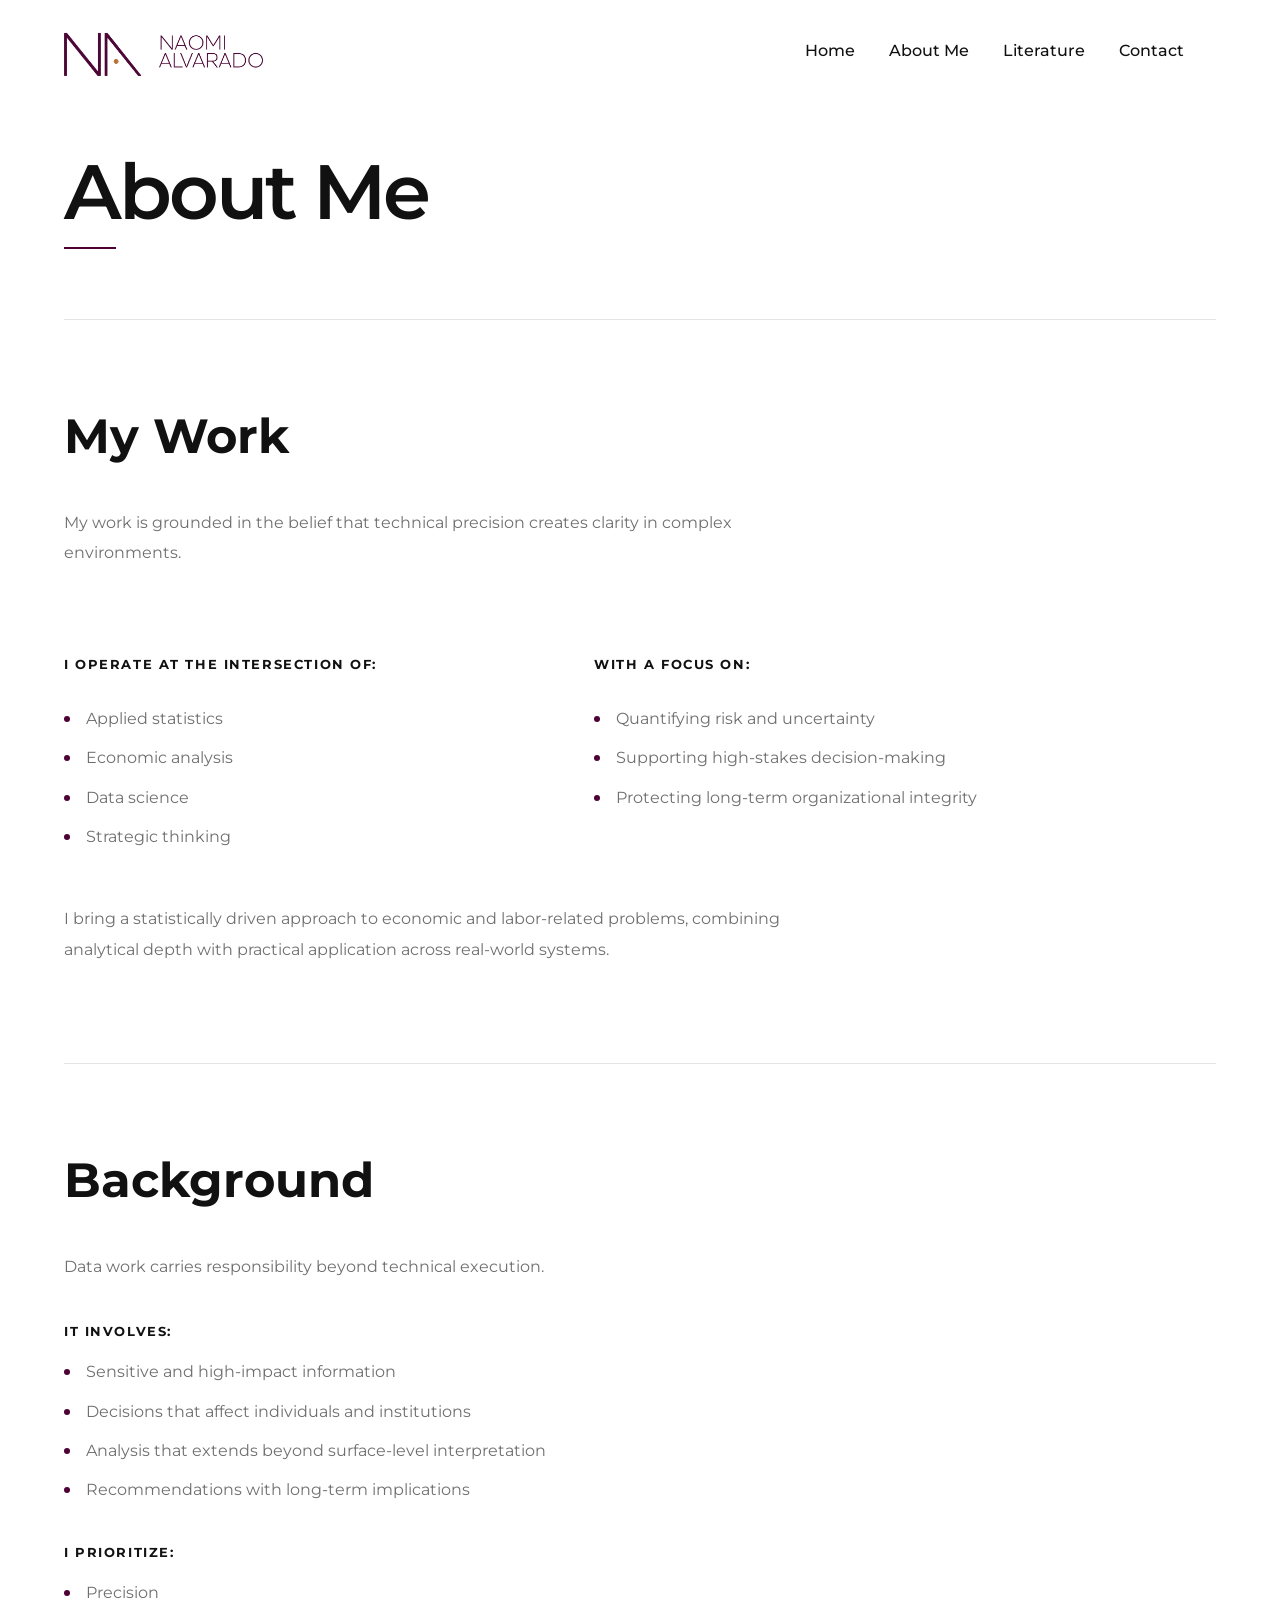
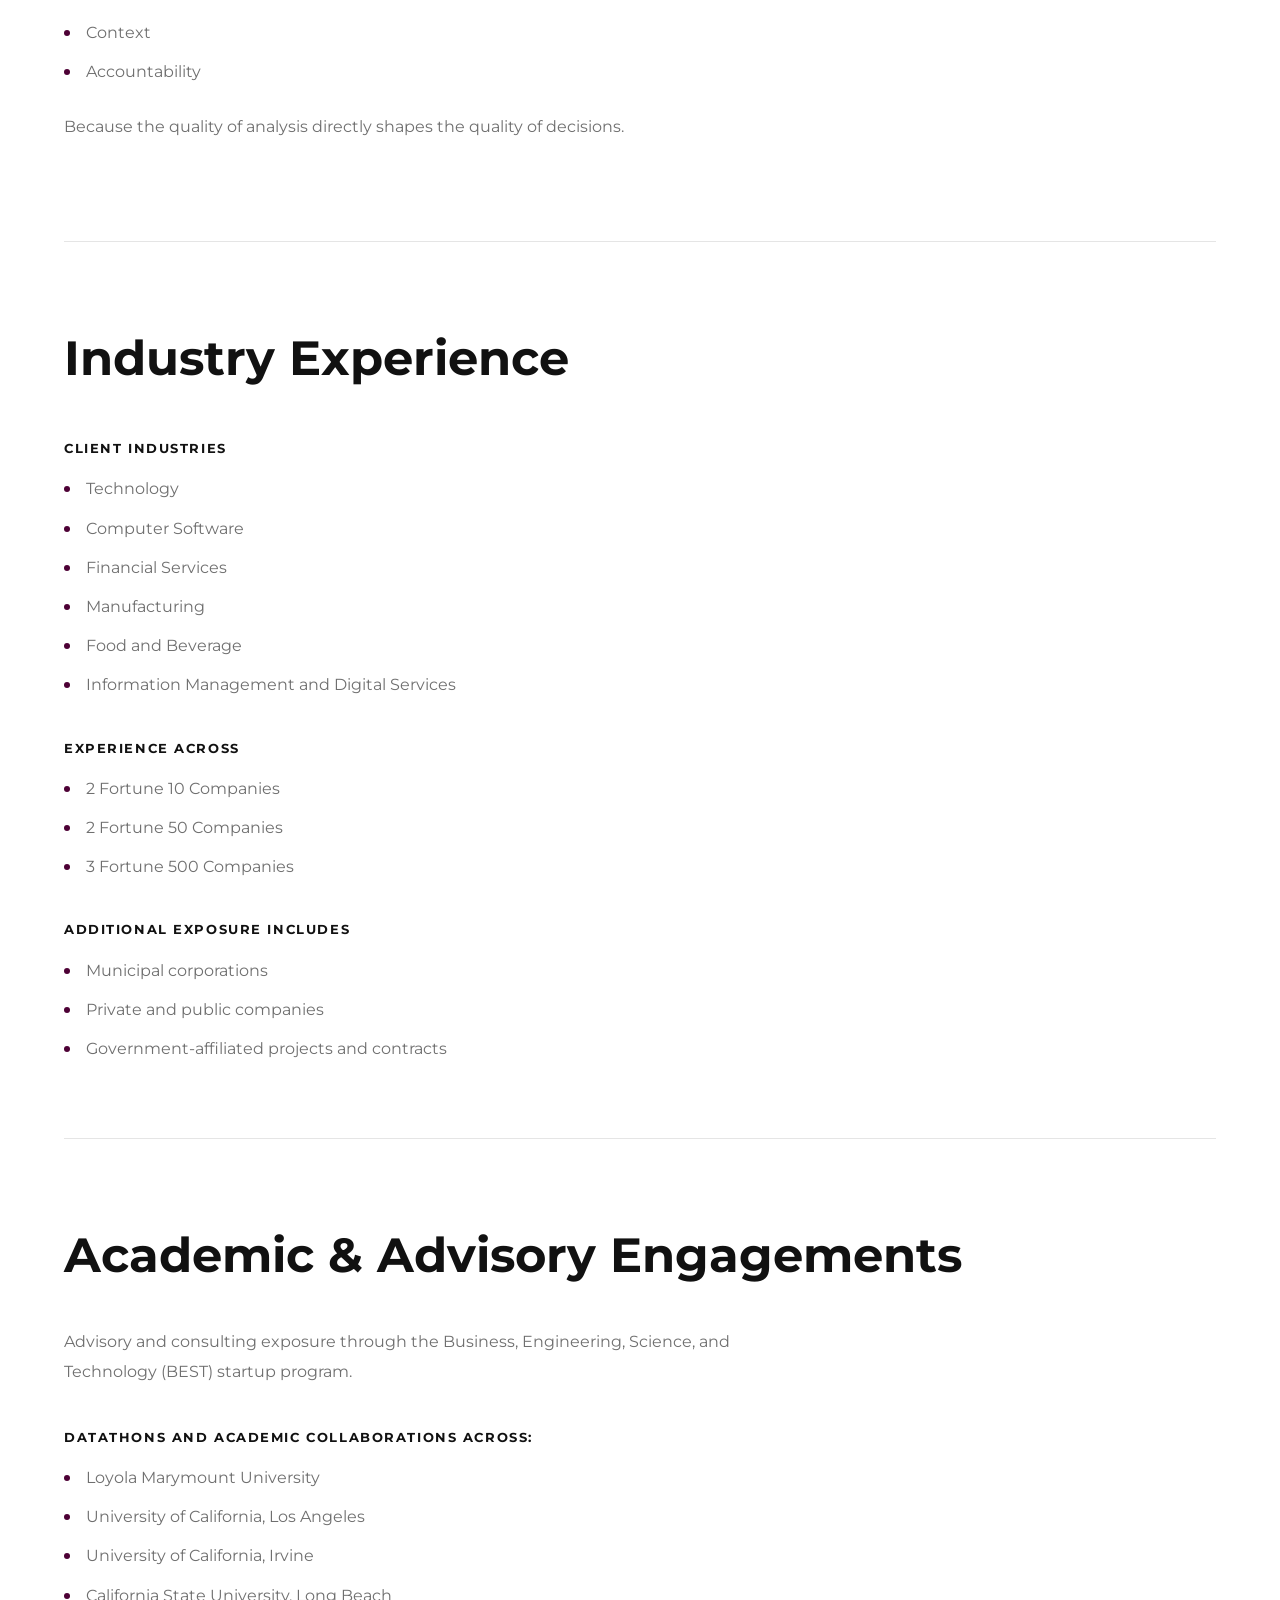
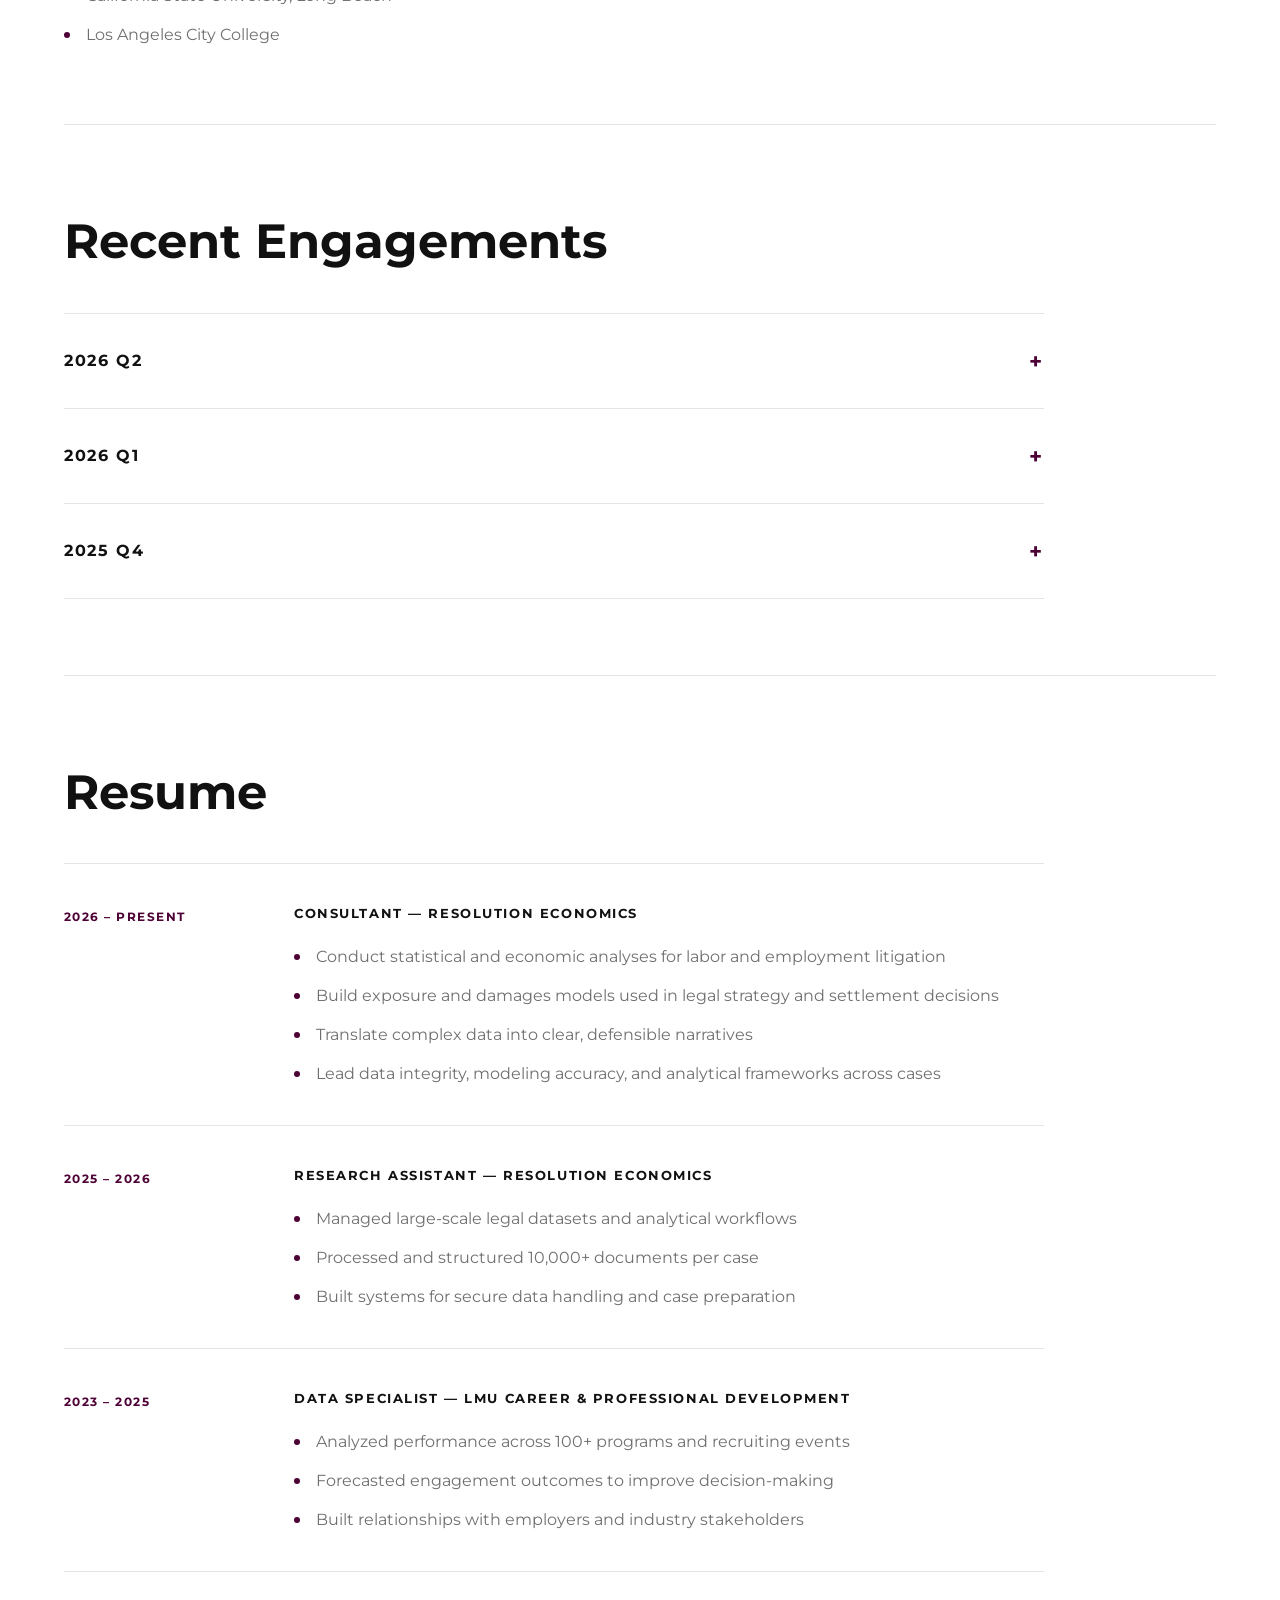
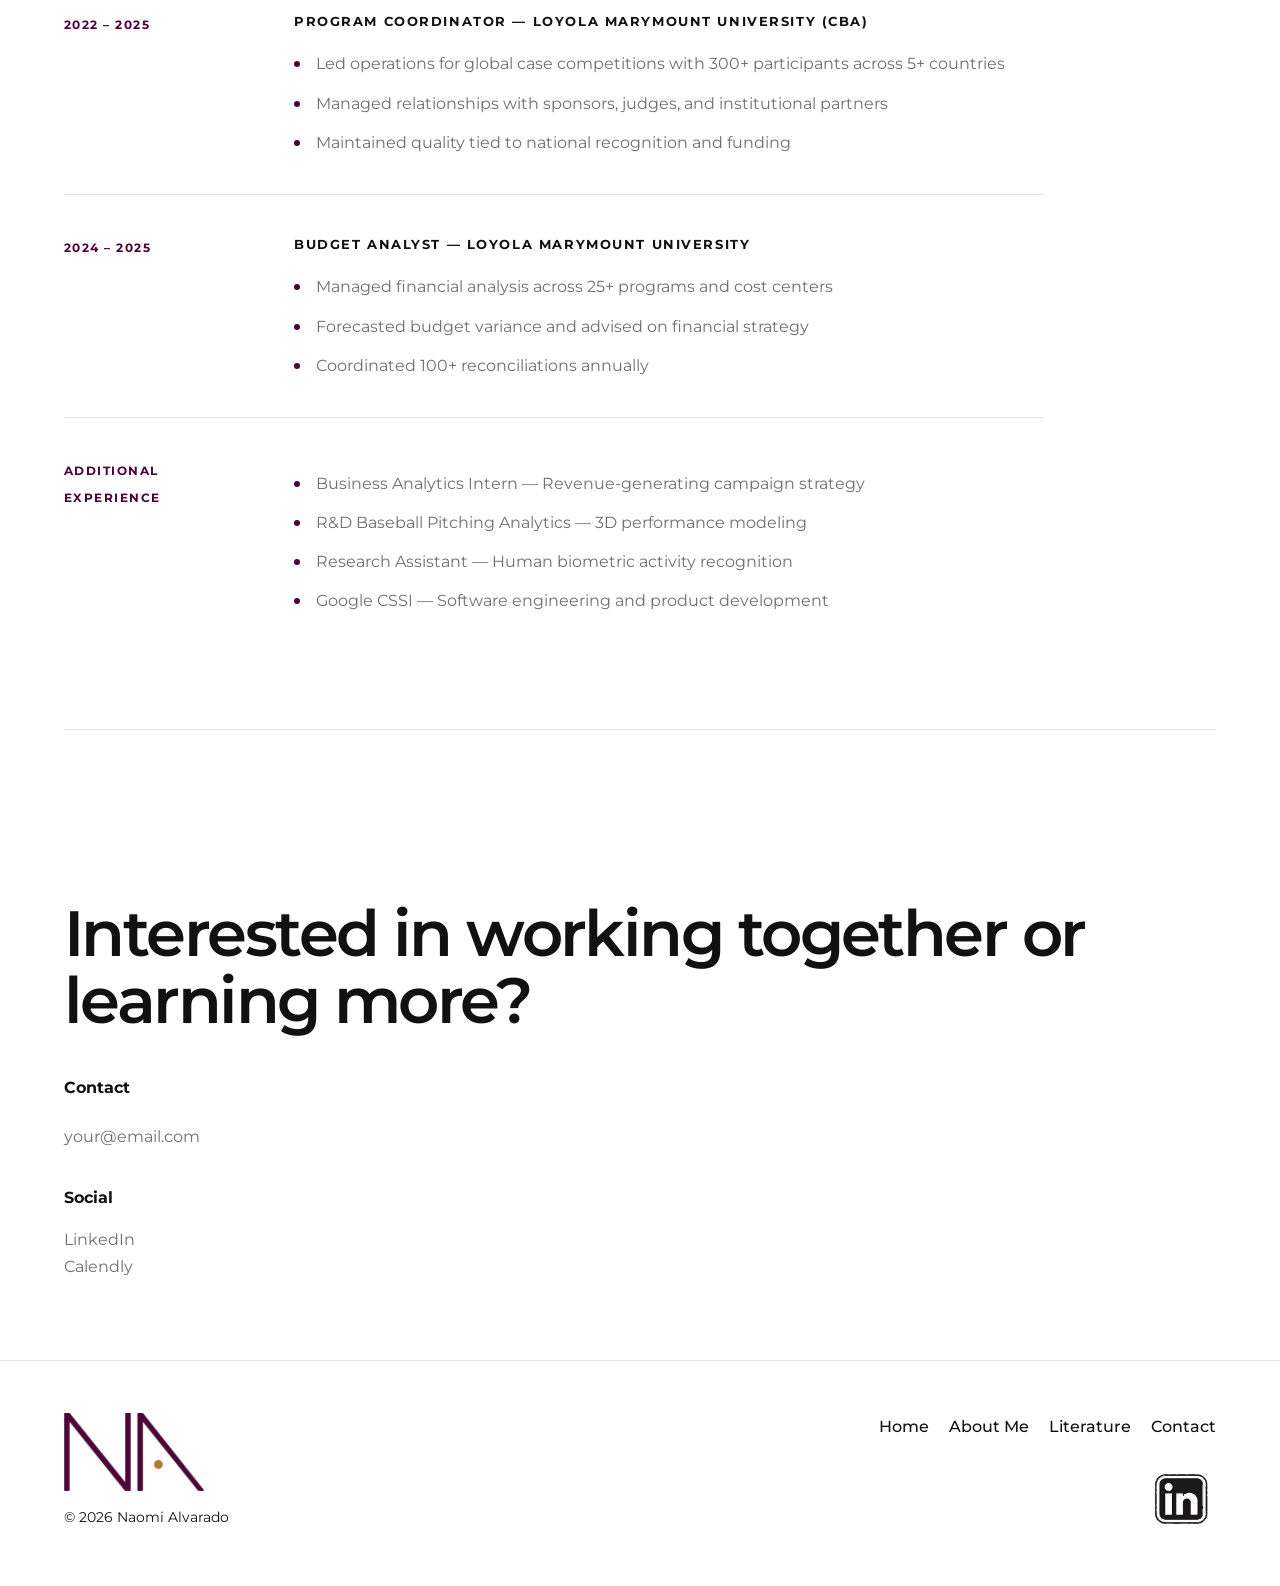
==== about.html @ 0d6a7ede "minor updates" ====
<!DOCTYPE html>
<html lang="en">
<head>
  <!-- ================================
       BASIC PAGE SETUP
  ================================= -->
  <meta charset="UTF-8" />
  <meta name="viewport" content="width=device-width, initial-scale=1.0" />

  <title>Naomi Alvarado | About Me</title>

  <!-- Fonts -->
  <link rel="preconnect" href="https://fonts.googleapis.com">
  <link rel="preconnect" href="https://fonts.gstatic.com" crossorigin>
  <link
    href="https://fonts.googleapis.com/css2?family=Montserrat:wght@300;400;500;600;700;800&display=swap"
    rel="stylesheet"
  >

  <!-- CSS -->
  <link rel="stylesheet" href="style.css" />
</head>

<body>

<!-- ================================
      NAVIGATION
  ================================ -->
  <header class="site-header">
    <nav class="nav">
      <!-- LOGO -->
      <a href="index.html" class="logo"><img src="images/Naomi-logo-horizontal.png" alt="logo" width="200"></a>

      <!-- NAV LINKS -->
      <div class="nav-links">

        <a href="index.html">Home</a>

        <!-- ABOUT DROPDOWN -->
        <div class="nav-dropdown">
          <a href="about.html">About Me</a>

          <!-- DROPDOWN MENU -->
          <div class="dropdown-menu">
            <a href="about.html#about">About</a>
            <a href="about.html#background">Background</a>
            <a href="about.html#industry-experience">Industry Experience</a>
            <a href="about.html#recent-engagements">Recent Engagements</a>
            <a href="about.html#resume">Resume</a>
          </div>
        </div>

        <!-- LITERATURE -->
        <a href="literature.html">Literature</a>

        <!-- CONTACT -->
        <a href="contact.html">Contact</a>
      </div>
    </nav>
  </header>

<!-- ================================
     MAIN
================================ -->
<main class="inner-page page-shell">

    <!-- ================================
         PAGE TITLE
    ================================= -->
    <section class="page-title reveal">
      <h1>About Me</h1>
    </section>
  
    <!-- ================================
         ABOUT
    ================================= -->
    <section id="about" class="about-panel reveal">
  
      <div class="about-panel-inner">
  
        <h2>My Work</h2>
  
        <p>
          My work is grounded in the belief that technical precision creates
          clarity in complex environments.
        </p>
        
        <div class="about-columns">
          <div class="about-column">
          <h3>I operate at the intersection of:</h3>
          <ul class="about-list">
            <li>Applied statistics</li>
            <li>Economic analysis</li>
            <li>Data science</li>
            <li>Strategic thinking</li>
          </ul>
        </div>
        
          <div class="about-column">
            <h3>With a focus on:</h3>
            <ul class="about-list">
              <li>Quantifying risk and uncertainty</li>
              <li>Supporting high-stakes decision-making</li>
              <li>Protecting long-term organizational integrity</li>
            </ul>
          </div>
        </div>
        
        <br><br>
        <p>
          I bring a statistically driven approach to economic and labor-related
          problems, combining analytical depth with practical application across
          real-world systems.
        </p>
  
      </div>
  
    </section>
  
    <!-- ================================
         BACKGROUND
    ================================= -->
    <section id="background" class="about-panel reveal">
  
      <div class="about-panel-inner">
  
        <h2>Background</h2>
  
        <p>
          Data work carries responsibility beyond technical execution.
        </p>
  
        <h3>It involves:</h3>
  
        <ul class="about-list">
          <li>Sensitive and high-impact information</li>
          <li>Decisions that affect individuals and institutions</li>
          <li>Analysis that extends beyond surface-level interpretation</li>
          <li>Recommendations with long-term implications</li>
        </ul>
  
        <h3>I prioritize:</h3>
  
        <ul class="about-list">
          <li>Precision</li>
          <li>Context</li>
          <li>Accountability</li>
        </ul>
        <br>
        <p>
          Because the quality of analysis directly shapes the quality of
          decisions.
        </p>
  
      </div>
  
    </section>
  
    <!-- ================================
         INDUSTRY EXPERIENCE
    ================================= -->
    <section id="industry-experience" class="about-panel reveal">
  
      <div class="about-panel-inner">
  
        <h2>Industry Experience</h2>
  
        <h3>Client Industries</h3>
  
        <ul class="about-list">
          <li>Technology</li>
          <li>Computer Software</li>
          <li>Financial Services</li>
          <li>Manufacturing</li>
          <li>Food and Beverage</li>
          <li>Information Management and Digital Services</li>
        </ul>
  
        <h3>Experience Across</h3>
  
        <ul class="about-list">
          <li>2 Fortune 10 Companies</li>
          <li>2 Fortune 50 Companies</li>
          <li>3 Fortune 500 Companies</li>
        </ul>
  
        <h3>Additional Exposure Includes</h3>
  
        <ul class="about-list">
          <li>Municipal corporations</li>
          <li>Private and public companies</li>
          <li>Government-affiliated projects and contracts</li>
        </ul>
  
      </div>
  
    </section>
  
    <!-- ================================
         ACADEMIC & ADVISORY
    ================================= -->
    <section id="academic-advisory" class="about-panel reveal">
  
      <div class="about-panel-inner">
  
        <h2>Academic & Advisory Engagements</h2>
  
        <p>
          Advisory and consulting exposure through the Business, Engineering,
          Science, and Technology (BEST) startup program.
        </p>
  
        <h3>Datathons and academic collaborations across:</h3>
  
        <ul class="about-list">
          <li>Loyola Marymount University</li>
          <li>University of California, Los Angeles</li>
          <li>University of California, Irvine</li>
          <li>California State University, Long Beach</li>
          <li>Los Angeles City College</li>
        </ul>
  
      </div>
  
    </section>
  
    <!-- ================================
         RECENT ENGAGEMENTS
    ================================= -->
    <section id="recent-engagements" class="about-panel reveal">

        <div class="about-panel-inner">
      
          <h2>Recent Engagements</h2>
      
          <section id="engagements-list" class="engagements-list reveal">
            <!-- CMS engagements load here -->
          </section>
      
        </div>
      
      </section>
  
    <!-- ================================
         RESUME
    ================================= -->
    <section id="resume" class="about-panel reveal">
  
      <div class="about-panel-inner">
  
        <h2>Resume</h2>
  
        <!-- ROLE -->
        <div class="resume-role">
  
          <div class="resume-meta">
            <span>2026 – Present</span>
          </div>
  
          <div class="resume-content">
            <h3>Consultant — Resolution Economics</h3>
  
            <ul class="about-list">
              <li>Conduct statistical and economic analyses for labor and employment litigation</li>
              <li>Build exposure and damages models used in legal strategy and settlement decisions</li>
              <li>Translate complex data into clear, defensible narratives</li>
              <li>Lead data integrity, modeling accuracy, and analytical frameworks across cases</li>
            </ul>
          </div>
  
        </div>
  
        <!-- ROLE -->
        <div class="resume-role">
  
          <div class="resume-meta">
            <span>2025 – 2026</span>
          </div>
  
          <div class="resume-content">
            <h3>Research Assistant — Resolution Economics</h3>
  
            <ul class="about-list">
              <li>Managed large-scale legal datasets and analytical workflows</li>
              <li>Processed and structured 10,000+ documents per case</li>
              <li>Built systems for secure data handling and case preparation</li>
            </ul>
          </div>
  
        </div>
  
        <!-- ROLE -->
        <div class="resume-role">
  
          <div class="resume-meta">
            <span>2023 – 2025</span>
          </div>
  
          <div class="resume-content">
            <h3>Data Specialist — LMU Career & Professional Development</h3>
  
            <ul class="about-list">
              <li>Analyzed performance across 100+ programs and recruiting events</li>
              <li>Forecasted engagement outcomes to improve decision-making</li>
              <li>Built relationships with employers and industry stakeholders</li>
            </ul>
          </div>
  
        </div>
  
        <!-- ROLE -->
        <div class="resume-role">
  
          <div class="resume-meta">
            <span>2022 – 2025</span>
          </div>
  
          <div class="resume-content">
            <h3>Program Coordinator — Loyola Marymount University (CBA)</h3>
  
            <ul class="about-list">
              <li>Led operations for global case competitions with 300+ participants across 5+ countries</li>
              <li>Managed relationships with sponsors, judges, and institutional partners</li>
              <li>Maintained quality tied to national recognition and funding</li>
            </ul>
          </div>
  
        </div>
  
        <!-- ROLE -->
        <div class="resume-role">
  
          <div class="resume-meta">
            <span>2024 – 2025</span>
          </div>
  
          <div class="resume-content">
            <h3>Budget Analyst — Loyola Marymount University</h3>
  
            <ul class="about-list">
              <li>Managed financial analysis across 25+ programs and cost centers</li>
              <li>Forecasted budget variance and advised on financial strategy</li>
              <li>Coordinated 100+ reconciliations annually</li>
            </ul>
          </div>
  
        </div>
  
        <!-- ADDITIONAL -->
        <div class="resume-role">
  
          <div class="resume-meta">
            <span>Additional Experience</span>
          </div>
  
          <div class="resume-content">
  
            <ul class="about-list">
              <li>Business Analytics Intern — Revenue-generating campaign strategy</li>
              <li>R&D Baseball Pitching Analytics — 3D performance modeling</li>
              <li>Research Assistant — Human biometric activity recognition</li>
              <li>Google CSSI — Software engineering and product development</li>
            </ul>
  
          </div>
  
        </div>
  
      </div>
  
    </section>
  
  </main>

<!-- ================================
        CONTACT STRIP
    ================================= -->
    <section class="contact-strip page-shell">
        <h2>Interested in working together or learning more?</h2>
      
        <div class="contact-info">
          <div>
            <p class="label">Contact</p>
            <p>your@email.com</p>
          </div>
      
          <div>
            <p class="label">Social</p>
            <a href="https://www.linkedin.com/in/alvaradonaomij">LinkedIn</a><br>
            <a href="contact.html">Calendly</a>
          </div>
        </div>
      </section>
    </main>

    <!-- FOOTER -->
    <footer class="footer">
      <div class="footer-brand">
        <a href="index.html"><img src="images/Naomi-NA.png" alt="Naomi Alvarado Logo" width="140"></a>
        <p>© 2026 Naomi Alvarado</p>
      </div>
    
      <div class="footer-spacer"></div>
    
      <div class="footer-right">
        <div class="footer-nav">
          <a href="index.html">Home</a>
          <a href="about.html">About Me</a>
          <a href="literature.html">Literature</a>
          <a href="contact.html">Contact</a>
        </div>
    
        <a href="#" target="_blank" class="footer-social">
          <img src="images/linkedinlogo.png" alt="LinkedIn" width="70">
        </a>
      </div>
    </footer>

<script src="script.js"></script>
<script src="engagements/engagements.js"></script>
</body>
</html>
---- style.css ----
/* ================================
   BLACK / WHITE CONSULTANT STYLE
   Accent: Purple
   Font: Montserrat
================================ */

:root {
  --black: #111111;
  --white: #ffffff;
  --off-white: #fafafa;
  --gray: #6f6f6f;
  --light-gray: #f4f4f4;
  --border: #e5e5e5;

  /* Accent */
  --accent: #4D0135;

  /* Fonts */
  --heading-font: "Montserrat", sans-serif;
  --body-font: "Montserrat", sans-serif;

  --page-margin: clamp(24px, 5vw, 72px);
  --max-width: 1180px;
}

/* ================================
   RESET
================================ */

* {
  box-sizing: border-box;
  margin: 0;
  padding: 0;
}

html {
  scroll-behavior: smooth;
}

body {
  background: var(--white);
  color: var(--black);
  font-family: var(--body-font);
  line-height: 1.7;
}

a {
  color: inherit;
  text-decoration: none;
}

img {
  display: block;
  max-width: 100%;
}

.page-shell {
  width: min(var(--max-width), calc(100% - (var(--page-margin) * 2)));
  margin: 0 auto;
}

/* ================================
   NAVIGATION
================================ */

.site-header {
  padding: 32px var(--page-margin) 0;
  background: var(--white);
}

.nav {
  width: min(var(--max-width), 100%);
  margin: 0 auto;
  display: grid;
  grid-template-columns: auto 1fr auto;
  align-items: center;
  gap: 32px;
}

.logo {
  font-family: var(--heading-font);
  font-size: 2.4rem;
  color: var(--black);
  font-weight: 700;
  letter-spacing: -0.05em;
}

.nav-links {
  display: flex;
  justify-content: right;
  gap: 34px;
  font-size: 0.78rem;
  font-weight: 500;
}

.nav-links a {
  font-size: 1rem;
  position: relative;
  padding-bottom: 6px;
  border-bottom: 1px solid transparent;
  transition: 0.28s ease;
}

.nav-links a::after {
  content: "";
  position: absolute;
  left: 0;
  bottom: -2px;
  width: 0;
  height: 1px;
  background: var(--accent);
  transition: width 0.28s ease;
}

.nav-links a:hover,
.nav-links a.active {
  color: var(--accent);
}

.nav-links a:hover::after,
.nav-links a.active::after {
  width: 100%;
}

.meeting-link {
  color: var(--accent);
  font-size: 0.95rem;
  font-weight: 600;
  transition: 0.28s ease;
}

.meeting-link:hover {
  color: var(--black);
  letter-spacing: 0.04em;
}

/*------------*/
.nav-dropdown {
  position: relative;
}

.dropdown-menu {
  position: absolute;
  top: 100%;
  left: 0;
  min-width: 220px;
  background: var(--white);
  border: 1px solid var(--border);
  padding: 14px 0;
  opacity: 0;
  visibility: hidden;
  transform: translateY(10px);
  transition: 0.25s ease;
  z-index: 999;
}

.nav-dropdown:hover .dropdown-menu {
  opacity: 1;
  visibility: visible;
  transform: translateY(0);
}

.dropdown-menu a {
  display: block;
  padding: 10px 18px;
  font-size: 0.78rem;
  color: var(--black);
  white-space: nowrap;
}

.dropdown-menu a:hover {
  color: var(--accent);
  background: var(--off-white);
}

/* ================================
   BUTTONS / DETAILS
================================ */

.btn {
  display: inline-flex;
  background: var(--accent);
  color: var(--white);
  padding: 14px 28px;
  font-size: 0.76rem;
  font-weight: 700;
  letter-spacing: 0.08em;
  text-transform: uppercase;
  transition: 0.28s ease;
  border: 1px solid var(--accent);
  cursor: pointer;
}

.btn:hover {
  background: var(--black);
  border-color: var(--black);
  transform: translateY(-2px);
  box-shadow: 0 10px 28px rgba(17, 17, 17, 0.12);
}

.small-rule,
.title-line,
.page-title::after {
  content: "";
  display: block;
  width: 52px;
  height: 2px;
  background: var(--accent);
  margin-top: 18px;
}

.large-rule {
  width: 100%;
  height: 1px;
  background: var(--border);
  margin-bottom: 56px;
}

/* Hiding decorative ornament from older design direction */
.ornament {
  display: none;
}

/* ================================
   HOME PAGE
================================ */

.home-title {
  padding: 86px 0 18px;
}

.home-title h1 {
  font-family: var(--heading-font);
  font-size: clamp(3rem, 6vw, 5rem);
  line-height: 0.96;
  color: var(--black);
  font-weight: 600;
  letter-spacing: -0.04em;
}

.home-intro {
  padding: 18px 0 80px;
  display: grid;
  grid-template-columns: 0.8fr 1fr;
  align-items: center;
  gap: 90px;
}

.value-statement p {
  max-width: 410px;
  font-family: var(--body-font);
  font-size: clamp(1.2rem, 2.3vw, 1.85rem);
  font-weight: 400;
  line-height: 1.28;
  margin-bottom: 36px;
  color: var(--gray);
}

/* ================================
   HERO IMAGE
================================ */

.hero-image-frame {
  border: 1px solid var(--border);
  padding: 16px;
  background: var(--white);
  transition: transform 0.45s ease, box-shadow 0.45s ease;

  /* important */
  width: 100%;
  overflow: hidden;
}

.hero-image-frame:hover {
  transform: translateY(-6px);
  box-shadow: 0 24px 70px rgba(17, 17, 17, 0.1);
}

.hero-image-frame img {
  width: 100%;
  aspect-ratio: 4 / 5;
  object-fit: cover;

  /* adjust focal point */
  object-position: center 15%;

  display: block;
}

/* ================================
   CENTERED EDITORIAL SECTIONS
================================ */

.center-section {
  padding: 42px 0 86px;
  text-align: center;
}

.center-section h2,
.editorial-section h2 {
  font-family: var(--heading-font);
  font-size: clamp(2rem, 3.5vw, 3rem);
  color: var(--black);
  font-weight: 600;
  margin-bottom: 20px;
  letter-spacing: -0.03em;
}

.center-section p,
.editorial-section p {
  max-width: 720px;
  margin: 0 auto;
  font-size: 1rem;
  color: var(--gray);
}

.editorial-section {
  padding: 34px 0 84px;
  text-align: center;
}

.editorial-section p + p {
  margin-top: 22px;
}

/* ================================
   CORE WORK SECTION
================================ */

.core-work-section {
  padding: 90px 0 0;
}

.core-work-header {
  max-width: 760px;
  margin-bottom: 70px;
}

.core-work-header h2 {
  font-family: var(--heading-font);
  font-size: clamp(2rem, 3.5vw, 3rem);
  color: var(--black);
  font-weight: 600;
  letter-spacing: -0.03em;
  margin-bottom: 18px;
}

.core-work-header p {
  color: var(--gray);
  font-size: 1.05rem;
  line-height: 1.8;
}

.core-work-cta {
  margin-top: 60px;
}

.bottom-rule {
  margin-top: 80px;
  margin-bottom: 0;
}

/* ================================
   EXPERTISE GRID
================================ */

.expertise-grid {
  display: grid;
  grid-template-columns: repeat(3, 1fr);
  gap: 60px;
  padding: 0;
  border: none;
}

.expertise-column {
  display: flex;
  flex-direction: column;
}

.expertise-label {
  color: var(--accent);
  font-size: 0.72rem;
  font-weight: 700;
  letter-spacing: 0.14em;
  text-transform: uppercase;
  margin-bottom: 24px;
}

.expertise-column ul {
  display: flex;
  flex-direction: column;
  gap: 18px;
}

.expertise-column li {
  color: var(--black);
  font-size: 1rem;
  line-height: 1.7;
  padding-left: 18px;
  position: relative;
  list-style: none;
}

.expertise-column li::before {
  content: "";
  position: absolute;
  left: 0;
  top: 11px;
  width: 6px;
  height: 6px;
  background: var(--accent);
  border-radius: 50%;
}

/* ================================
   METRICS BAR
================================ */

.metrics {
  margin-bottom: 90px;
  padding: 42px 38px;
  background: var(--off-white);
  border: 1px solid var(--border);
  display: grid;
  grid-template-columns: repeat(4, 1fr);
}

.metric {
  text-align: center;
  padding: 0 24px;
  border-right: 1px solid var(--border);
  transition: 0.28s ease;
}

.metric:last-child {
  border-right: none;
}

.metric:hover {
  background: var(--white);
}

.metric strong {
  display: block;
  font-family: var(--heading-font);
  color: var(--black);
  font-size: 2.8rem;
  font-weight: 600;
  line-height: 1;
  margin-bottom: 12px;
  transition: 0.28s ease;
}

.metric:hover strong {
  color: var(--accent);
}

.metric span {
  display: block;
  font-size: 0.72rem;
  letter-spacing: 0.1em;
  text-transform: uppercase;
  color: var(--gray);
}

/* ================================
   LINKEDIN SECTION
================================ */

.linkedin-section {
  padding: 80px 0;
  border-top: 1px solid var(--border);
  overflow: hidden;
}

.linkedin-header {
  max-width: 620px;
  margin-bottom: 50px;
}

.linkedin-header h2 {
  margin-bottom: 16px;
}

.linkedin-header p {
  color: var(--gray);
}

.linkedin-grid {
  width: 100%;
  max-width: 100%;
  display: grid;
  grid-template-columns: repeat(3, minmax(0, 1fr));
  gap: 28px;
  margin-top: 50px;
}

/* each embed must stay inside its column */
.linkedin-embed-wrap {
  width: 100%;
  max-width: 100%;
  min-width: 0;
  overflow: hidden;
  border: 1px solid var(--border);
  background: var(--white);
}

/* force LinkedIn embeds to respect the container */
.linkedin-embed-wrap iframe {
  width: 100% !important;
  max-width: 100% !important;
  height: 520px !important;
  border: none !important;
}
/* ================================
   INNER PAGE BASE
================================ */

.inner-page {
  padding: 78px 0 90px;
}

.page-title {
  max-width: 600px;
  margin-bottom: 70px;
}

.page-title h1 {
  font-family: var(--heading-font);
  font-size: clamp(3rem, 6vw, 5rem);
  color: var(--black);
  font-weight: 600;
  line-height: 0.98;
  letter-spacing: -0.04em;
}

.page-title p {
  margin-top: 22px;
  color: var(--gray);
  max-width: 540px;
}

/* ================================
   ABOUT PAGE CLEAN STRUCTURE
================================ */

/* ================================
   ABOUT DOUBLE COLUMNS
================================ */

.about-columns {
  display: grid;
  grid-template-columns: repeat(2, minmax(0, 1fr));
  gap: 80px;

  margin-top: 46px;
}

.about-column {
  display: flex;
  flex-direction: column;
}

.about-column h3 {
  margin-bottom: 22px;
}

.about-panel {
  border-top: 1px solid var(--border);
  transition: 0.35s ease;
}

.about-panel:last-child {
  border-bottom: 1px solid var(--border);
}

.about-panel-inner {
  padding: 76px 0;
  max-width: 980px;
  transition: transform 0.35s ease;
}

.about-panel:hover {
  background: var(--off-white);
}

.about-panel:hover .about-panel-inner {
  transform: translateX(12px);
}

.about-panel h2 {
  font-size: clamp(2rem, 4vw, 3rem);
  margin-bottom: 30px;
}

.about-panel h3 {
  color: var(--black);
  font-size: 0.82rem;
  font-weight: 700;
  letter-spacing: 0.12em;
  text-transform: uppercase;
  margin: 38px 0 16px;
}

.about-panel p {
  color: var(--gray);
  line-height: 1.9;
  max-width: 760px;
  margin-bottom: 22px;
}

/* ================================
   ABOUT PAGE BULLETS
================================ */

.about-list {
  display: grid;
  gap: 12px;
  margin-top: 14px;
}

.about-list li {
  list-style: none;
  color: var(--gray);
  line-height: 1.7;
  padding-left: 22px;
  position: relative;
}

.about-list li::before {
  content: "";
  position: absolute;
  left: 0;
  top: 11px;
  width: 6px;
  height: 6px;
  background: var(--accent);
  border-radius: 50%;
}

/* ================================
   DOUBLE COLUMN LISTS
================================ */

.about-list.two-column {
  grid-template-columns: repeat(2, minmax(0, 1fr));
  column-gap: 54px;
  row-gap: 12px;
}

/* ================================
   GROUPED CONTENT
================================ */

.about-group {
  margin-top: 42px;
}

.about-group:first-of-type {
  margin-top: 28px;
}

/* ================================
   RESUME LAYOUT
================================ */

.resume-role {
  display: grid;
  grid-template-columns: 180px 1fr;
  gap: 50px;
  padding: 38px 0;
  border-top: 1px solid var(--border);
}

.resume-meta span {
  color: var(--accent);
  font-size: 0.78rem;
  font-weight: 700;
  letter-spacing: 0.12em;
  text-transform: uppercase;
}

.resume-content h3 {
  margin: 0 0 18px;
}

/* ================================
   RESPONSIVE
================================ */

@media (max-width: 800px) {
  .about-list.two-column,
  .resume-role {
    grid-template-columns: 1fr;
  }

  .about-panel:hover .about-panel-inner {
    transform: none;
  }
}








/* ================================
   BACKGROUND PAGE
================================ */

.background-list {
  border-top: 1px solid var(--border);
}

.background-row {
  display: grid;
  grid-template-columns: 260px 1fr;
  gap: 70px;
  padding: 42px 0;
  border-bottom: 1px solid var(--border);
  transition: 0.28s ease;
}

.background-row:hover {
  background: var(--off-white);
  padding-left: 18px;
}

.background-row h2 {
  color: var(--accent);
  font-size: 0.8rem;
  letter-spacing: 0.14em;
  text-transform: uppercase;
  font-weight: 700;
}

.background-content {
  display: grid;
  gap: 26px;
}

.background-content h3 {
  font-family: var(--heading-font);
  color: var(--black);
  font-size: 1.2rem;
  font-weight: 600;
}

.background-content p {
  color: var(--gray);
  max-width: 680px;
}

/* ================================
   LITERATURE PAGE
   NOTE: Layout preserved, per client request.
================================ */
.literature-intro {
  max-width: 760px;
  margin: -30px 0 70px;
  padding-bottom: 50px;
  border-bottom: 1px solid var(--border);
}

.literature-intro p {
  color: var(--black);
  font-size: 1.15rem;
  line-height: 1.8;
  margin-bottom: 26px;
}

.literature-intro ul {
  display: flex;
  flex-direction: column;
  gap: 16px;
}

.literature-intro li {
  list-style: none;
  position: relative;
  padding-left: 22px;
  color: var(--gray);
  line-height: 1.7;
}

.literature-intro li::before {
  content: "";
  position: absolute;
  left: 0;
  top: 11px;
  width: 7px;
  height: 7px;
  background: var(--accent);
  border-radius: 50%;
}

.literature-list {
  border-top: none;
}

.literature-item {
  display: grid;
  grid-template-columns: 180px 1fr;
  gap: 60px;
  padding: 30px 0;
  border-bottom: 1px solid var(--border);
  transition: 0.28s ease;
}

.literature-item:hover {
  padding-left: 18px;
  background: var(--off-white);
}

.literature-date {
  font-size: 0.76rem;
  letter-spacing: 0.12em;
  text-transform: uppercase;
  color: var(--accent);
  font-weight: 700;
}

.literature-item h2 {
  font-family: var(--heading-font);
  color: var(--black);
  font-size: 1.35rem;
  font-weight: 600;
  margin-bottom: 8px;
  transition: 0.28s ease;
}

.literature-item:hover h2 {
  color: var(--accent);
}

.literature-item p {
  color: var(--gray);
  max-width: 700px;
}

.literature-content {
  display: flex;
  flex-direction: column;
}

.literature-link {
  margin-top: 18px;
  width: fit-content;
  color: var(--accent);
  font-size: 0.82rem;
  font-weight: 700;
  letter-spacing: 0.08em;
  text-transform: uppercase;
  transition: 0.28s ease;
}

.literature-link:hover {
  transform: translateX(4px);
  color: var(--black);
}

/* Future image-card version for Literature posts, if needed later */
.literature-card-grid {
  display: grid;
  grid-template-columns: repeat(3, 1fr);
  gap: 28px;
}

.literature-card {
  border: 1px solid var(--border);
  background: var(--white);
  transition: 0.28s ease;
}

.literature-card:hover {
  transform: translateY(-4px);
  box-shadow: 0 18px 50px rgba(17, 17, 17, 0.08);
}

.literature-card img {
  width: 100%;
  height: 220px;
  object-fit: cover;
}

.literature-card-content {
  padding: 24px;
}

.literature-card-content h2 {
  font-size: 1.2rem;
  margin-bottom: 10px;
}

.literature-card-content p {
  color: var(--gray);
}

/* ================================
   ENGAGEMENTS PAGE
================================ */

.engagements-list {
  border-top: 1px solid var(--border);
}

.engagement-month {
  border-bottom: 1px solid var(--border);
}

.engagement-month summary {
  list-style: none;
  cursor: pointer;
  padding: 28px 0;
  display: flex;
  justify-content: space-between;
  align-items: center;
  color: var(--black);
  font-weight: 700;
  letter-spacing: 0.1em;
  text-transform: uppercase;
  transition: 0.28s ease;
}

.engagement-month summary::-webkit-details-marker {
  display: none;
}

.engagement-month summary:hover {
  color: var(--accent);
  padding-left: 12px;
}

.engagement-month summary span:last-child {
  font-size: 1.4rem;
  color: var(--accent);
  transition: 0.28s ease;
}

.engagement-month[open] summary span:last-child {
  transform: rotate(45deg);
}

.engagement-content {
  padding: 10px 0 42px 80px;
  border-left: 1px solid var(--border);
  margin-left: 20px;
}

.engagement-entry {
  position: relative;
  padding: 0 0 30px 34px;
}

.engagement-entry::before {
  content: "";
  position: absolute;
  left: -5px;
  top: 9px;
  width: 9px;
  height: 9px;
  background: var(--accent);
  border-radius: 50%;
}

.engagement-entry h3 {
  font-family: var(--heading-font);
  color: var(--black);
  font-size: 1.2rem;
  font-weight: 600;
}

.engagement-entry p,
.engagement-entry small {
  color: var(--gray);
}

/* ================================
   CONTACT PAGE / CALENDLY
================================ */

.contact-grid {
  display: grid;
  grid-template-columns: 0.85fr 1.15fr;
  gap: 90px;
  align-items: start;
}

.contact-info p {
  color: var(--gray);
  max-width: 420px;
  margin: 22px 0 34px;
}

.contact-detail {
  margin-bottom: 18px;
}

.contact-detail strong {
  display: block;
  color: var(--accent);
  font-size: 0.76rem;
  letter-spacing: 0.12em;
  text-transform: uppercase;
  margin-bottom: 4px;
}

.calendly-wrap {
  width: 100%;
  background: var(--white);
  border: 1px solid var(--border);
  padding: 16px;
}

.calendly-inline-widget {
  width: 100%;
}

.quote {
  margin-top: 70px;
  padding-top: 46px;
  border-top: 1px solid var(--border);
  text-align: center;
  font-family: var(--heading-font);
  color: var(--black);
  font-size: 1.4rem;
  font-style: normal;
  font-weight: 500;
}

/* ================================
   CONTACT STRIP
   Add this above the footer on every page.
================================ */

.contact-strip {
  padding: 80px 0;
  border-top: none;
}

.contact-strip h2 {
  font-family: var(--heading-font);
  font-size: clamp(2.6rem, 5vw, 4rem);
  font-weight: 600;
  letter-spacing: -0.04em;
  line-height: 1.05;
  color: var(--black);
  margin-bottom: 40px;
}

.contact-strip-grid {
  display: grid;
  grid-template-columns: 1fr 1fr auto;
  gap: 70px;
  align-items: end;
}

.contact-strip .label {
  font-weight: 700;
  color: var(--black);
  margin-bottom: 14px;
}

.contact-strip p,
.contact-strip a {
  color: var(--gray);
}

.contact-strip a:hover {
  color: var(--accent);
}

.contact-strip .contact-link {
  color: var(--accent);
  font-weight: 700;
  white-space: nowrap;
}

/* ================================
   FOOTER
================================ */

.footer {
  background: rgba(255, 255, 255, 0.78);
  padding: 52px var(--page-margin);
  display: grid;
  grid-template-columns: auto 1fr auto;
  align-items: start;
  gap: 32px;
  border-top: 1px solid var(--border);
}

.footer-brand {
  display: flex;
  flex-direction: column;
  align-items: flex-start;
}

.footer-brand img {
  width: 140px;
  height: auto;
  margin-bottom: 14px;
}

.footer-brand p {
  color: var(--black);
  font-size: 0.9rem;
  margin: 0;
}

.footer-right {
  display: flex;
  flex-direction: column;
  align-items: flex-end;
  gap: 24px;
}

.footer-nav {
  display: flex;
  justify-content: flex-end;
  gap: 20px;
  font-size: 0.78rem;
  font-weight: 500;
}

.footer-nav a {
  font-size: 1rem;
  color: var(--black);
  margin: 0;
  transition: 0.28s ease;
}

.footer-nav a:hover {
  color: var(--accent);
}

.footer-social {
  margin: 0;
}

.footer-social img {
  width: 70px;
  height: auto;
  display: block;
}

/* ================================
   PAGE ENTRANCE ANIMATION
================================ */

main {
  animation: fadeUp 0.7s ease both;
}

@keyframes fadeUp {
  from {
    opacity: 0;
    transform: translateY(14px);
  }

  to {
    opacity: 1;
    transform: translateY(0);
  }
}

/* =========================================================
   MICRO-INTERACTIONS
========================================================= */

.home-title h1,
.page-title h1 {
  opacity: 0;
  transform: translateY(20px);
  animation: titleReveal 0.8s ease forwards;
}

@keyframes titleReveal {
  to {
    opacity: 1;
    transform: translateY(0);
  }
}

.title-line,
.page-title::after {
  width: 0;
  animation: lineDraw 0.6s ease forwards;
  animation-delay: 0.3s;
}

@keyframes lineDraw {
  to {
    width: 52px;
  }
}

.reveal {
  opacity: 0;
  transform: translateY(22px);
  transition: opacity 0.7s ease, transform 0.7s ease;
}

.reveal.active {
  opacity: 1;
  transform: translateY(0);
}

/* ================================
   RESPONSIVE
================================ */

@media (max-width: 900px) {
  .nav {
    grid-template-columns: 1fr;
    justify-items: start;
  }

  .nav-links {
    flex-wrap: wrap;
    justify-content: flex-start;
    gap: 18px;
  }

  .home-intro,
  .background-row,
  .literature-item,
  .contact-grid,
  .contact-strip-grid {
    grid-template-columns: 1fr;
    gap: 40px;
  }

  .hero-image-frame img {
    aspect-ratio: 4 / 5;
  }

  .metrics {
    grid-template-columns: repeat(2, 1fr);
    gap: 28px 0;
  }

  .metric:nth-child(2) {
    border-right: none;
  }

  .metric:nth-child(1),
  .metric:nth-child(2) {
    padding-bottom: 28px;
    border-bottom: 1px solid var(--border);
  }

  .metric:nth-child(3),
  .metric:nth-child(4) {
    padding-top: 28px;
  }

  .engagement-content {
    padding-left: 28px;
  }

  .linkedin-grid,
  .literature-card-grid {
    grid-template-columns: 1fr;
  }

  .expertise-grid {
    grid-template-columns: 1fr;
    gap: 40px;
  }
}

@media (max-width: 600px) {
  .home-title {
    padding-top: 58px;
  }

  .home-title h1,
  .page-title h1 {
    font-size: 3rem;
  }

  .metrics,
  .form-row {
    grid-template-columns: 1fr;
  }

  .metric {
    border-right: none;
    border-bottom: 1px solid var(--border);
    padding: 24px 0;
  }

  .metric:last-child {
    border-bottom: none;
  }

  .footer {
    align-items: flex-start;
    flex-direction: column;
  }

  .footer a {
    margin-left: 0;
    margin-right: 18px;
  }
  .linkedin-grid {
    grid-template-columns: 1fr;
  }
}

@media (max-width: 1000px) {
  .linkedin-grid {
    grid-template-columns: repeat(2, minmax(0, 1fr));
  }
}

@media (max-width: 700px) {
  .linkedin-grid {
    grid-template-columns: 1fr;
    justify-content: center;
  }

  .linkedin-embed-wrap {
    width: 100%;
    max-width: 420px;
    margin: 0 auto;
  }

  .linkedin-embed-wrap iframe {
    width: 100% !important;
    height: auto !important;
    min-height: 520px;
  }
}

@media (max-width: 1100px) {
  .linkedin-grid {
    grid-template-columns: repeat(2, minmax(0, 1fr));
  }
  .linkedin-grid > :last-child:nth-child(odd) {
    grid-column: 1 / -1;
    justify-self: center;
    width: min(100%, 420px);
  }
}

@media (max-width: 800px) {
  .linkedin-grid {
    grid-template-columns: 1fr;
  }

  .linkedin-grid > :last-child:nth-child(odd) {
    grid-column: auto;
    width: 100%;
  }

  .linkedin-embed-wrap {
    width: 100%;
    max-width: 520px;
    margin: 0 auto;
  }

  .linkedin-embed-wrap iframe {
    width: 100% !important;
    max-width: 100% !important;
    height: 620px !important;
  }
  .footer {
    grid-template-columns: 1fr;
    gap: 36px;
    text-align: left;
  }

  .footer-brand {
    align-items: left;
  }

  .footer-right {
    align-items: left;
    gap: 26px;
  }

  .footer-nav {
    justify-content: left;
    flex-wrap: wrap;
    gap: 24px;
  }

  .footer-social {
    display: flex;
    justify-content: left;
  }

  .about-columns {
    grid-template-columns: 1fr;
    gap: 50px;
  }
}
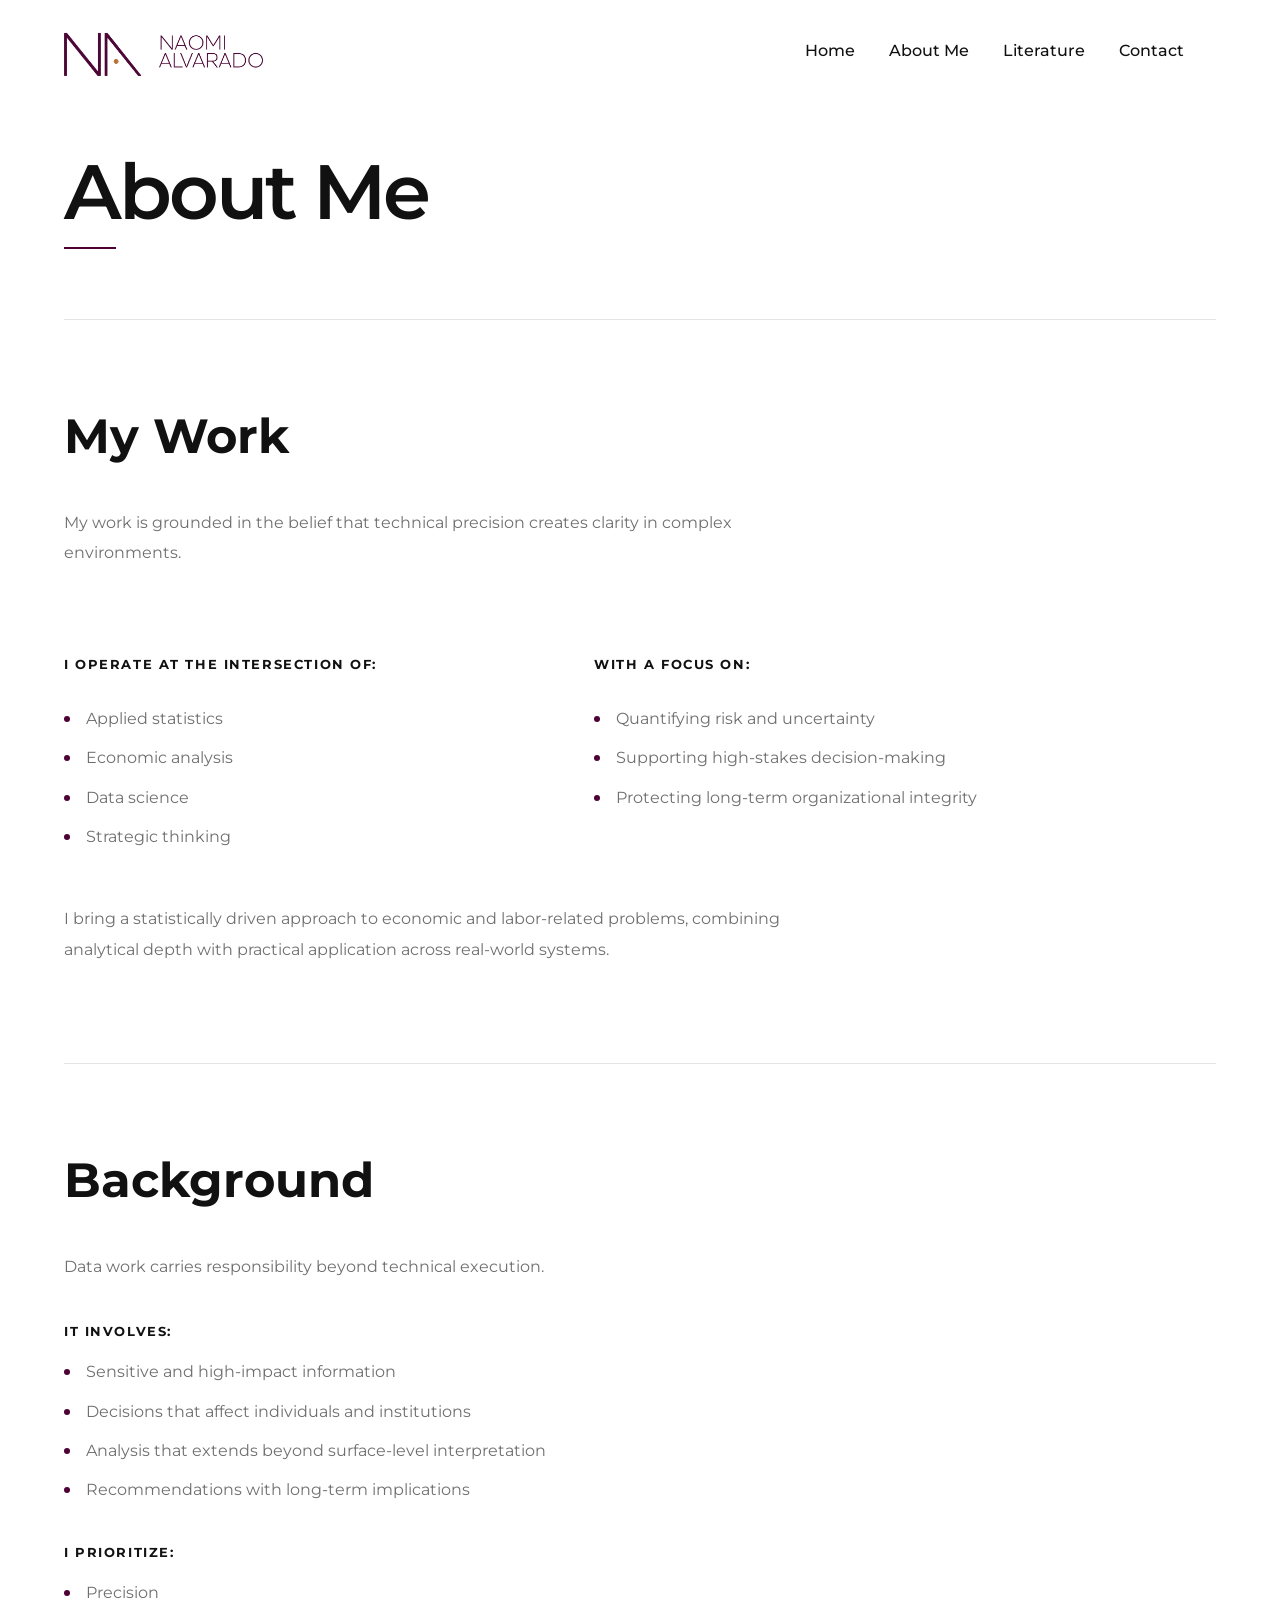
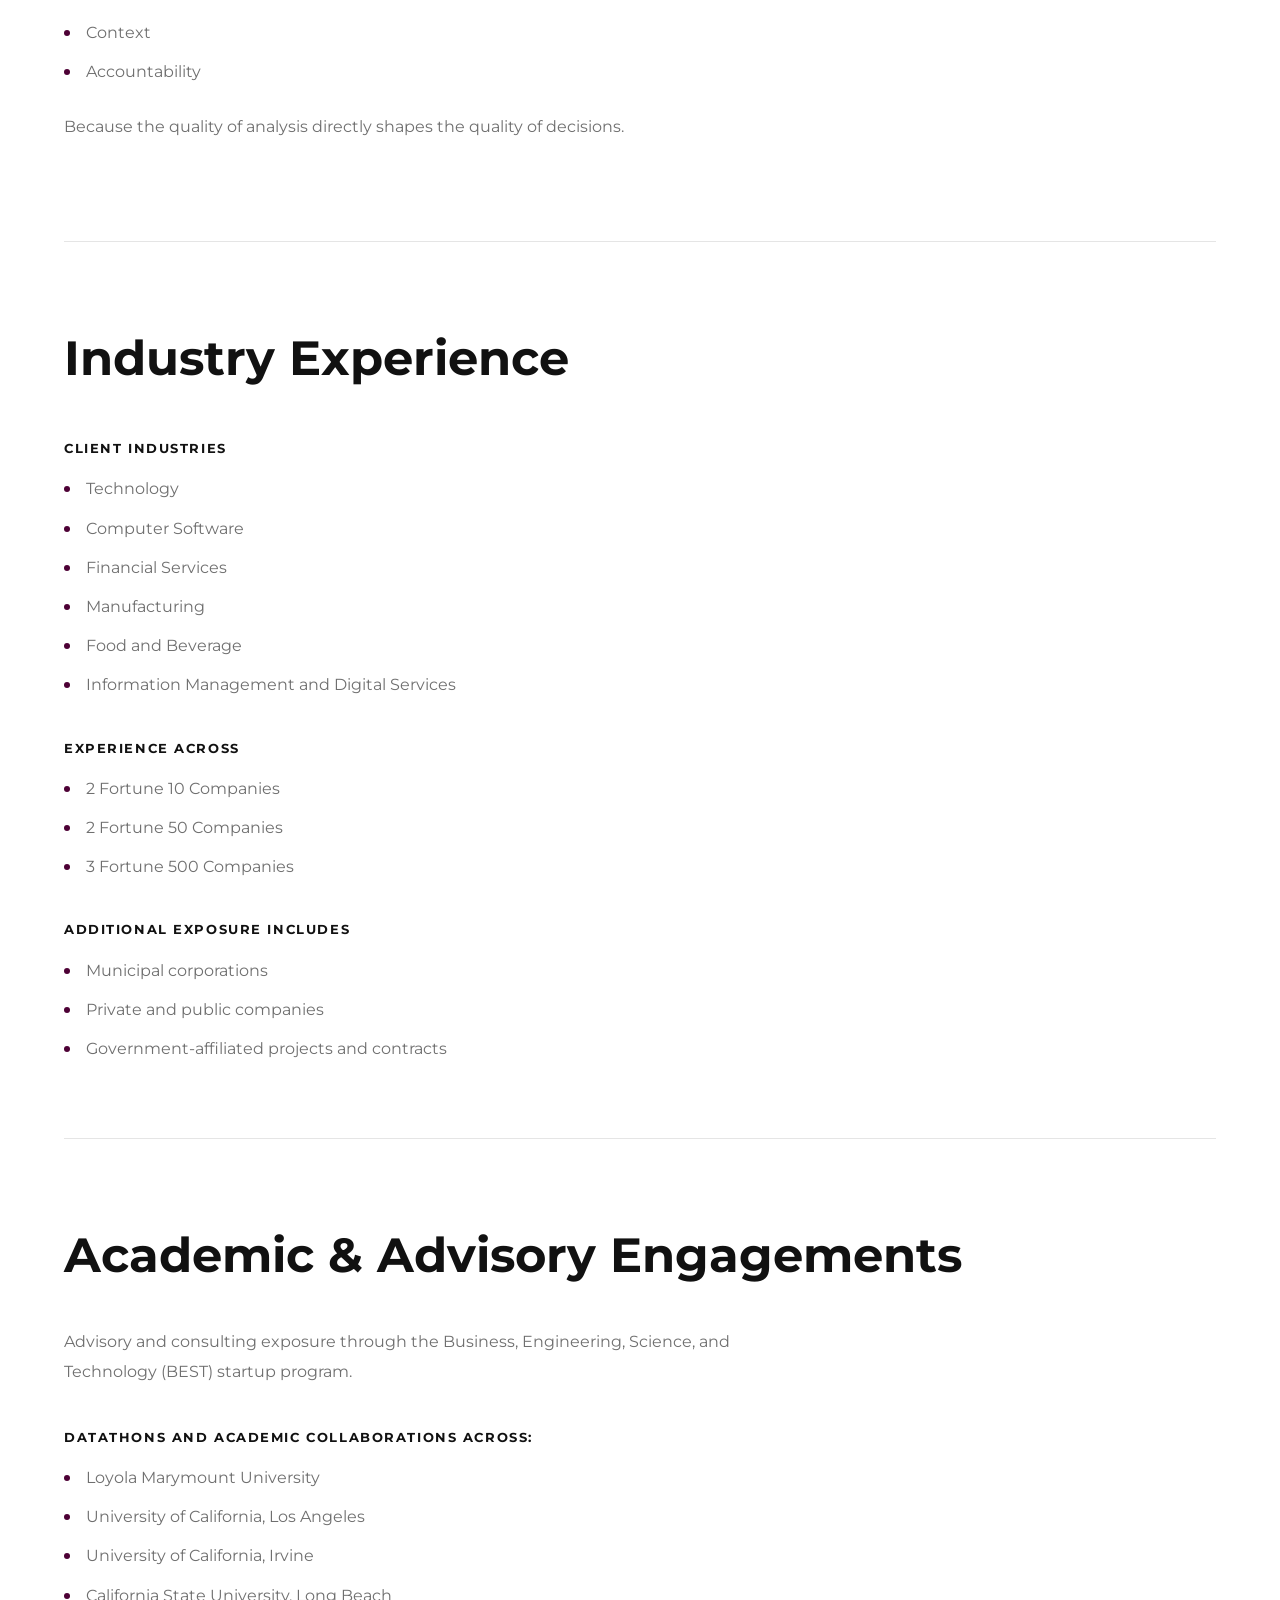
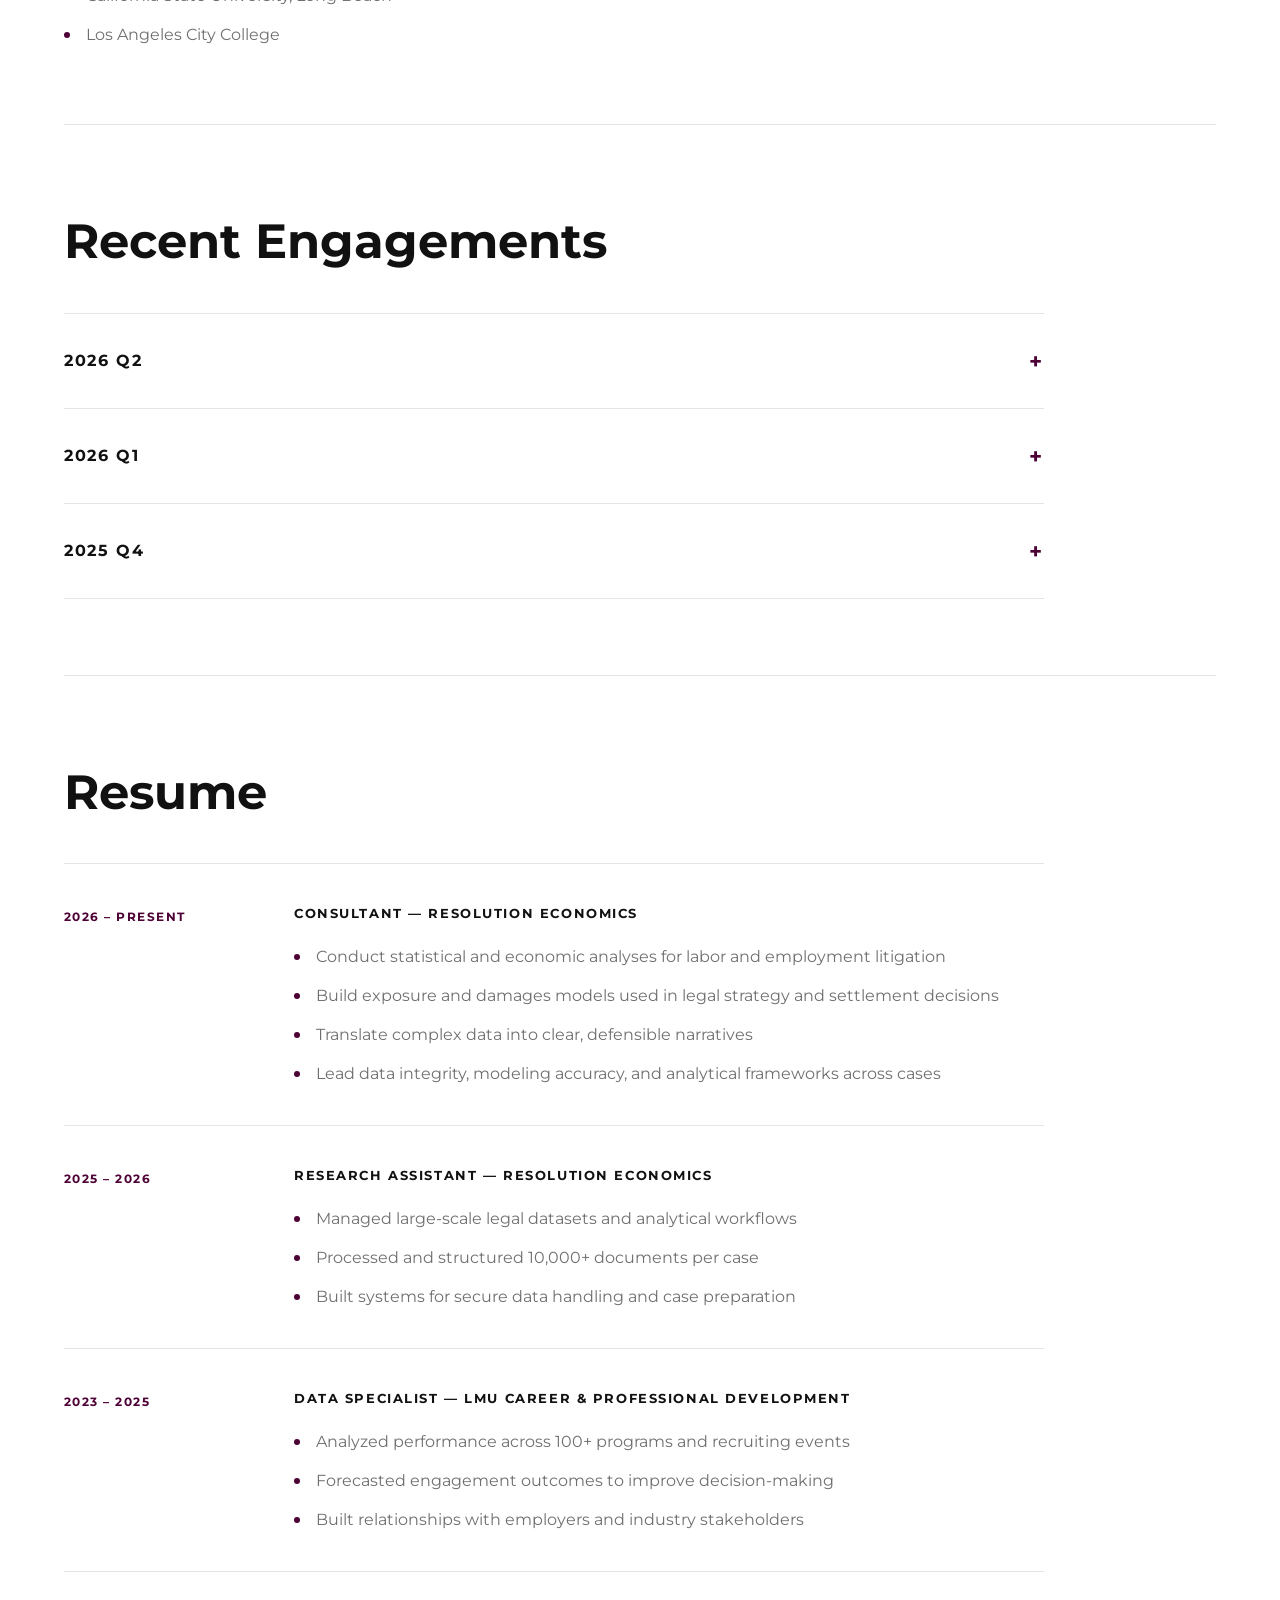
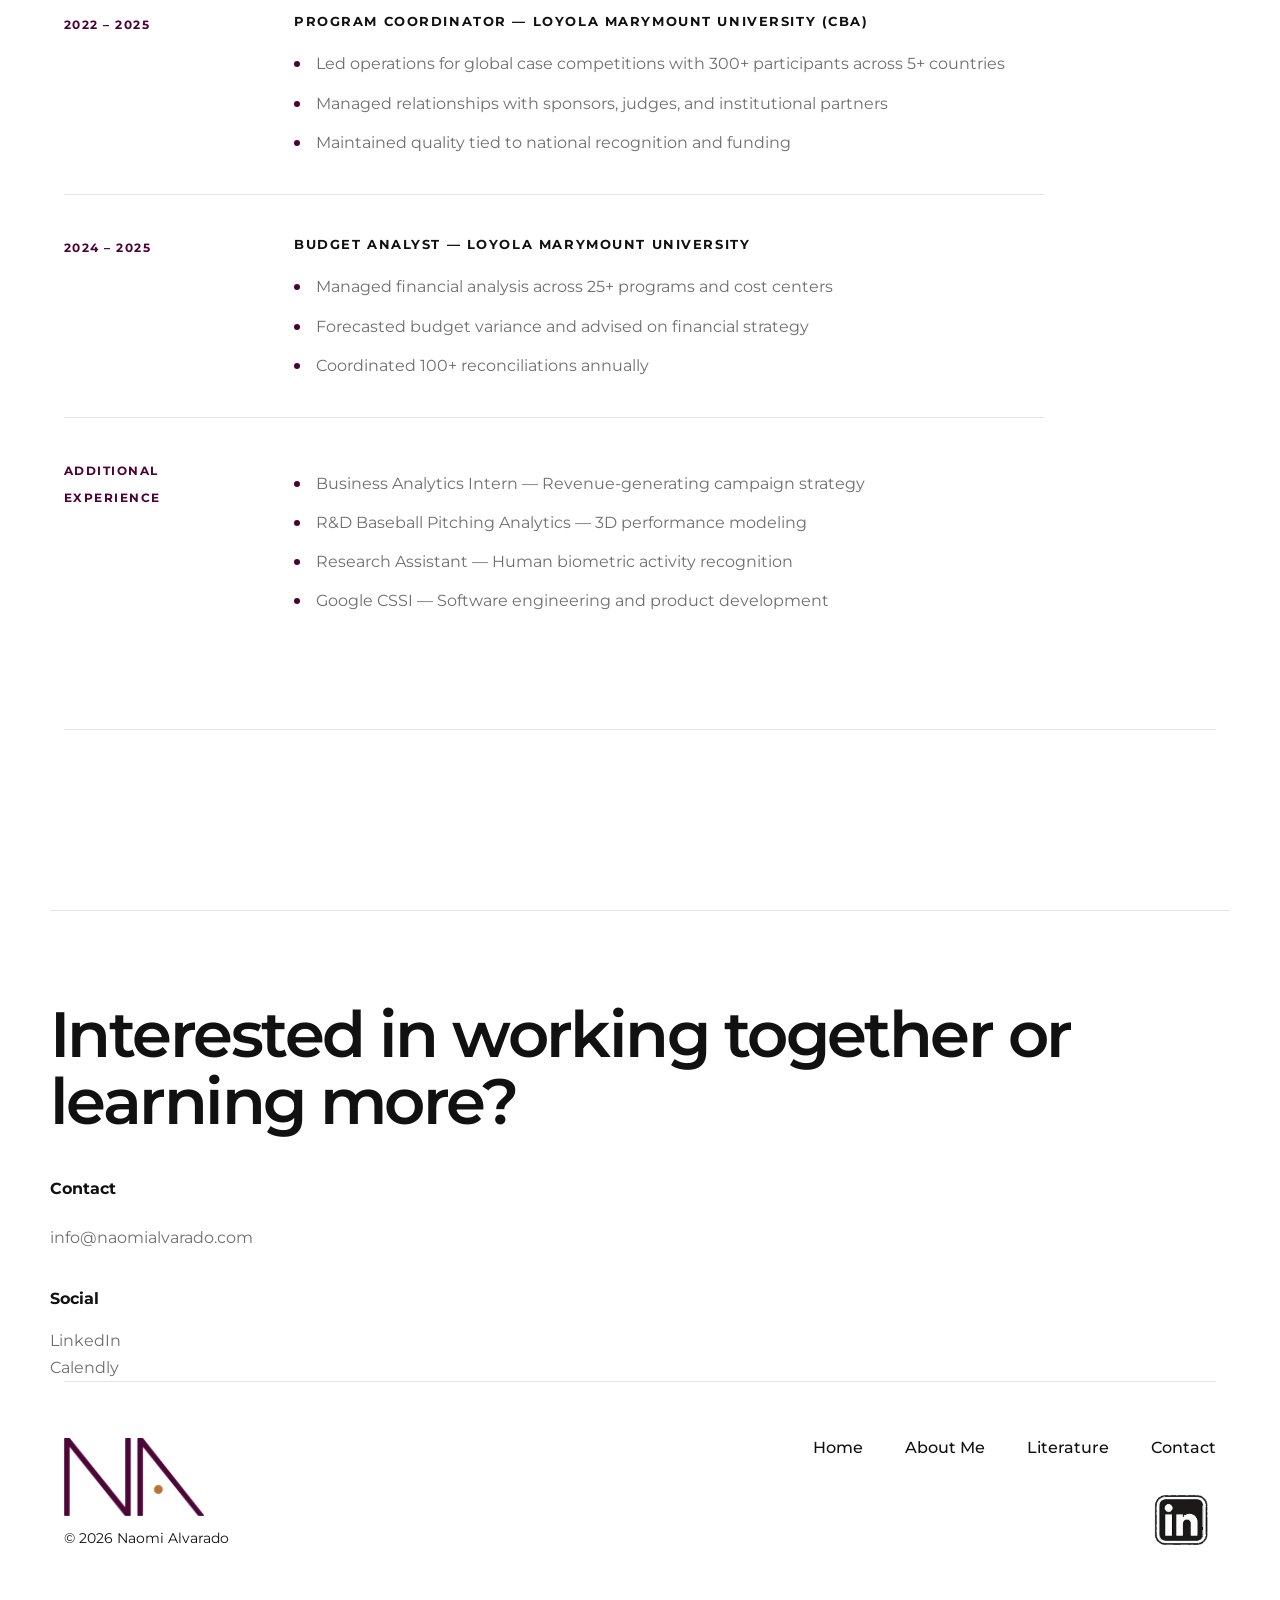
==== commit 8dcb2fdd: "updated fonts + margins" ====
--- a/about.html
+++ b/about.html
@@ -381,7 +381,7 @@
         <div class="contact-info">
           <div>
             <p class="label">Contact</p>
-            <p>your@email.com</p>
+            <p>info@naomialvarado.com</p>
           </div>
       
           <div>
--- a/style.css
+++ b/style.css
@@ -899,6 +899,33 @@
 }
 
 /* ================================
+   EMPTY STATE
+================================ */
+
+.empty-state {
+  padding: 90px 0;
+}
+
+/* ================================
+   MATCH CONTACT STRIP + EMPTY STATE
+================================ */
+
+.empty-state h2,
+.contact-strip h2 {
+  font-family: var(--heading-font) !important;
+  font-size: clamp(2.6rem, 5vw, 4rem) !important;
+  font-weight: 600 !important;
+  letter-spacing: -0.04em !important;
+  line-height: 1.05 !important;
+  color: var(--black) !important;
+}
+
+.empty-state p {
+  color: var(--gray);
+  max-width: 620px;
+}
+
+/* ================================
    ENGAGEMENTS PAGE
 ================================ */
 
@@ -1031,15 +1058,33 @@
 }
 
 /* ================================
-   CONTACT STRIP
-   Add this above the footer on every page.
-================================ */
-
+   EMPTY STATE + CONTACT ALIGNMENT
+================================ */
+
+.empty-state,
 .contact-strip {
-  padding: 80px 0;
-  border-top: none;
-}
-
+  width: min(var(--max-width), 100%);
+  margin: 0 auto;
+}
+
+/* DIVIDER BETWEEN SECTIONS */
+
+.contact-strip {
+  border-top: 1px solid var(--border);
+  padding-top: 90px;
+  margin-top: 90px;
+}
+
+/* MATCH LEFT ALIGNMENT */
+
+.contact-strip-content {
+  max-width: 1000px;
+  margin: 0;
+}
+
+/* MATCH HEADING SIZE */
+
+.empty-state h2,
 .contact-strip h2 {
   font-family: var(--heading-font);
   font-size: clamp(2.6rem, 5vw, 4rem);
@@ -1047,8 +1092,12 @@
   letter-spacing: -0.04em;
   line-height: 1.05;
   color: var(--black);
-  margin-bottom: 40px;
-}
+}
+
+/* ================================
+   CONTACT STRIP
+   Add this above the footer on every page.
+================================ */
 
 .contact-strip-grid {
   display: grid;
@@ -1079,16 +1128,21 @@
 }
 
 /* ================================
-   FOOTER
+   FINAL FOOTER RESPONSIVE FIX
 ================================ */
 
 .footer {
-  background: rgba(255, 255, 255, 0.78);
-  padding: 52px var(--page-margin);
+  width: min(var(--max-width), calc(100% - (var(--page-margin) * 2)));
+  margin: 0 auto;
+  padding: 52px 0;
+
   display: grid;
   grid-template-columns: auto 1fr auto;
-  align-items: start;
+  align-items: center;
   gap: 32px;
+
+  background: rgba(255, 255, 255, 0.78);
+  color: var(--black);
   border-top: 1px solid var(--border);
 }
 
@@ -1101,16 +1155,17 @@
 .footer-brand img {
   width: 140px;
   height: auto;
-  margin-bottom: 14px;
+  margin-bottom: 10px;
 }
 
 .footer-brand p {
-  color: var(--black);
+  margin: 0;
   font-size: 0.9rem;
-  margin: 0;
+  color: var(--black);
 }
 
 .footer-right {
+  grid-column: 3;
   display: flex;
   flex-direction: column;
   align-items: flex-end;
@@ -1120,16 +1175,16 @@
 .footer-nav {
   display: flex;
   justify-content: flex-end;
-  gap: 20px;
-  font-size: 0.78rem;
+  align-items: center;
+  gap: 42px;
+  margin: 0;
+}
+
+.footer-nav a {
+  margin: 0;
+  color: var(--black);
+  font-size: 1rem;
   font-weight: 500;
-}
-
-.footer-nav a {
-  font-size: 1rem;
-  color: var(--black);
-  margin: 0;
-  transition: 0.28s ease;
 }
 
 .footer-nav a:hover {
@@ -1137,6 +1192,11 @@
 }
 
 .footer-social {
+  display: flex;
+  justify-content: flex-end;
+}
+
+.footer-social a {
   margin: 0;
 }
 
@@ -1146,6 +1206,48 @@
   display: block;
 }
 
+/* ================================
+   CONTACT STRIP H2 MATCH
+================================ */
+
+.contact-strip h2 {
+  font-family: var(--heading-font);
+  font-size: clamp(2.6rem, 5vw, 4rem);
+  font-weight: 600;
+  letter-spacing: -0.04em;
+  line-height: 1.05;
+  color: var(--black);
+  margin-bottom: 40px;
+}
+
+/* ================================
+   FOOTER MOBILE
+================================ */
+
+@media (max-width: 800px) {
+  .footer {
+    grid-template-columns: 1fr;
+    text-align: left;
+    gap: 34px;
+    padding: 44px 0;
+  }
+
+  .footer-brand,
+  .footer-right {
+    grid-column: auto;
+    align-items: flex-start;
+  }
+
+  .footer-nav {
+    justify-content: flex-start;
+    flex-wrap: wrap;
+    gap: 24px;
+  }
+
+  .footer-social {
+    justify-content: center;
+  }
+}
 /* ================================
    PAGE ENTRANCE ANIMATION
 ================================ */
@@ -1375,23 +1477,23 @@
   }
 
   .footer-brand {
-    align-items: left;
+    align-items: flex-start;
   }
 
   .footer-right {
-    align-items: left;
+    align-items: flex-start;
     gap: 26px;
   }
 
   .footer-nav {
-    justify-content: left;
+    justify-content: flex-start;
     flex-wrap: wrap;
     gap: 24px;
   }
 
   .footer-social {
     display: flex;
-    justify-content: left;
+    justify-content: flex-start;
   }
 
   .about-columns {
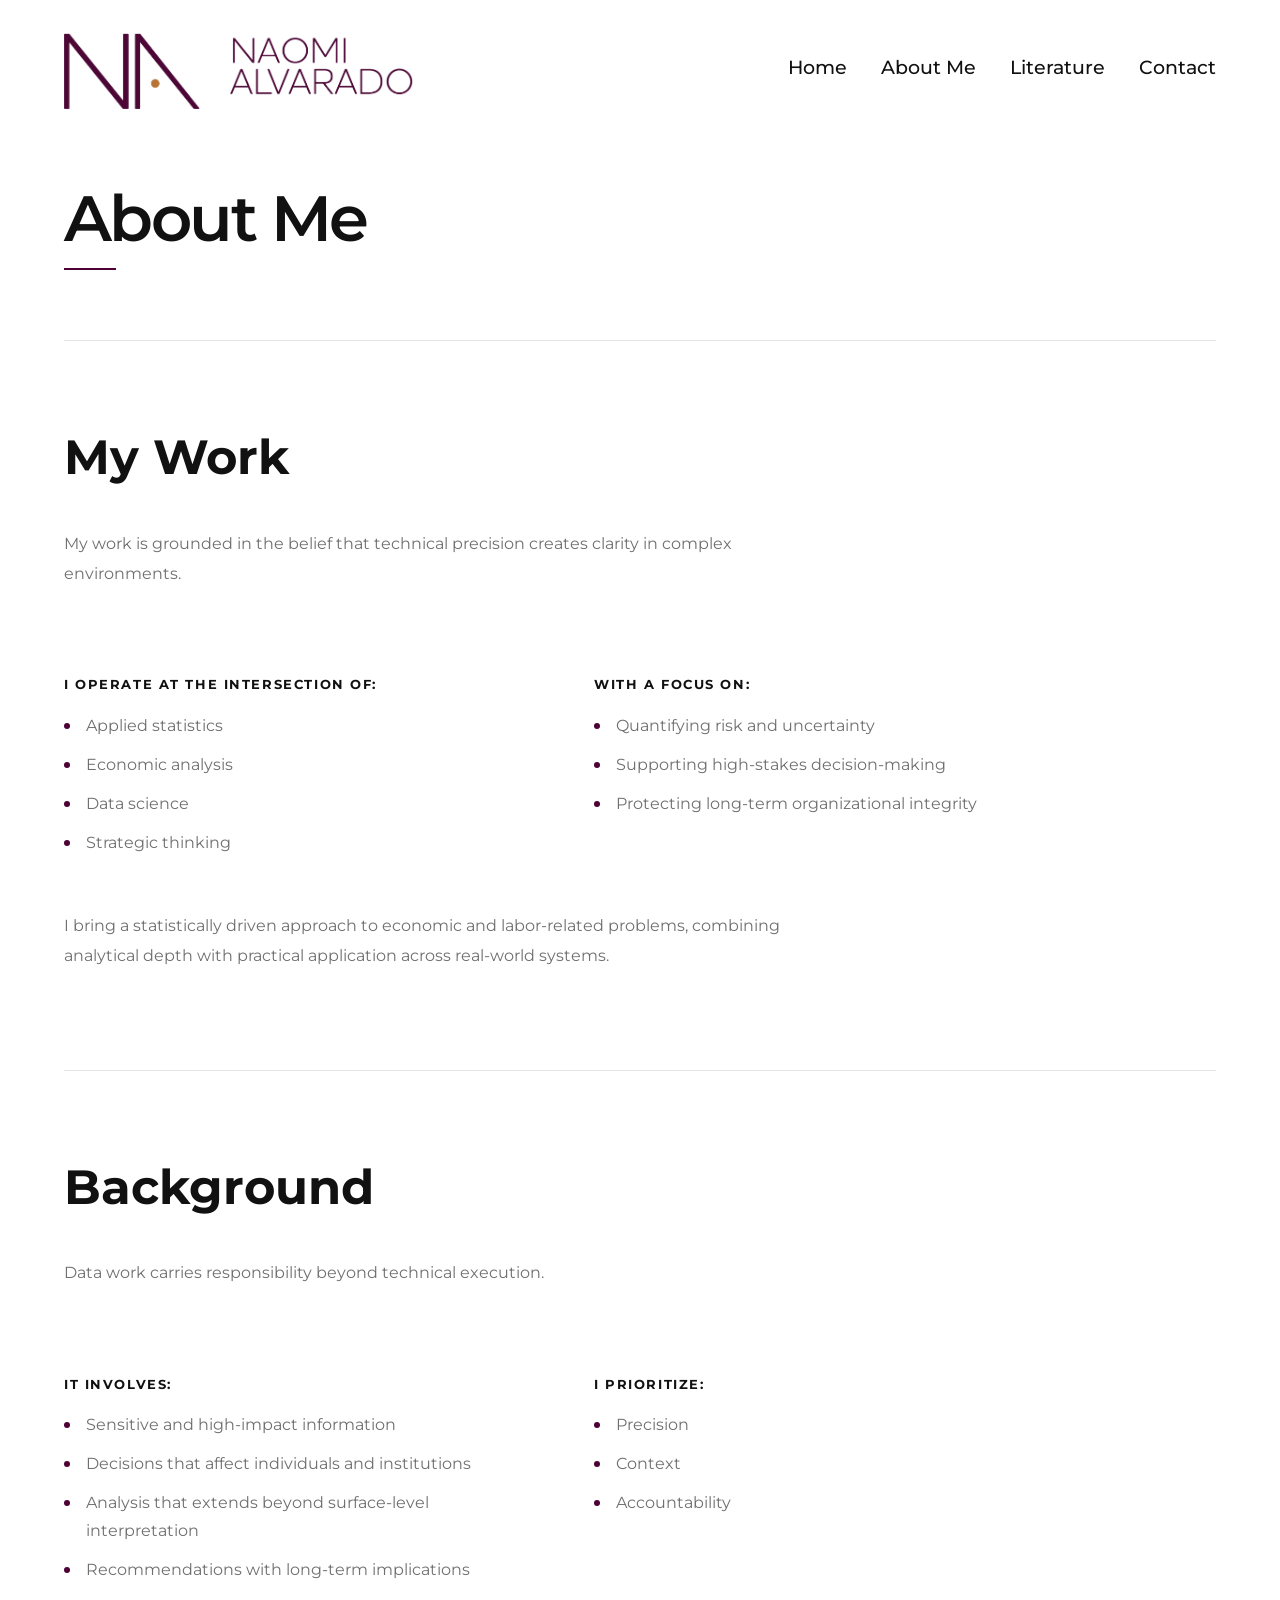
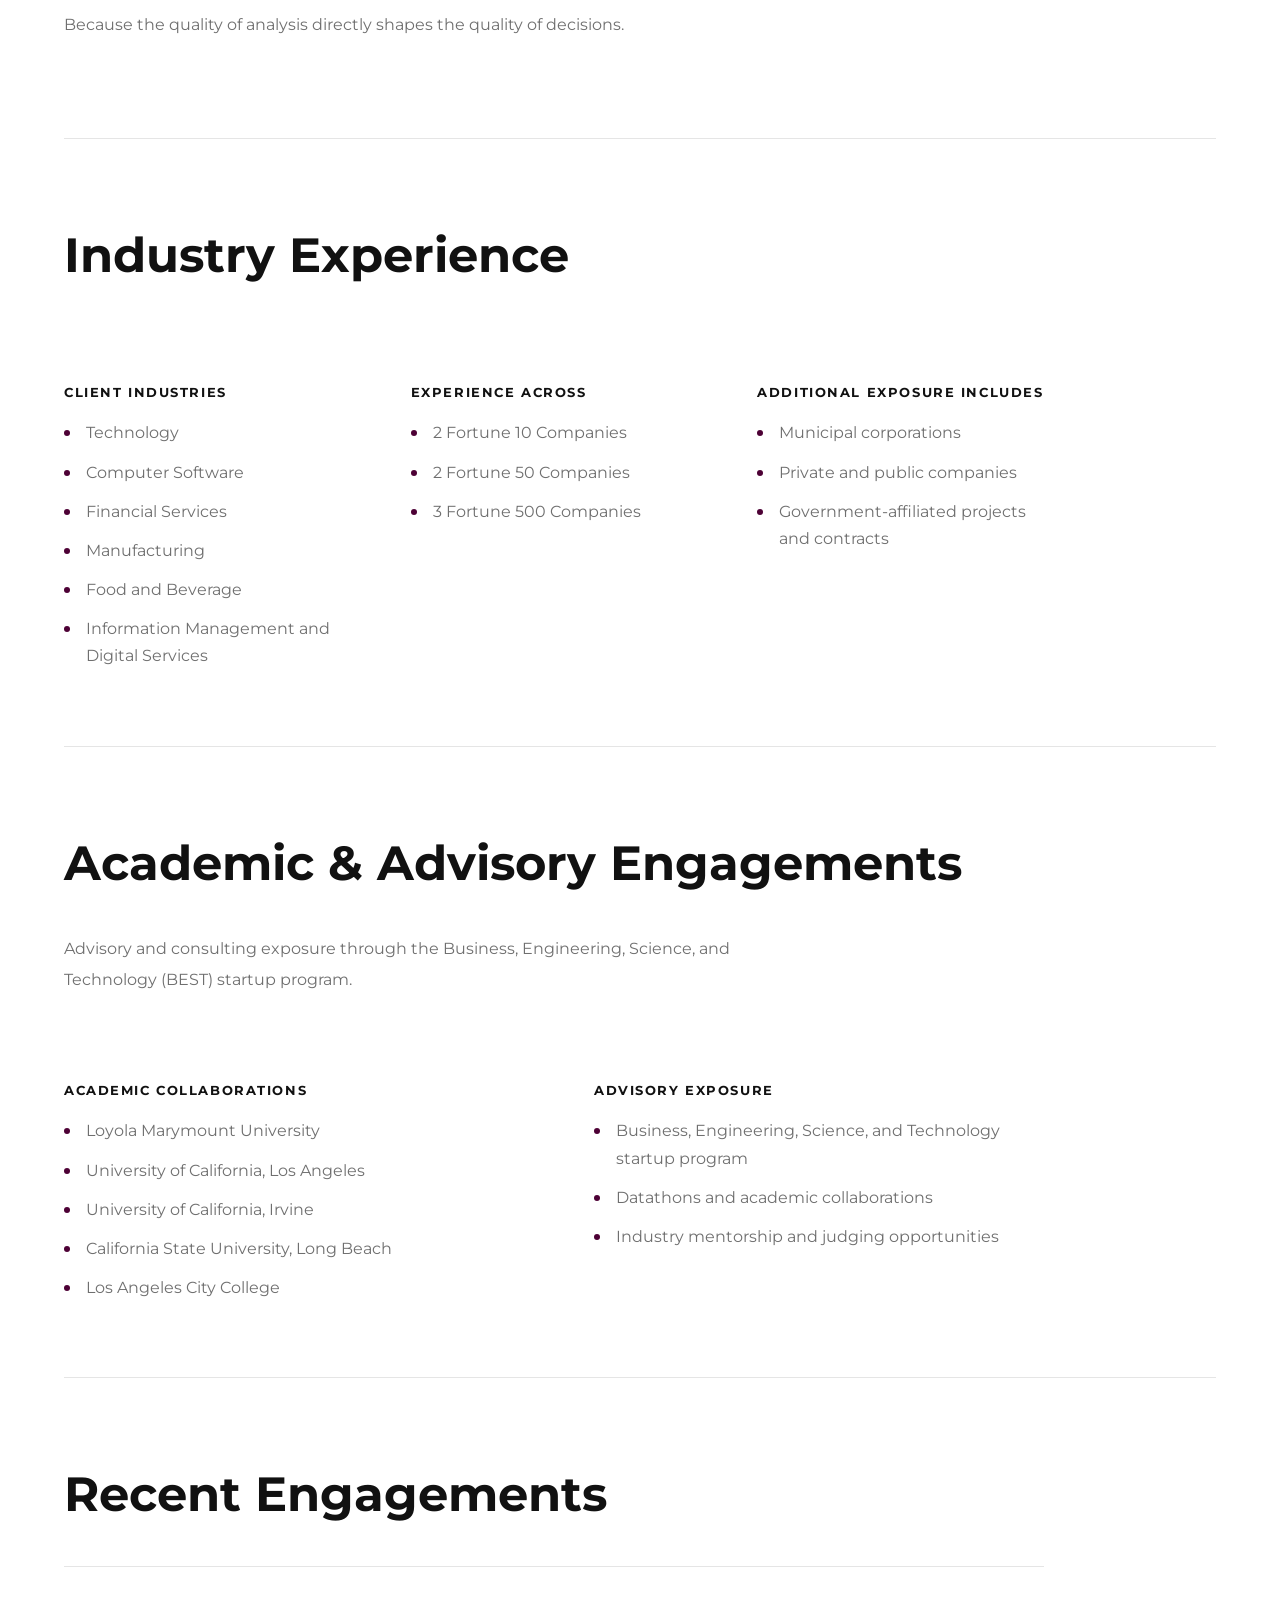
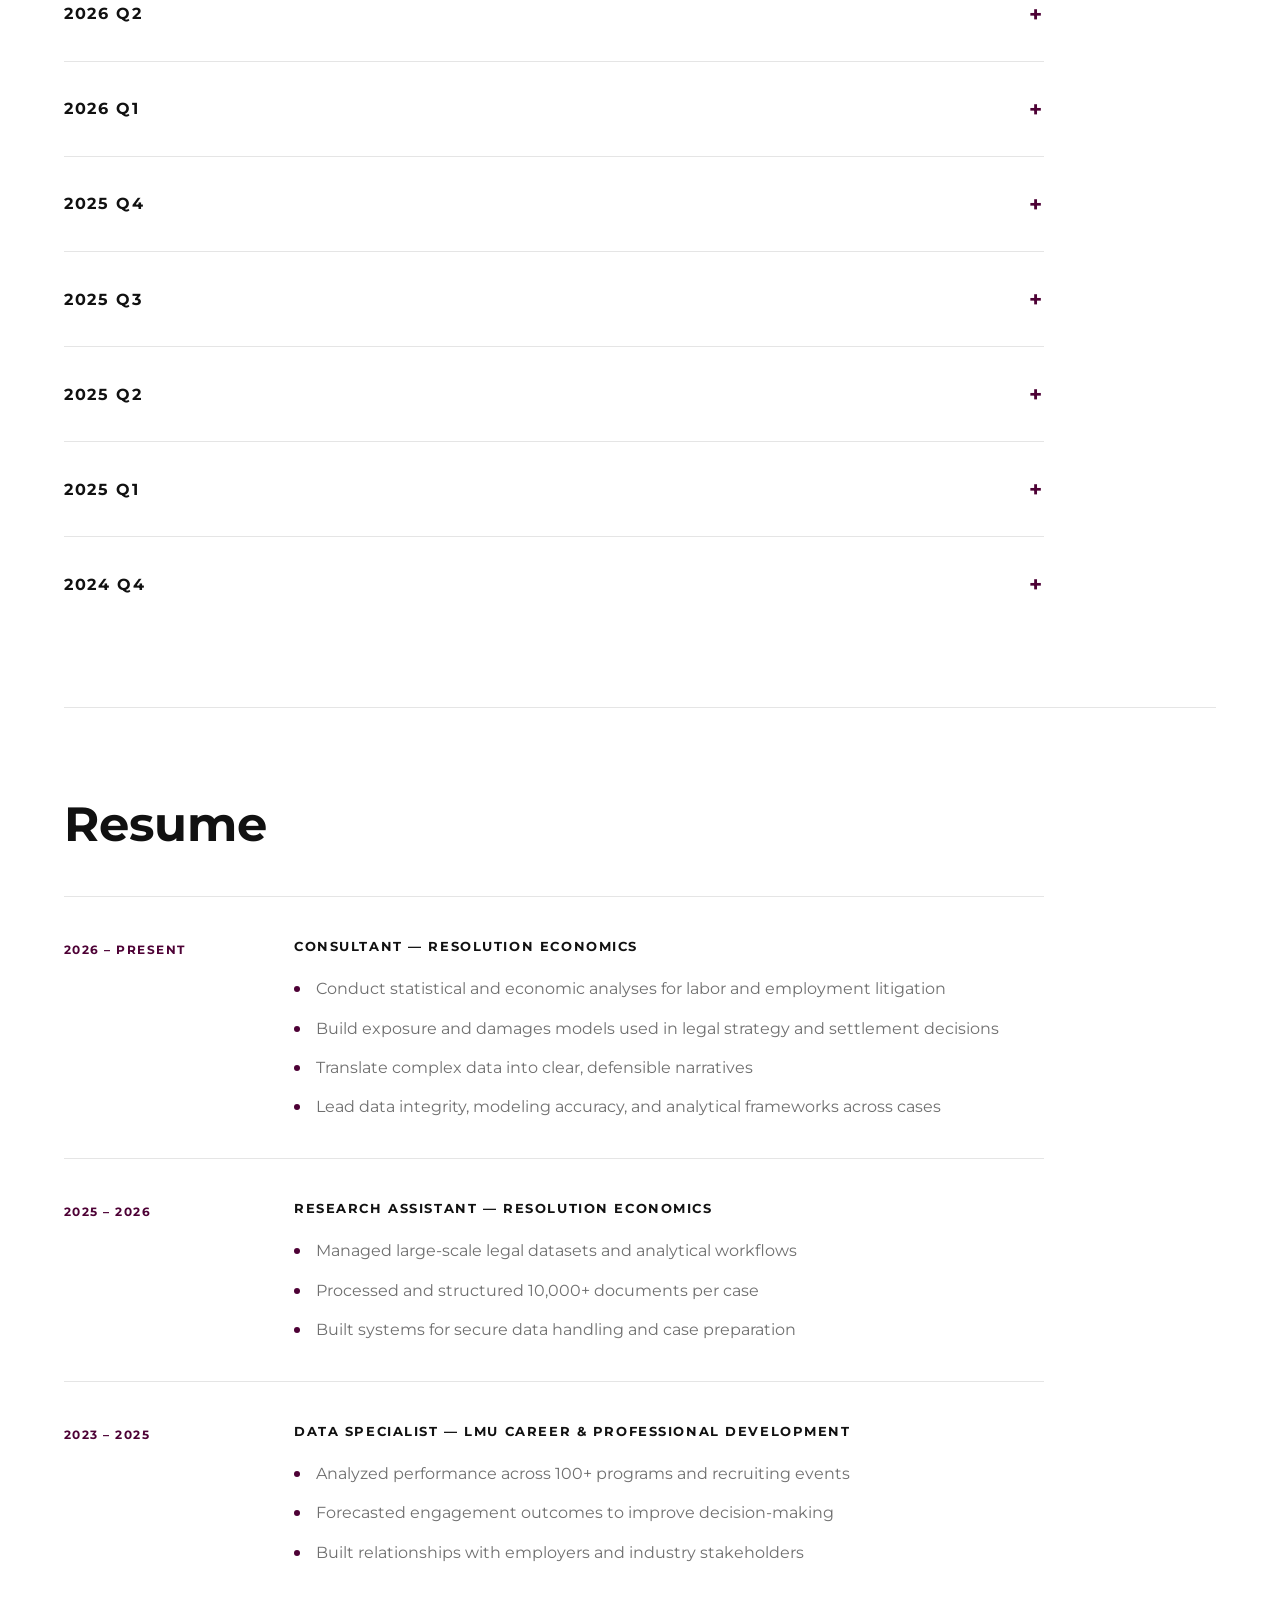
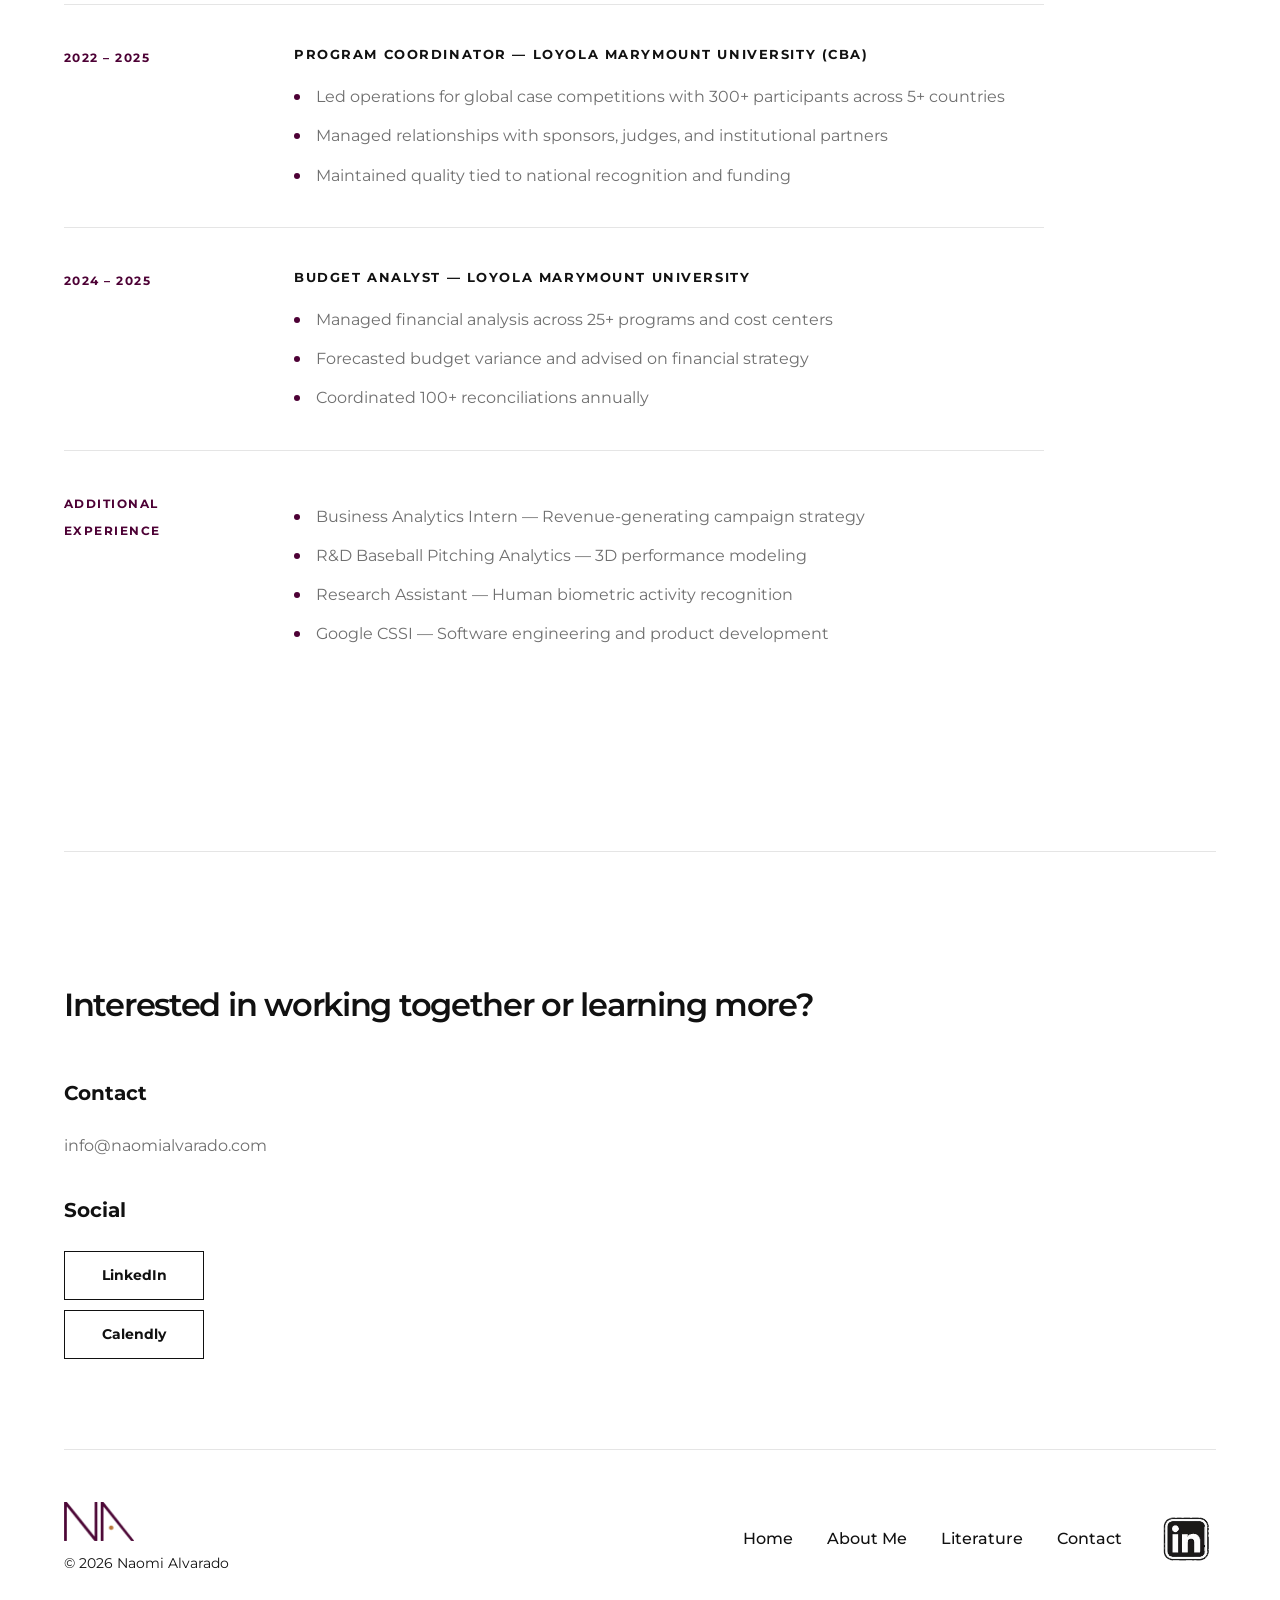
==== commit df55e3ea: "pdf note updates" ====
--- a/about.html
+++ b/about.html
@@ -125,31 +125,36 @@
       <div class="about-panel-inner">
   
         <h2>Background</h2>
-  
+
         <p>
           Data work carries responsibility beyond technical execution.
         </p>
-  
-        <h3>It involves:</h3>
-  
-        <ul class="about-list">
-          <li>Sensitive and high-impact information</li>
-          <li>Decisions that affect individuals and institutions</li>
-          <li>Analysis that extends beyond surface-level interpretation</li>
-          <li>Recommendations with long-term implications</li>
-        </ul>
-  
-        <h3>I prioritize:</h3>
-  
-        <ul class="about-list">
-          <li>Precision</li>
-          <li>Context</li>
-          <li>Accountability</li>
-        </ul>
-        <br>
-        <p>
-          Because the quality of analysis directly shapes the quality of
-          decisions.
+
+        <div class="about-columns">
+          <div class="about-column">
+            <h3>It involves:</h3>
+
+            <ul class="about-list">
+              <li>Sensitive and high-impact information</li>
+              <li>Decisions that affect individuals and institutions</li>
+              <li>Analysis that extends beyond surface-level interpretation</li>
+              <li>Recommendations with long-term implications</li>
+            </ul>
+          </div>
+
+          <div class="about-column">
+            <h3>I prioritize:</h3>
+
+            <ul class="about-list">
+              <li>Precision</li>
+              <li>Context</li>
+              <li>Accountability</li>
+            </ul>
+          </div>
+        </div>
+
+        <br><p>
+          Because the quality of analysis directly shapes the quality of decisions.
         </p>
   
       </div>
@@ -164,33 +169,41 @@
       <div class="about-panel-inner">
   
         <h2>Industry Experience</h2>
-  
-        <h3>Client Industries</h3>
-  
-        <ul class="about-list">
-          <li>Technology</li>
-          <li>Computer Software</li>
-          <li>Financial Services</li>
-          <li>Manufacturing</li>
-          <li>Food and Beverage</li>
-          <li>Information Management and Digital Services</li>
-        </ul>
-  
-        <h3>Experience Across</h3>
-  
-        <ul class="about-list">
-          <li>2 Fortune 10 Companies</li>
-          <li>2 Fortune 50 Companies</li>
-          <li>3 Fortune 500 Companies</li>
-        </ul>
-  
-        <h3>Additional Exposure Includes</h3>
-  
-        <ul class="about-list">
-          <li>Municipal corporations</li>
-          <li>Private and public companies</li>
-          <li>Government-affiliated projects and contracts</li>
-        </ul>
+
+<div class="about-columns three-column">
+  <div class="about-column">
+    <h3>Client Industries</h3>
+
+    <ul class="about-list">
+      <li>Technology</li>
+      <li>Computer Software</li>
+      <li>Financial Services</li>
+      <li>Manufacturing</li>
+      <li>Food and Beverage</li>
+      <li>Information Management and Digital Services</li>
+    </ul>
+  </div>
+
+  <div class="about-column">
+    <h3>Experience Across</h3>
+
+    <ul class="about-list">
+      <li>2 Fortune 10 Companies</li>
+      <li>2 Fortune 50 Companies</li>
+      <li>3 Fortune 500 Companies</li>
+    </ul>
+  </div>
+
+  <div class="about-column">
+    <h3>Additional Exposure Includes</h3>
+
+    <ul class="about-list">
+      <li>Municipal corporations</li>
+      <li>Private and public companies</li>
+      <li>Government-affiliated projects and contracts</li>
+    </ul>
+  </div>
+</div>
   
       </div>
   
@@ -204,21 +217,35 @@
       <div class="about-panel-inner">
   
         <h2>Academic & Advisory Engagements</h2>
-  
-        <p>
-          Advisory and consulting exposure through the Business, Engineering,
-          Science, and Technology (BEST) startup program.
-        </p>
-  
-        <h3>Datathons and academic collaborations across:</h3>
-  
-        <ul class="about-list">
-          <li>Loyola Marymount University</li>
-          <li>University of California, Los Angeles</li>
-          <li>University of California, Irvine</li>
-          <li>California State University, Long Beach</li>
-          <li>Los Angeles City College</li>
-        </ul>
+
+<p>
+  Advisory and consulting exposure through the Business, Engineering,
+  Science, and Technology (BEST) startup program.
+</p>
+
+<div class="about-columns">
+  <div class="about-column">
+    <h3>Academic Collaborations</h3>
+
+    <ul class="about-list">
+      <li>Loyola Marymount University</li>
+      <li>University of California, Los Angeles</li>
+      <li>University of California, Irvine</li>
+      <li>California State University, Long Beach</li>
+      <li>Los Angeles City College</li>
+    </ul>
+  </div>
+
+  <div class="about-column">
+    <h3>Advisory Exposure</h3>
+
+    <ul class="about-list">
+      <li>Business, Engineering, Science, and Technology startup program</li>
+      <li>Datathons and academic collaborations</li>
+      <li>Industry mentorship and judging opportunities</li>
+    </ul>
+  </div>
+</div>
   
       </div>
   
@@ -408,11 +435,9 @@
           <a href="about.html">About Me</a>
           <a href="literature.html">Literature</a>
           <a href="contact.html">Contact</a>
-        </div>
-    
-        <a href="#" target="_blank" class="footer-social">
-          <img src="images/linkedinlogo.png" alt="LinkedIn" width="70">
-        </a>
+  
+          <a href="https://www.linkedin.com/in/alvaradonaomij" target="_blank" class="footer-social"><img src="images/linkedinlogo.png" alt="LinkedIn" width="70"></a>
+        </div>
       </div>
     </footer>
 
--- a/style.css
+++ b/style.css
@@ -1,7 +1,12 @@
 /* ================================
-   BLACK / WHITE CONSULTANT STYLE
+   NAOMI ALVARADO PERSONAL BRAND SITE
+   Black / White Consultant Style
    Accent: Purple
    Font: Montserrat
+================================ */
+
+/* ================================
+   ROOT VARIABLES
 ================================ */
 
 :root {
@@ -11,11 +16,8 @@
   --gray: #6f6f6f;
   --light-gray: #f4f4f4;
   --border: #e5e5e5;
-
-  /* Accent */
   --accent: #4D0135;
 
-  /* Fonts */
   --heading-font: "Montserrat", sans-serif;
   --body-font: "Montserrat", sans-serif;
 
@@ -24,7 +26,7 @@
 }
 
 /* ================================
-   RESET
+   RESET / GLOBAL
 ================================ */
 
 * {
@@ -72,33 +74,54 @@
   width: min(var(--max-width), 100%);
   margin: 0 auto;
   display: grid;
-  grid-template-columns: auto 1fr auto;
+  grid-template-columns: auto 1fr;
   align-items: center;
   gap: 32px;
 }
 
 .logo {
+  display: inline-flex;
+  align-items: center;
   font-family: var(--heading-font);
+  color: var(--black);
   font-size: 2.4rem;
-  color: var(--black);
   font-weight: 700;
   letter-spacing: -0.05em;
 }
 
+.logo img {
+  width: 350px;
+  max-width: 100%;
+  height: auto;
+}
+
 .nav-links {
   display: flex;
-  justify-content: right;
+  justify-content: flex-end;
+  align-items: center;
   gap: 34px;
   font-size: 0.78rem;
   font-weight: 500;
 }
 
 .nav-links a {
-  font-size: 1rem;
   position: relative;
   padding-bottom: 6px;
   border-bottom: 1px solid transparent;
+  font-size: 1.20rem;
   transition: 0.28s ease;
+  line-height: 1;
+}
+
+.nav-link > a, .nav-dropdown {
+  display: flex;
+  align-items: center;
+}
+
+.nav-dropdown > a {
+  display: flex;
+  align-items: center;
+  line-height: 1;
 }
 
 .nav-links a::after {
@@ -122,19 +145,6 @@
   width: 100%;
 }
 
-.meeting-link {
-  color: var(--accent);
-  font-size: 0.95rem;
-  font-weight: 600;
-  transition: 0.28s ease;
-}
-
-.meeting-link:hover {
-  color: var(--black);
-  letter-spacing: 0.04em;
-}
-
-/*------------*/
 .nav-dropdown {
   position: relative;
 }
@@ -163,8 +173,8 @@
 .dropdown-menu a {
   display: block;
   padding: 10px 18px;
-  font-size: 0.78rem;
-  color: var(--black);
+  color: var(--black);
+  font-size: .78rem;
   white-space: nowrap;
 }
 
@@ -186,9 +196,9 @@
   font-weight: 700;
   letter-spacing: 0.08em;
   text-transform: uppercase;
-  transition: 0.28s ease;
   border: 1px solid var(--accent);
   cursor: pointer;
+  transition: 0.28s ease;
 }
 
 .btn:hover {
@@ -216,7 +226,6 @@
   margin-bottom: 56px;
 }
 
-/* Hiding decorative ornament from older design direction */
 .ornament {
   display: none;
 }
@@ -248,7 +257,6 @@
 
 .value-statement p {
   max-width: 410px;
-  font-family: var(--body-font);
   font-size: clamp(1.2rem, 2.3vw, 1.85rem);
   font-weight: 400;
   line-height: 1.28;
@@ -256,19 +264,13 @@
   color: var(--gray);
 }
 
-/* ================================
-   HERO IMAGE
-================================ */
-
 .hero-image-frame {
+  width: 100%;
+  overflow: hidden;
   border: 1px solid var(--border);
   padding: 16px;
   background: var(--white);
   transition: transform 0.45s ease, box-shadow 0.45s ease;
-
-  /* important */
-  width: 100%;
-  overflow: hidden;
 }
 
 .hero-image-frame:hover {
@@ -280,15 +282,11 @@
   width: 100%;
   aspect-ratio: 4 / 5;
   object-fit: cover;
-
-  /* adjust focal point */
   object-position: center 15%;
-
-  display: block;
-}
-
-/* ================================
-   CENTERED EDITORIAL SECTIONS
+}
+
+/* ================================
+   EDITORIAL SECTIONS
 ================================ */
 
 .center-section {
@@ -324,7 +322,7 @@
 }
 
 /* ================================
-   CORE WORK SECTION
+   CORE WORK / EXPERTISE
 ================================ */
 
 .core-work-section {
@@ -332,7 +330,7 @@
 }
 
 .core-work-header {
-  max-width: 760px;
+  max-width: 900px;
   margin-bottom: 70px;
 }
 
@@ -349,20 +347,20 @@
   color: var(--gray);
   font-size: 1.05rem;
   line-height: 1.8;
+  max-width: 780px;
+  letter-spacing: -0.01em;
 }
 
 .core-work-cta {
   margin-top: 60px;
+  display: flex;
+  justify-content: flex-start;
 }
 
 .bottom-rule {
   margin-top: 80px;
   margin-bottom: 0;
 }
-
-/* ================================
-   EXPERTISE GRID
-================================ */
 
 .expertise-grid {
   display: grid;
@@ -457,10 +455,10 @@
 
 .metric span {
   display: block;
+  color: var(--gray);
   font-size: 0.72rem;
   letter-spacing: 0.1em;
   text-transform: uppercase;
-  color: var(--gray);
 }
 
 /* ================================
@@ -495,7 +493,6 @@
   margin-top: 50px;
 }
 
-/* each embed must stay inside its column */
 .linkedin-embed-wrap {
   width: 100%;
   max-width: 100%;
@@ -505,15 +502,15 @@
   background: var(--white);
 }
 
-/* force LinkedIn embeds to respect the container */
 .linkedin-embed-wrap iframe {
   width: 100% !important;
   max-width: 100% !important;
   height: 520px !important;
   border: none !important;
 }
-/* ================================
-   INNER PAGE BASE
+
+/* ================================
+   INNER PAGES
 ================================ */
 
 .inner-page {
@@ -527,7 +524,7 @@
 
 .page-title h1 {
   font-family: var(--heading-font);
-  font-size: clamp(3rem, 6vw, 5rem);
+  font-size: clamp(2.6rem, 5vw, 4rem);
   color: var(--black);
   font-weight: 600;
   line-height: 0.98;
@@ -541,19 +538,23 @@
 }
 
 /* ================================
-   ABOUT PAGE CLEAN STRUCTURE
-================================ */
-
-/* ================================
-   ABOUT DOUBLE COLUMNS
+   ABOUT PAGE
 ================================ */
 
 .about-columns {
   display: grid;
   grid-template-columns: repeat(2, minmax(0, 1fr));
   gap: 80px;
-
   margin-top: 46px;
+}
+
+.about-columns.three-column {
+  grid-template-columns: repeat(3, minmax(0, 1fr));
+  gap: 60px;
+}
+
+.about-column .about-list {
+  margin-top: 0;
 }
 
 .about-column {
@@ -571,7 +572,7 @@
 }
 
 .about-panel:last-child {
-  border-bottom: 1px solid var(--border);
+  border-bottom: none;
 }
 
 .about-panel-inner {
@@ -609,14 +610,16 @@
   margin-bottom: 22px;
 }
 
-/* ================================
-   ABOUT PAGE BULLETS
-================================ */
-
 .about-list {
   display: grid;
   gap: 12px;
   margin-top: 14px;
+}
+
+.about-list.two-column {
+  grid-template-columns: repeat(2, minmax(0, 1fr));
+  column-gap: 54px;
+  row-gap: 12px;
 }
 
 .about-list li {
@@ -638,32 +641,20 @@
   border-radius: 50%;
 }
 
-/* ================================
-   DOUBLE COLUMN LISTS
-================================ */
-
-.about-list.two-column {
-  grid-template-columns: repeat(2, minmax(0, 1fr));
-  column-gap: 54px;
-  row-gap: 12px;
-}
-
-/* ================================
-   GROUPED CONTENT
-================================ */
-
 .about-group {
   margin-top: 42px;
+  display: grid;
+  grid-template-columns: 220px 1fr;
+  gap: 48px;
+  align-items: start;
+  border-top: 1px solid var(--border);
 }
 
 .about-group:first-of-type {
   margin-top: 28px;
 }
 
-/* ================================
-   RESUME LAYOUT
-================================ */
-
+/* Resume */
 .resume-role {
   display: grid;
   grid-template-columns: 180px 1fr;
@@ -684,30 +675,9 @@
   margin: 0 0 18px;
 }
 
-/* ================================
-   RESPONSIVE
-================================ */
-
-@media (max-width: 800px) {
-  .about-list.two-column,
-  .resume-role {
-    grid-template-columns: 1fr;
-  }
-
-  .about-panel:hover .about-panel-inner {
-    transform: none;
-  }
-}
-
-
-
-
-
-
-
-
-/* ================================
-   BACKGROUND PAGE
+
+/* ================================
+   LEGACY BACKGROUND PAGE
 ================================ */
 
 .background-list {
@@ -755,8 +725,8 @@
 
 /* ================================
    LITERATURE PAGE
-   NOTE: Layout preserved, per client request.
-================================ */
+================================ */
+
 .literature-intro {
   max-width: 760px;
   margin: -30px 0 70px;
@@ -815,11 +785,11 @@
 }
 
 .literature-date {
+  color: var(--accent);
   font-size: 0.76rem;
+  font-weight: 700;
   letter-spacing: 0.12em;
   text-transform: uppercase;
-  color: var(--accent);
-  font-weight: 700;
 }
 
 .literature-item h2 {
@@ -861,7 +831,6 @@
   color: var(--black);
 }
 
-/* Future image-card version for Literature posts, if needed later */
 .literature-card-grid {
   display: grid;
   grid-template-columns: repeat(3, 1fr);
@@ -898,26 +867,17 @@
   color: var(--gray);
 }
 
-/* ================================
-   EMPTY STATE
-================================ */
-
 .empty-state {
-  padding: 90px 0;
-}
-
-/* ================================
-   MATCH CONTACT STRIP + EMPTY STATE
-================================ */
-
-.empty-state h2,
-.contact-strip h2 {
-  font-family: var(--heading-font) !important;
-  font-size: clamp(2.6rem, 5vw, 4rem) !important;
-  font-weight: 600 !important;
-  letter-spacing: -0.04em !important;
-  line-height: 1.05 !important;
-  color: var(--black) !important;
+  padding: 90px 0 120px;
+}
+
+.empty-state h2 {
+  font-family: var(--heading-font);
+  font-size: clamp(2.6rem, 5vw, 4rem);
+  font-weight: 600;
+  letter-spacing: -0.04em;
+  line-height: 1.05;
+  color: var(--black);
 }
 
 .empty-state p {
@@ -926,7 +886,7 @@
 }
 
 /* ================================
-   ENGAGEMENTS PAGE
+   ENGAGEMENTS / TIMELINE
 ================================ */
 
 .engagements-list {
@@ -935,6 +895,10 @@
 
 .engagement-month {
   border-bottom: 1px solid var(--border);
+}
+
+.engagement-month:last-child {
+  border-bottom: none;
 }
 
 .engagement-month summary {
@@ -961,8 +925,8 @@
 }
 
 .engagement-month summary span:last-child {
+  color: var(--accent);
   font-size: 1.4rem;
-  color: var(--accent);
   transition: 0.28s ease;
 }
 
@@ -971,42 +935,90 @@
 }
 
 .engagement-content {
-  padding: 10px 0 42px 80px;
+  position: relative;
+  padding: 46px 0 42px 120px;
   border-left: 1px solid var(--border);
   margin-left: 20px;
 }
 
 .engagement-entry {
   position: relative;
-  padding: 0 0 30px 34px;
+  padding: 0 0 70px 34px;
+
+
+}
+
+.engagement-entry:last-child {
+  padding-bottom: 0;
 }
 
 .engagement-entry::before {
   content: "";
   position: absolute;
-  left: -5px;
+  left: -73px;
   top: 9px;
-  width: 9px;
-  height: 9px;
+  width: 12px;
+  height: 12px;
   background: var(--accent);
   border-radius: 50%;
 }
 
+.engagement-category {
+  color: var(--accent);
+  font-size: 0.72rem;
+  font-weight: 700;
+  letter-spacing: 0.14em;
+  text-transform: uppercase;
+  margin-bottom: 14px;
+}
+
 .engagement-entry h3 {
   font-family: var(--heading-font);
   color: var(--black);
-  font-size: 1.2rem;
+  font-size: clamp(1.1rem, 2vw, 1.45rem);
+  font-weight: 700;
+  letter-spacing: 0;
+  line-height: 1.55;
+  text-transform: none;
+  margin-bottom: 16px;
+}
+
+.engagement-meta {
+  display: flex;
+  flex-wrap: wrap;
+  gap: 10px 18px;
+  color: var(--gray);
+}
+
+.engagement-meta span {
+  position: relative;
+  color: var(--gray);
+}
+
+.engagement-meta span:not(:last-child)::after {
+  content: "•";
+  position: absolute;
+  right: -12px;
+  color: var(--accent);
+}
+
+/* ================================
+   CONTACT PAGE / CALENDLY
+================================ */
+.contact-page .page-title {
+  margin-bottom: 54px;
+}
+
+.contact-page .contact-info p {
+  font-size: 1.12rem;
+  line-height: 1.9;
+  max-width: 520px;
+}
+
+.contact-page .contact-info a {
+  font-size: 1rem;
   font-weight: 600;
 }
-
-.engagement-entry p,
-.engagement-entry small {
-  color: var(--gray);
-}
-
-/* ================================
-   CONTACT PAGE / CALENDLY
-================================ */
 
 .contact-grid {
   display: grid;
@@ -1015,6 +1027,7 @@
   align-items: start;
 }
 
+
 .contact-info p {
   color: var(--gray);
   max-width: 420px;
@@ -1023,12 +1036,13 @@
 
 .contact-detail {
   margin-bottom: 18px;
+  font-size: 1.08rem;
 }
 
 .contact-detail strong {
   display: block;
   color: var(--accent);
-  font-size: 0.76rem;
+  font-size: 1.1rem;
   letter-spacing: 0.12em;
   text-transform: uppercase;
   margin-bottom: 4px;
@@ -1053,51 +1067,81 @@
   font-family: var(--heading-font);
   color: var(--black);
   font-size: 1.4rem;
-  font-style: normal;
   font-weight: 500;
 }
 
 /* ================================
-   EMPTY STATE + CONTACT ALIGNMENT
-================================ */
-
-.empty-state,
+   CONTACT STRIP
+================================ */
+
 .contact-strip {
-  width: min(var(--max-width), 100%);
-  margin: 0 auto;
-}
-
-/* DIVIDER BETWEEN SECTIONS */
-
-.contact-strip {
+  width: min(var(--max-width), calc(100% - (var(--page-margin) * 2)));
+  margin-left: auto;
+  margin-right: auto;
+  padding: 100px 0 90px;
   border-top: 1px solid var(--border);
-  padding-top: 90px;
-  margin-top: 90px;
-}
-
-/* MATCH LEFT ALIGNMENT */
+}
+
+.contact-strip h2 {
+  font-family: var(--heading-font);
+  margin-bottom: 54px;
+  font-weight: 600;
+  font-size: 2rem;
+  line-height: 1.05;
+  letter-spacing: -0.04em;
+  margin-top: 36px;
+}
+
+.contact-strip .contact-info {
+  margin-top: 42px;
+}
+
+.contact-strip .contact-info a {
+  display: inline-flex;
+  align-items: center;
+  justify-content: center;
+  width: fit-content;
+  min-width: 140px;
+  margin: 10px 12px 0 0;
+  padding: 12px 22px;
+  border: 1px solid var(--black);
+  color: var(--black);
+  font-weight: 700;
+  font-size: 0.85rem;
+  transition: 0.28s ease;
+}
+
+.contact-strip .contact-info a:hover {
+  background: var(--black);
+  color: var(--white);
+}
 
 .contact-strip-content {
   max-width: 1000px;
   margin: 0;
 }
 
-/* MATCH HEADING SIZE */
-
-.empty-state h2,
-.contact-strip h2 {
-  font-family: var(--heading-font);
-  font-size: clamp(2.6rem, 5vw, 4rem);
-  font-weight: 600;
-  letter-spacing: -0.04em;
-  line-height: 1.05;
-  color: var(--black);
-}
-
-/* ================================
-   CONTACT STRIP
-   Add this above the footer on every page.
-================================ */
+.contact-strip .label {
+  font-weight: 700;
+  font-size: 1.25rem;
+  color: var(--black);
+  margin-bottom: 14px;
+}
+
+.contact-strip p,
+.contact-strip a {
+  color: var(--gray);
+}
+
+.contact-strip a:hover {
+  color: var(--accent);
+}
+
+.contact-strip .contact-link {
+  color: var(--accent);
+  font-weight: 700;
+  white-space: nowrap;
+}
 
 .contact-strip-grid {
   display: grid;
@@ -1106,42 +1150,54 @@
   align-items: end;
 }
 
-.contact-strip .label {
+/* ================================
+   POST DETAIL PAGE
+================================ */
+
+.post-detail {
+  max-width: 850px;
+  margin: 0 auto;
+}
+
+.post-hero-image {
+  width: 100%;
+  max-height: 520px;
+  object-fit: cover;
+  margin-bottom: 48px;
+  border: 1px solid var(--border);
+}
+
+.post-content {
+  margin-top: 40px;
+}
+
+.post-content p {
+  margin-bottom: 24px;
+  color: var(--gray);
+  line-height: 1.9;
+  font-size: 1rem;
+}
+
+.text-link {
+  display: inline-block;
+  margin-top: 40px;
+  color: var(--accent);
   font-weight: 700;
-  color: var(--black);
-  margin-bottom: 14px;
-}
-
-.contact-strip p,
-.contact-strip a {
-  color: var(--gray);
-}
-
-.contact-strip a:hover {
-  color: var(--accent);
-}
-
-.contact-strip .contact-link {
-  color: var(--accent);
-  font-weight: 700;
-  white-space: nowrap;
-}
-
-/* ================================
-   FINAL FOOTER RESPONSIVE FIX
+}
+
+/* ================================
+   FOOTER
 ================================ */
 
 .footer {
   width: min(var(--max-width), calc(100% - (var(--page-margin) * 2)));
   margin: 0 auto;
   padding: 52px 0;
-
   display: grid;
   grid-template-columns: auto 1fr auto;
   align-items: center;
   gap: 32px;
-
-  background: rgba(255, 255, 255, 0.78);
+  background: var(--white);
   color: var(--black);
   border-top: 1px solid var(--border);
 }
@@ -1153,7 +1209,7 @@
 }
 
 .footer-brand img {
-  width: 140px;
+  width: 70px;
   height: auto;
   margin-bottom: 10px;
 }
@@ -1165,19 +1221,14 @@
 }
 
 .footer-right {
-  grid-column: 3;
   display: flex;
-  flex-direction: column;
-  align-items: flex-end;
-  gap: 24px;
+  align-items: center;
 }
 
 .footer-nav {
   display: flex;
-  justify-content: flex-end;
   align-items: center;
-  gap: 42px;
-  margin: 0;
+  gap: 34px;
 }
 
 .footer-nav a {
@@ -1193,7 +1244,8 @@
 
 .footer-social {
   display: flex;
-  justify-content: flex-end;
+  margin-left: 12px;
+  align-items: center;
 }
 
 .footer-social a {
@@ -1201,55 +1253,13 @@
 }
 
 .footer-social img {
-  width: 70px;
+  width: 60px;
   height: auto;
   display: block;
 }
 
 /* ================================
-   CONTACT STRIP H2 MATCH
-================================ */
-
-.contact-strip h2 {
-  font-family: var(--heading-font);
-  font-size: clamp(2.6rem, 5vw, 4rem);
-  font-weight: 600;
-  letter-spacing: -0.04em;
-  line-height: 1.05;
-  color: var(--black);
-  margin-bottom: 40px;
-}
-
-/* ================================
-   FOOTER MOBILE
-================================ */
-
-@media (max-width: 800px) {
-  .footer {
-    grid-template-columns: 1fr;
-    text-align: left;
-    gap: 34px;
-    padding: 44px 0;
-  }
-
-  .footer-brand,
-  .footer-right {
-    grid-column: auto;
-    align-items: flex-start;
-  }
-
-  .footer-nav {
-    justify-content: flex-start;
-    flex-wrap: wrap;
-    gap: 24px;
-  }
-
-  .footer-social {
-    justify-content: center;
-  }
-}
-/* ================================
-   PAGE ENTRANCE ANIMATION
+   ANIMATIONS
 ================================ */
 
 main {
@@ -1267,10 +1277,6 @@
     transform: translateY(0);
   }
 }
-
-/* =========================================================
-   MICRO-INTERACTIONS
-========================================================= */
 
 .home-title h1,
 .page-title h1 {
@@ -1314,10 +1320,28 @@
    RESPONSIVE
 ================================ */
 
+@media (max-width: 1100px) {
+  .linkedin-grid {
+    grid-template-columns: repeat(2, minmax(0, 1fr));
+  }
+
+  .linkedin-grid > :last-child:nth-child(odd) {
+    grid-column: 1 / -1;
+    justify-self: center;
+    width: min(100%, 420px);
+  }
+}
+
 @media (max-width: 900px) {
   .nav {
     grid-template-columns: 1fr;
     justify-items: start;
+  }
+
+  .logo img {
+    width: 250px;
+    max-width: 100%;
+    height: auto;
   }
 
   .nav-links {
@@ -1359,18 +1383,77 @@
     padding-top: 28px;
   }
 
-  .engagement-content {
-    padding-left: 28px;
-  }
-
-  .linkedin-grid,
+  .expertise-grid,
   .literature-card-grid {
     grid-template-columns: 1fr;
-  }
-
-  .expertise-grid {
+    gap: 40px;
+  }
+
+  .about-columns,
+  .about-list.two-column,
+  .resume-role {
     grid-template-columns: 1fr;
-    gap: 40px;
+  }
+
+  .about-panel:hover .about-panel-inner {
+    transform: none;
+  }
+
+  .about-columns,
+.about-columns.three-column {
+  grid-template-columns: 1fr;
+  gap: 44px;
+}
+}
+
+@media (max-width: 800px) {
+  .linkedin-grid {
+    grid-template-columns: 1fr;
+  }
+
+  .linkedin-grid > :last-child:nth-child(odd) {
+    grid-column: auto;
+    width: 100%;
+  }
+
+  .linkedin-embed-wrap {
+    width: 100%;
+    max-width: 520px;
+    margin: 0 auto;
+  }
+
+  .linkedin-embed-wrap iframe {
+    width: 100% !important;
+    max-width: 100% !important;
+    height: 620px !important;
+  }
+
+  .footer {
+    grid-template-columns: 1fr;
+    gap: 36px;
+    text-align: left;
+    padding: 44px 0;
+  }
+
+  .footer-brand,
+  .footer-right {
+    grid-column: auto;
+    align-items: flex-start;
+  }
+
+  .footer-nav {
+    justify-content: flex-start;
+    flex-wrap: wrap;
+    gap: 24px;
+  }
+
+  .footer-social {
+    justify-content: flex-start;
+  }
+
+  .about-group {
+    grid-template-columns: 1fr;
+    gap: 16px;
   }
 }
 
@@ -1384,8 +1467,7 @@
     font-size: 3rem;
   }
 
-  .metrics,
-  .form-row {
+  .metrics {
     grid-template-columns: 1fr;
   }
 
@@ -1399,105 +1481,20 @@
     border-bottom: none;
   }
 
-  .footer {
+  .engagement-content {
+    padding-left: 80px;
+  }
+
+  .engagement-content::after {
+    left: 36px;
+  }
+
+  .engagement-entry::before {
+    left: -55px;
+  }
+
+  .footer-nav {
+    flex-direction: column;
     align-items: flex-start;
-    flex-direction: column;
-  }
-
-  .footer a {
-    margin-left: 0;
-    margin-right: 18px;
-  }
-  .linkedin-grid {
-    grid-template-columns: 1fr;
-  }
-}
-
-@media (max-width: 1000px) {
-  .linkedin-grid {
-    grid-template-columns: repeat(2, minmax(0, 1fr));
-  }
-}
-
-@media (max-width: 700px) {
-  .linkedin-grid {
-    grid-template-columns: 1fr;
-    justify-content: center;
-  }
-
-  .linkedin-embed-wrap {
-    width: 100%;
-    max-width: 420px;
-    margin: 0 auto;
-  }
-
-  .linkedin-embed-wrap iframe {
-    width: 100% !important;
-    height: auto !important;
-    min-height: 520px;
-  }
-}
-
-@media (max-width: 1100px) {
-  .linkedin-grid {
-    grid-template-columns: repeat(2, minmax(0, 1fr));
-  }
-  .linkedin-grid > :last-child:nth-child(odd) {
-    grid-column: 1 / -1;
-    justify-self: center;
-    width: min(100%, 420px);
-  }
-}
-
-@media (max-width: 800px) {
-  .linkedin-grid {
-    grid-template-columns: 1fr;
-  }
-
-  .linkedin-grid > :last-child:nth-child(odd) {
-    grid-column: auto;
-    width: 100%;
-  }
-
-  .linkedin-embed-wrap {
-    width: 100%;
-    max-width: 520px;
-    margin: 0 auto;
-  }
-
-  .linkedin-embed-wrap iframe {
-    width: 100% !important;
-    max-width: 100% !important;
-    height: 620px !important;
-  }
-  .footer {
-    grid-template-columns: 1fr;
-    gap: 36px;
-    text-align: left;
-  }
-
-  .footer-brand {
-    align-items: flex-start;
-  }
-
-  .footer-right {
-    align-items: flex-start;
-    gap: 26px;
-  }
-
-  .footer-nav {
-    justify-content: flex-start;
-    flex-wrap: wrap;
-    gap: 24px;
-  }
-
-  .footer-social {
-    display: flex;
-    justify-content: flex-start;
-  }
-
-  .about-columns {
-    grid-template-columns: 1fr;
-    gap: 50px;
-  }
-}
+  }
+}
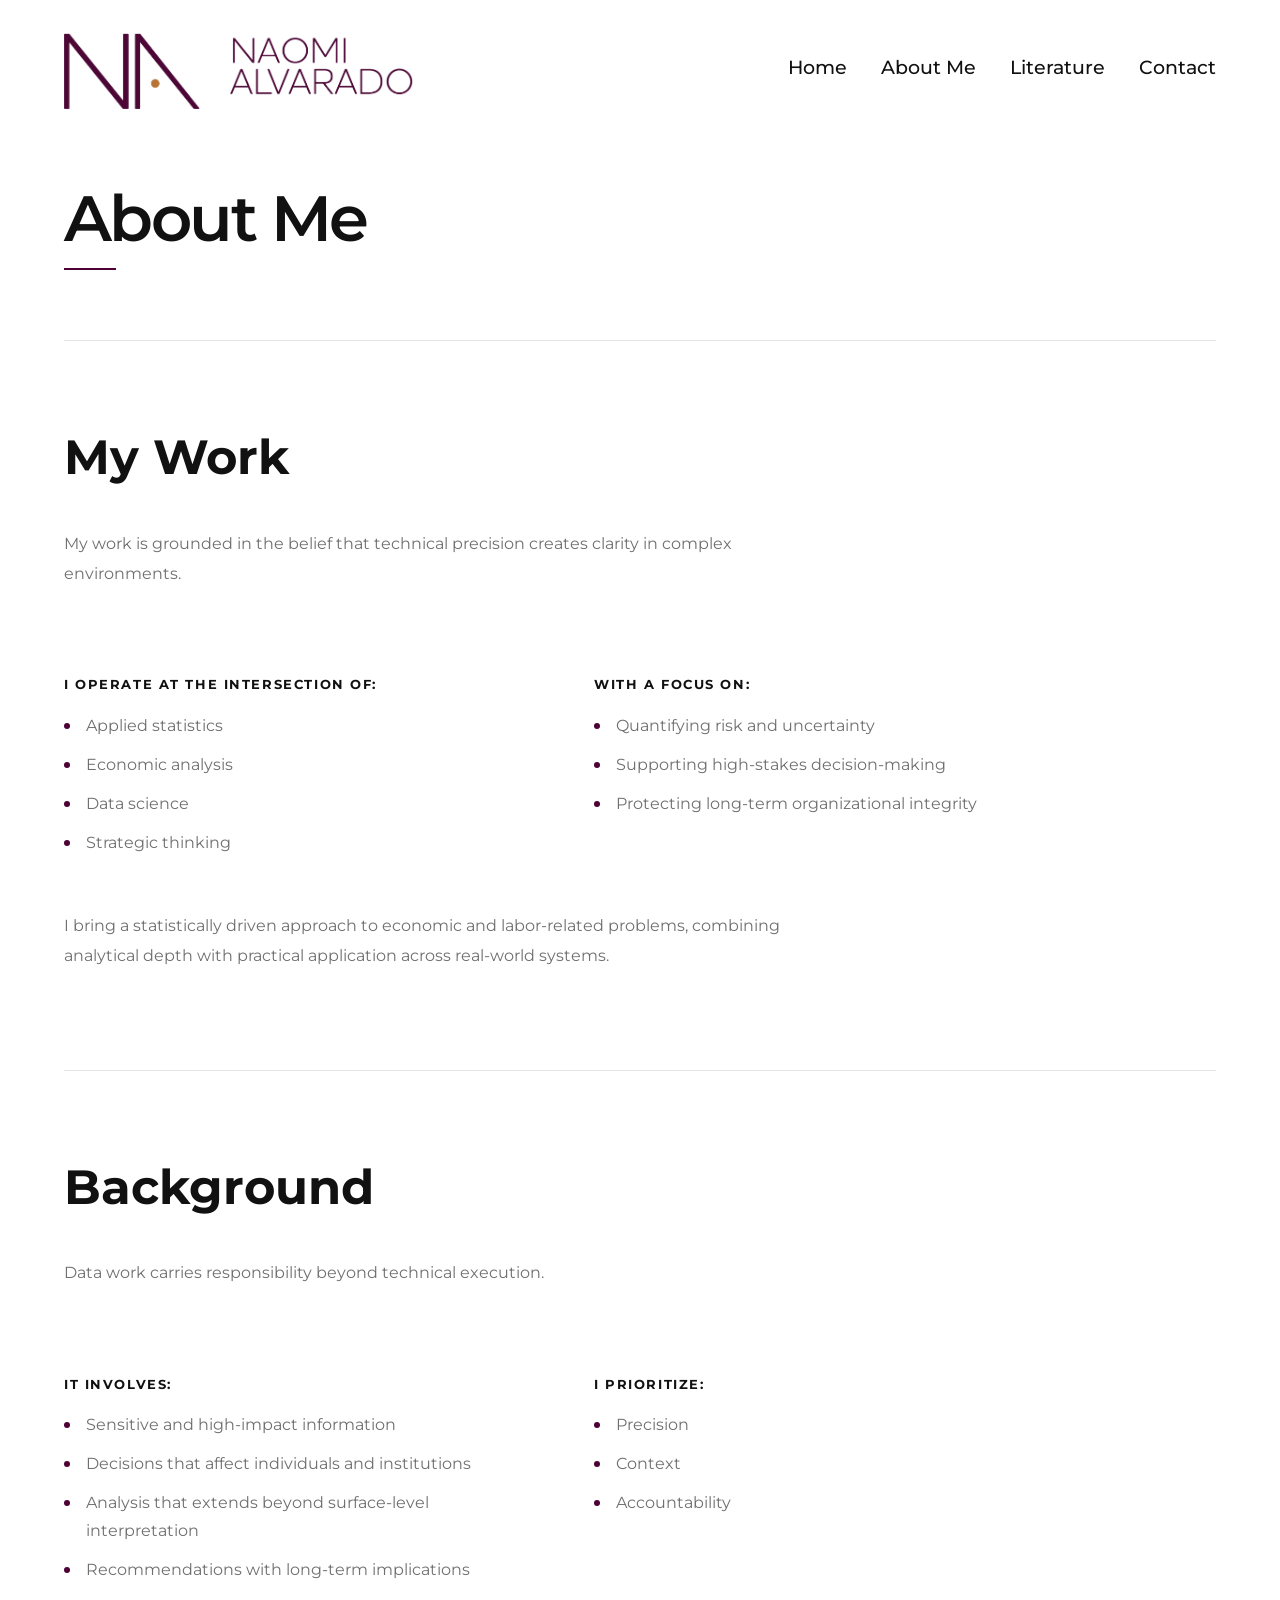
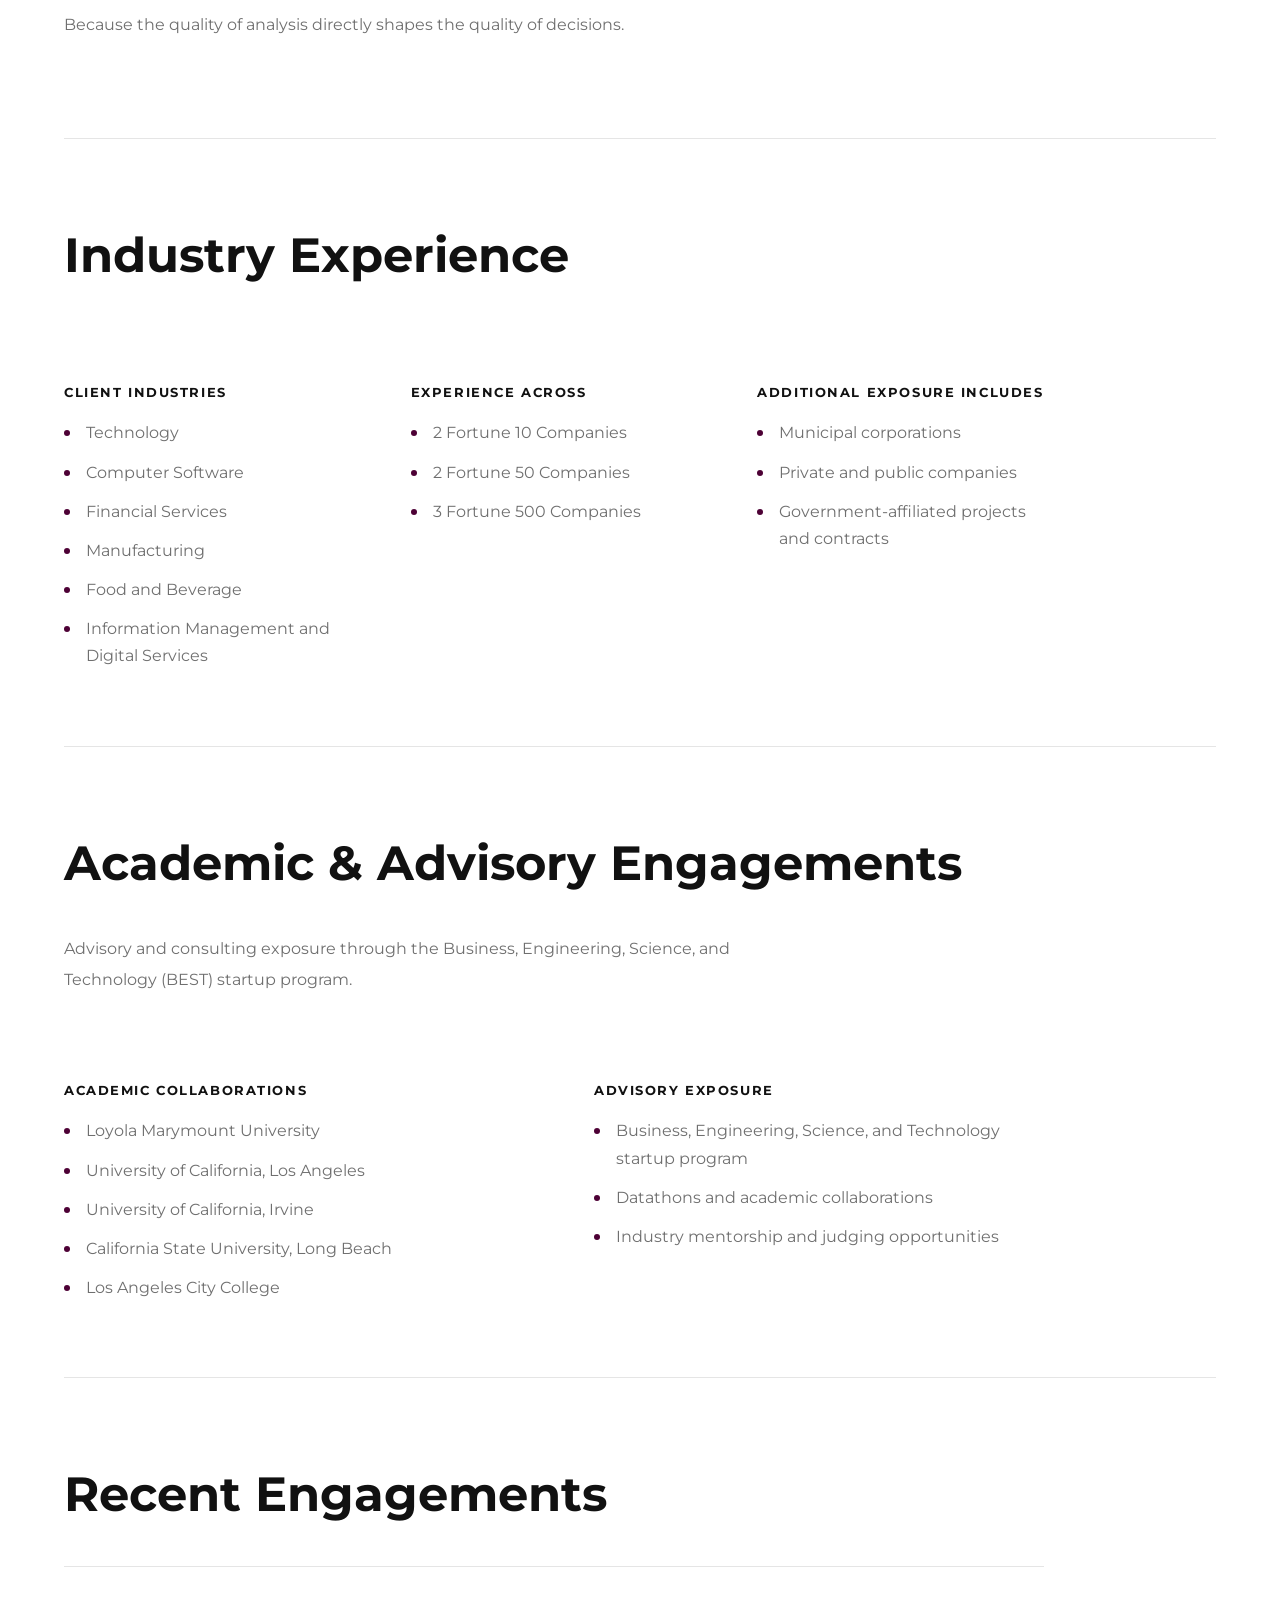
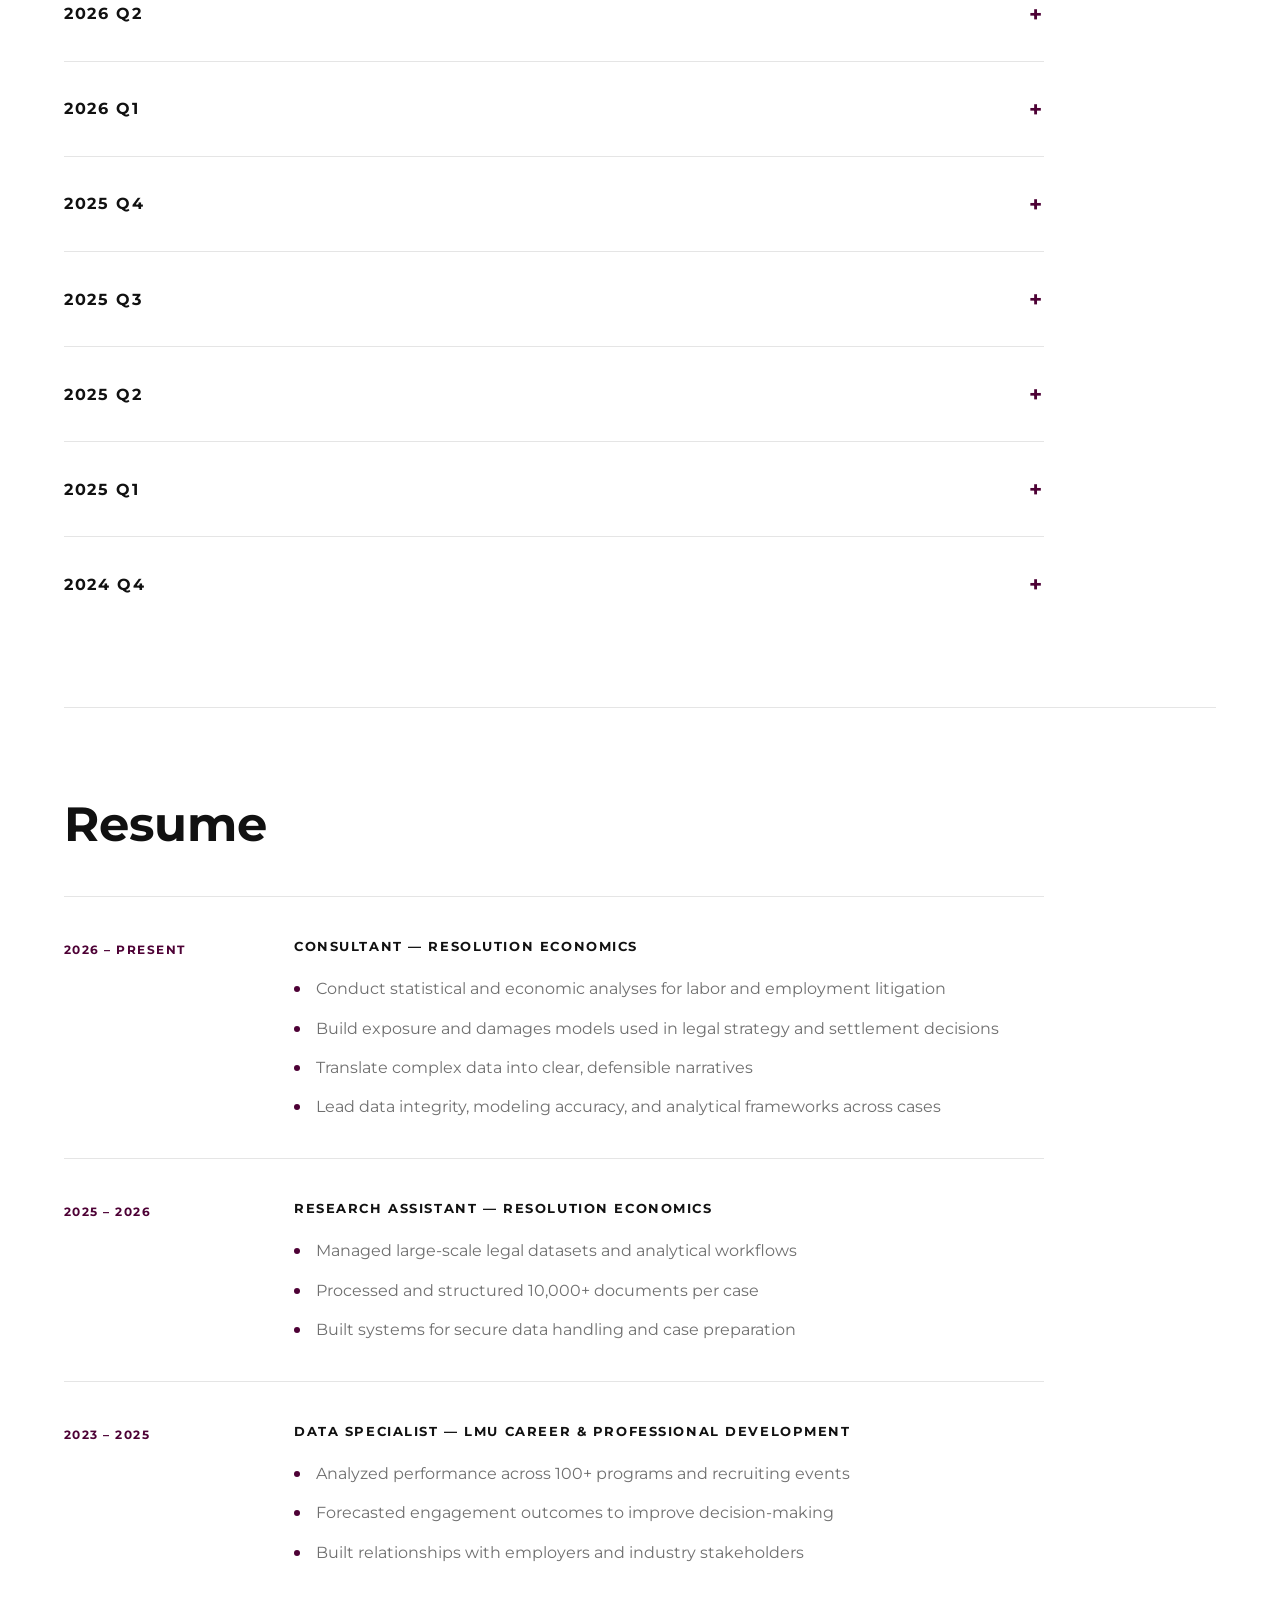
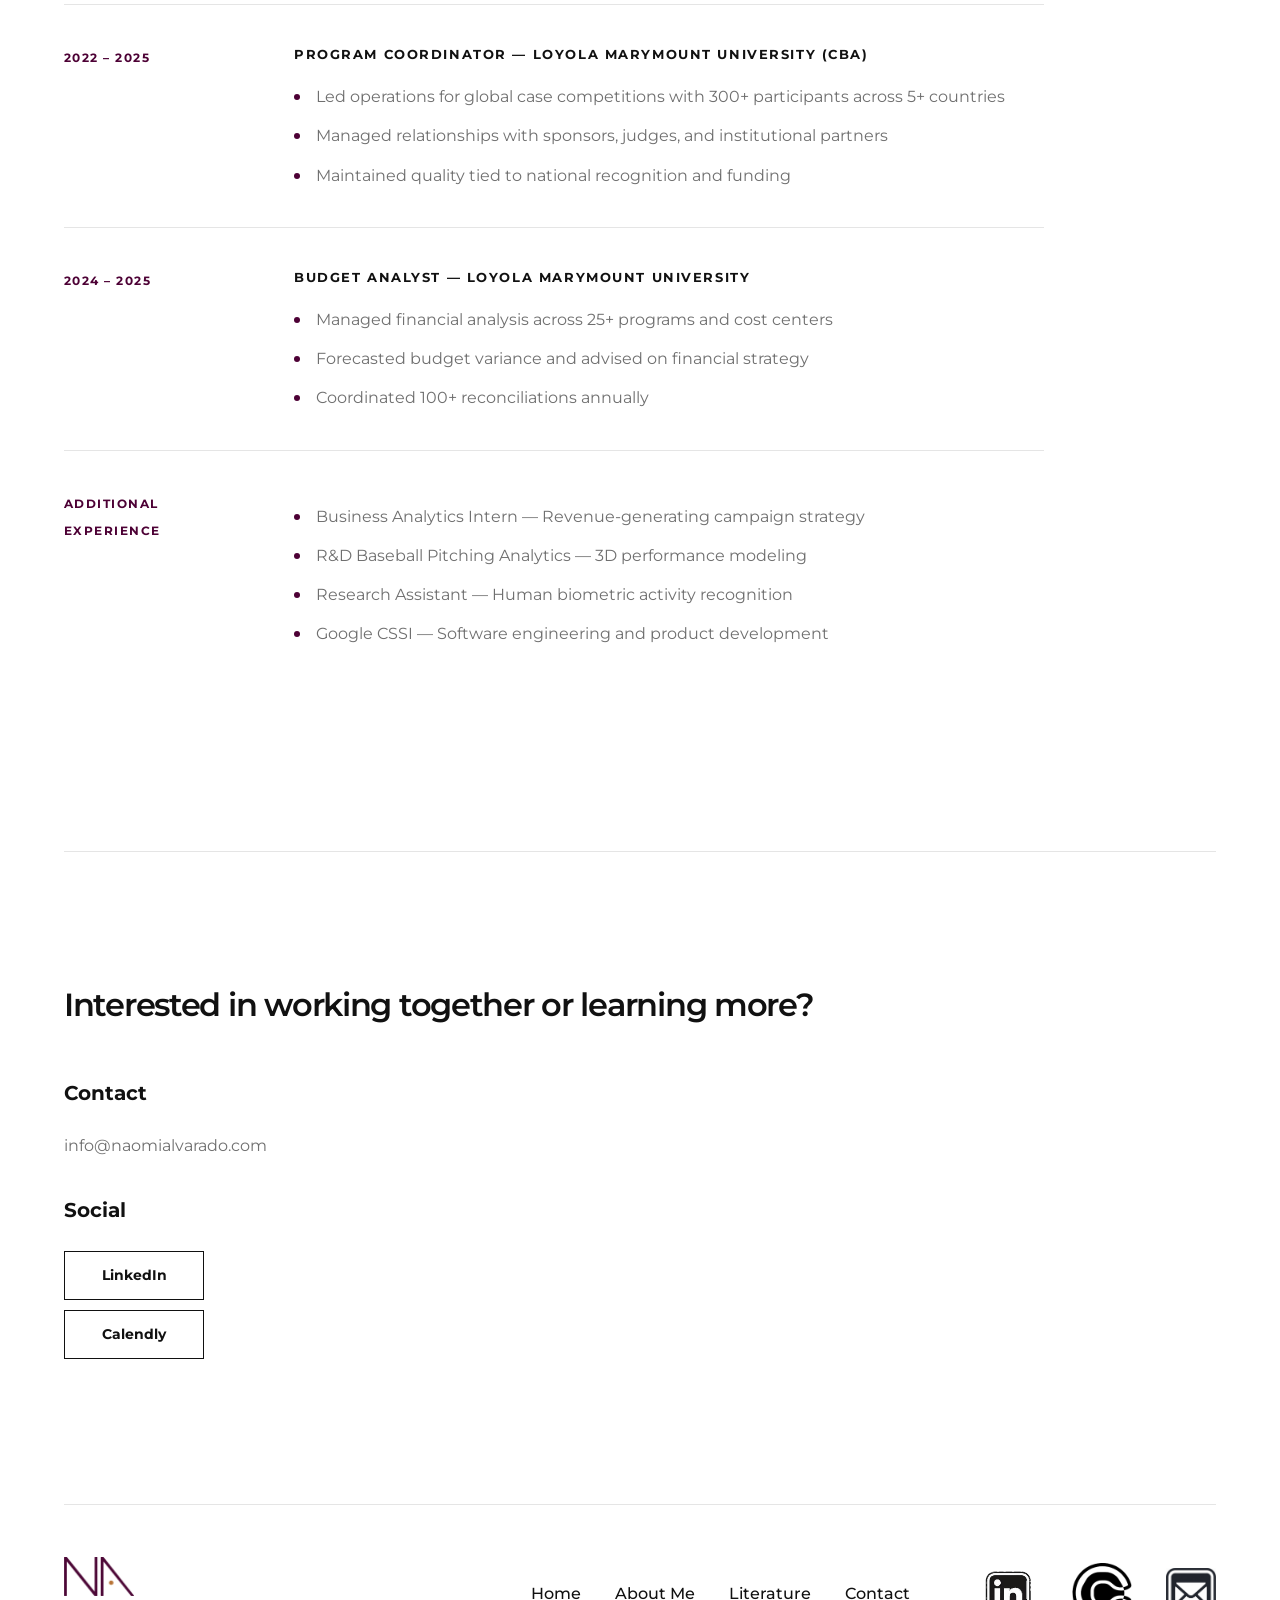
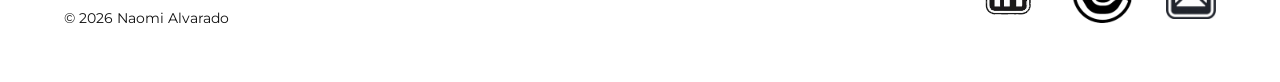
==== commit b5b37101: "fixed footer" ====
--- a/about.html
+++ b/about.html
@@ -403,43 +403,45 @@
         CONTACT STRIP
     ================================= -->
     <section class="contact-strip page-shell">
-        <h2>Interested in working together or learning more?</h2>
-      
-        <div class="contact-info">
-          <div>
-            <p class="label">Contact</p>
-            <p>info@naomialvarado.com</p>
-          </div>
-      
-          <div>
-            <p class="label">Social</p>
-            <a href="https://www.linkedin.com/in/alvaradonaomij">LinkedIn</a><br>
-            <a href="contact.html">Calendly</a>
-          </div>
-        </div>
-      </section>
-    </main>
-
-    <!-- FOOTER -->
-    <footer class="footer">
-      <div class="footer-brand">
-        <a href="index.html"><img src="images/Naomi-NA.png" alt="Naomi Alvarado Logo" width="140"></a>
-        <p>© 2026 Naomi Alvarado</p>
-      </div>
+      <h2>Interested in working together or learning more?</h2>
     
-      <div class="footer-spacer"></div>
+      <div class="contact-info">
+        <div>
+          <p class="label">Contact</p>
+          <p>info@naomialvarado.com</p>
+        </div>
     
-      <div class="footer-right">
-        <div class="footer-nav">
-          <a href="index.html">Home</a>
-          <a href="about.html">About Me</a>
-          <a href="literature.html">Literature</a>
-          <a href="contact.html">Contact</a>
-  
-          <a href="https://www.linkedin.com/in/alvaradonaomij" target="_blank" class="footer-social"><img src="images/linkedinlogo.png" alt="LinkedIn" width="70"></a>
-        </div>
-      </div>
-    </footer>
+        <div>
+          <p class="label">Social</p>
+          <a href="https://www.linkedin.com/in/alvaradonaomij">LinkedIn</a><br>
+          <a href="contact.html">Calendly</a>
+        </div>
+      </div>
+    </section><br><br>
+  </main>
+
+  <!-- FOOTER -->
+  <footer class="footer">
+    <div class="footer-brand">
+      <a href="index.html"><img src="images/Naomi-NA.png" alt="Naomi Alvarado Logo" width="140"></a>
+      <p>© 2026 Naomi Alvarado</p>
+    </div>
+  
+    <div class="footer-spacer"></div>
+  
+    <div class="footer-right">
+      <div class="footer-nav">
+        <a href="index.html">Home</a>
+        <a href="about.html">About Me</a>
+        <a href="literature.html">Literature</a>
+        <a href="contact.html">Contact</a><br><br>
+
+        <a href="https://www.linkedin.com/in/alvaradonaomij" target="_blank" class="footer-social"><img src="images/linkedinlogo.png" alt="LinkedIn"></a>
+        <a href="contact.html" class="footer-social"><img src="images/CALENDLY.webp" alt="LinkedIn"></a>
+        <img src="images/mail.jpg" alt="email" width="50"> <!-- THIS WLL BE LINKED TO EMAIL ONCE SET UP-->
+      </div>
+    </div>
+  </footer>
 
 <script src="script.js"></script>
 <script src="engagements/engagements.js"></script>
--- a/style.css
+++ b/style.css
@@ -1151,38 +1151,135 @@
 }
 
 /* ================================
-   POST DETAIL PAGE
-================================ */
-
-.post-detail {
+   RESEARCH POST PAGE
+================================ */
+
+.research-post {
+  max-width: 920px;
+}
+
+.research-header {
+  padding-bottom: 56px;
+  border-bottom: 1px solid var(--border);
+}
+
+.research-date {
+  color: var(--accent);
+  font-size: 0.78rem;
+  font-weight: 700;
+  letter-spacing: 0.14em;
+  text-transform: uppercase;
+  margin-bottom: 24px;
+}
+
+.research-header h1 {
+  font-family: var(--heading-font);
+  font-size: clamp(2.6rem, 6vw, 5rem);
+  font-weight: 600;
+  line-height: 1;
+  letter-spacing: -0.05em;
+  color: var(--black);
+  margin-bottom: 34px;
+}
+
+.research-meta {
+  color: var(--gray);
+  line-height: 1.8;
+  margin-bottom: 10px;
+}
+
+.research-meta strong {
+  color: var(--black);
+}
+
+.research-image {
+  margin: 56px 0;
+}
+
+.research-section {
+  padding: 56px 0;
+  border-bottom: 1px solid var(--border);
+}
+
+.research-section h2 {
+  font-family: var(--heading-font);
+  font-size: clamp(1.8rem, 3vw, 2.6rem);
+  font-weight: 600;
+  letter-spacing: -0.03em;
+  color: var(--black);
+  margin-bottom: 24px;
+}
+
+.research-section p {
+  color: var(--gray);
+  font-size: 1.05rem;
+  line-height: 2;
   max-width: 850px;
-  margin: 0 auto;
-}
-
-.post-hero-image {
-  width: 100%;
-  max-height: 520px;
-  object-fit: cover;
-  margin-bottom: 48px;
+}
+
+.research-details {
+  padding: 56px 0;
+  border-bottom: 1px solid var(--border);
+}
+
+.research-detail-row {
+  display: grid;
+  grid-template-columns: 180px 1fr;
+  gap: 50px;
+  padding: 28px 0;
+  border-top: 1px solid var(--border);
+}
+
+.research-detail-row:first-child {
+  border-top: none;
+}
+
+.research-detail-row h3 {
+  color: var(--accent);
+  font-size: 0.78rem;
+  font-weight: 700;
+  letter-spacing: 0.14em;
+  text-transform: uppercase;
+}
+
+.research-detail-row ul {
+  display: grid;
+  gap: 10px;
+}
+
+.research-detail-row li {
+  list-style: none;
+  color: var(--gray);
+  position: relative;
+  padding-left: 20px;
+}
+
+.research-detail-row li::before {
+  content: "";
+  position: absolute;
+  left: 0;
+  top: 11px;
+  width: 6px;
+  height: 6px;
+  background: var(--accent);
+  border-radius: 50%;
+}
+
+.research-tags {
+  display: flex;
+  flex-wrap: wrap;
+  gap: 10px;
+}
+
+.research-tags span {
   border: 1px solid var(--border);
-}
-
-.post-content {
-  margin-top: 40px;
-}
-
-.post-content p {
-  margin-bottom: 24px;
-  color: var(--gray);
-  line-height: 1.9;
-  font-size: 1rem;
-}
-
-.text-link {
-  display: inline-block;
-  margin-top: 40px;
-  color: var(--accent);
-  font-weight: 700;
+  padding: 8px 14px;
+  color: var(--black);
+  font-size: 0.75rem;
+  font-weight: 600;
+  letter-spacing: 0.08em;
+  text-transform: uppercase;
+  background: var(--white);
 }
 
 /* ================================
@@ -1247,9 +1344,14 @@
   margin-left: 12px;
   align-items: center;
 }
+.footer-social img:nth-last-child(2) {
+  width: 20px;
+  margin-left: 8px; 
+}
 
 .footer-social a {
   margin: 0;
+  margin-left: 12px;
 }
 
 .footer-social img {
@@ -1455,6 +1557,10 @@
     grid-template-columns: 1fr;
     gap: 16px;
   }
+    .research-detail-row {
+      grid-template-columns: 1fr;
+      gap: 18px;
+    }
 }
 
 @media (max-width: 600px) {
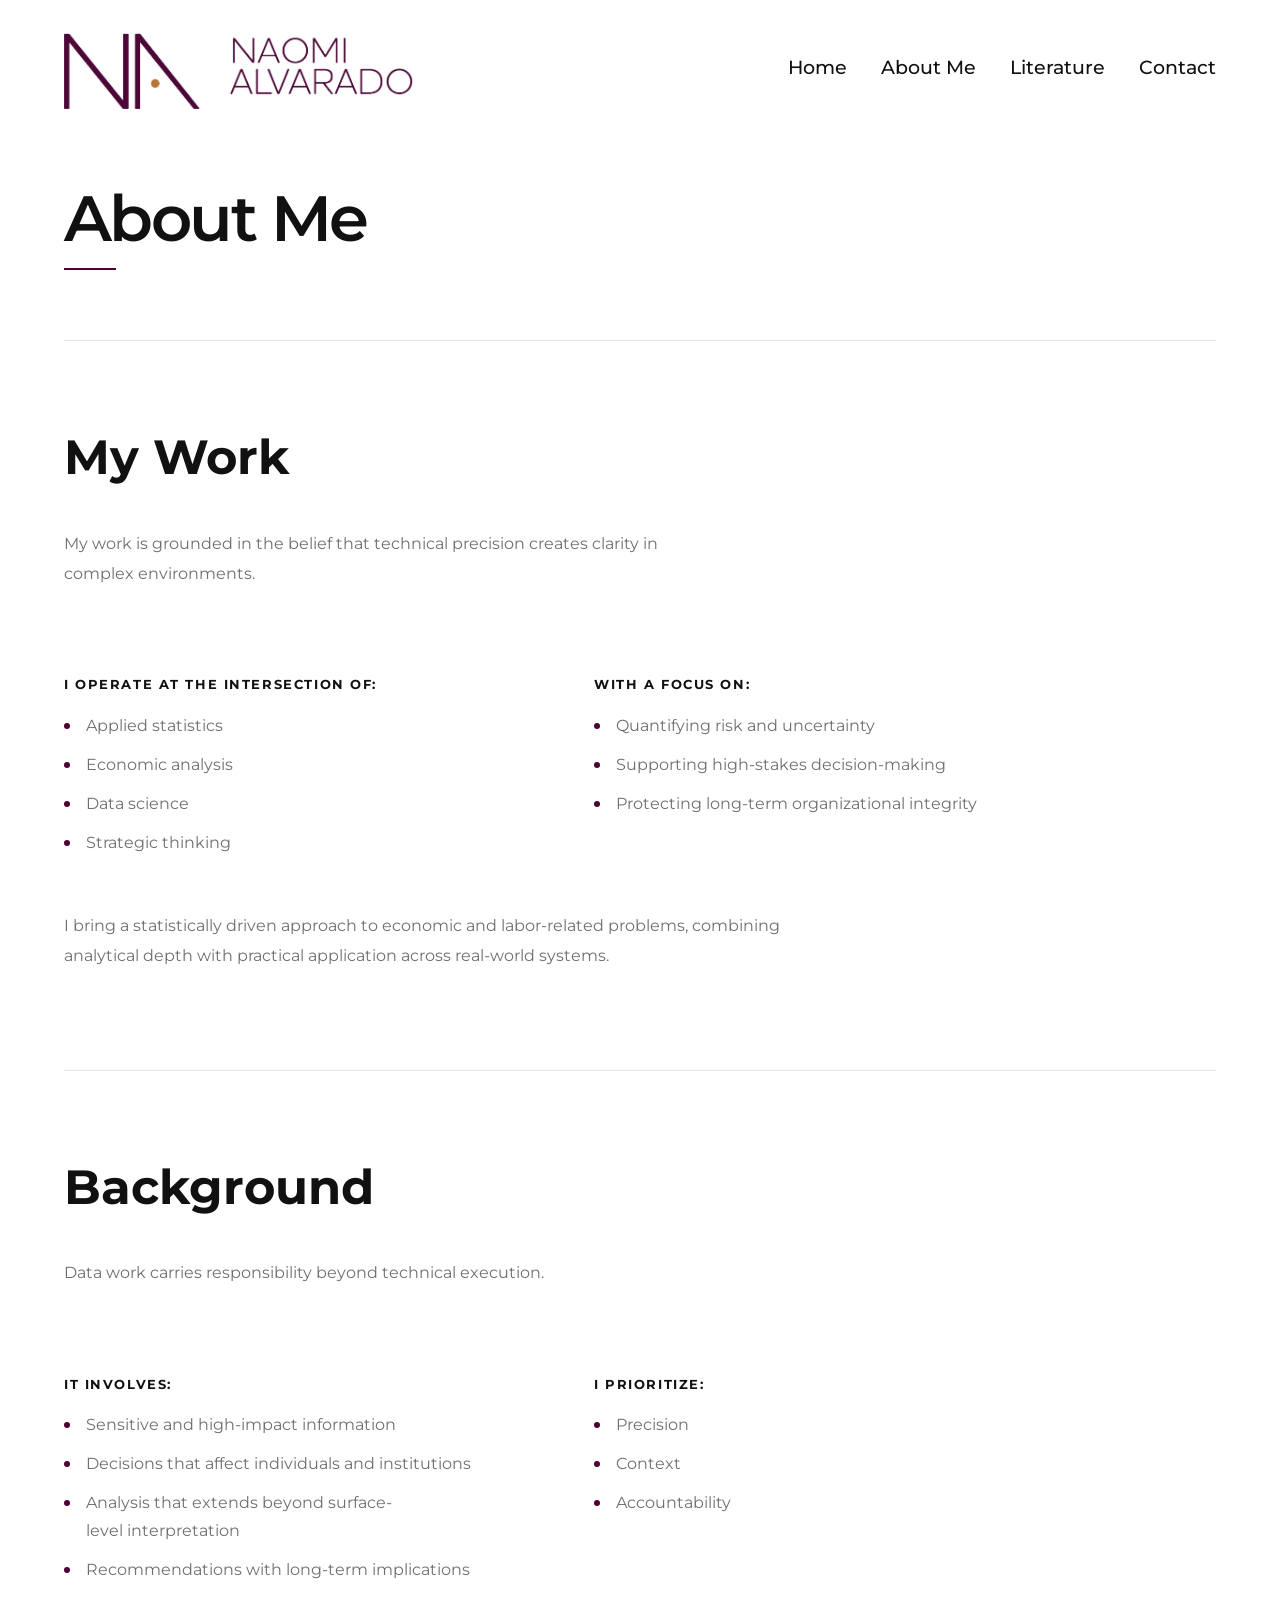
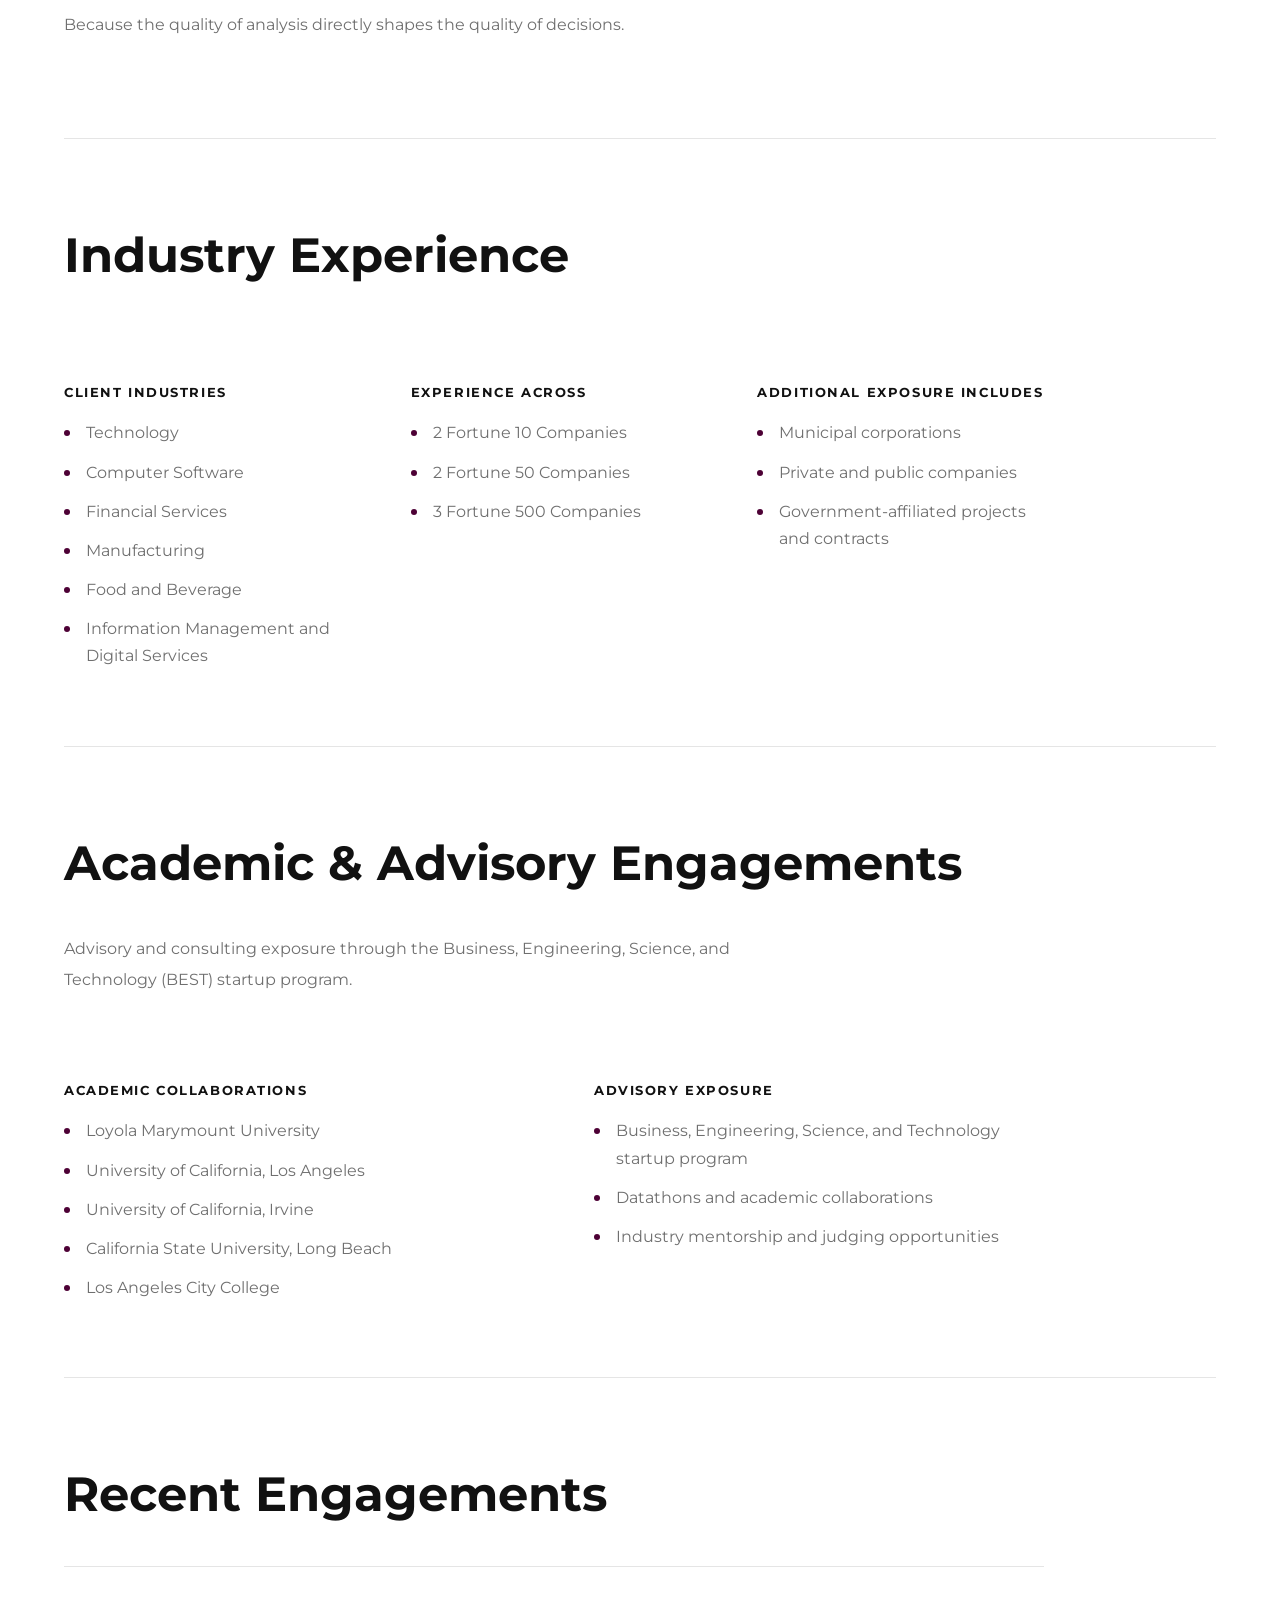
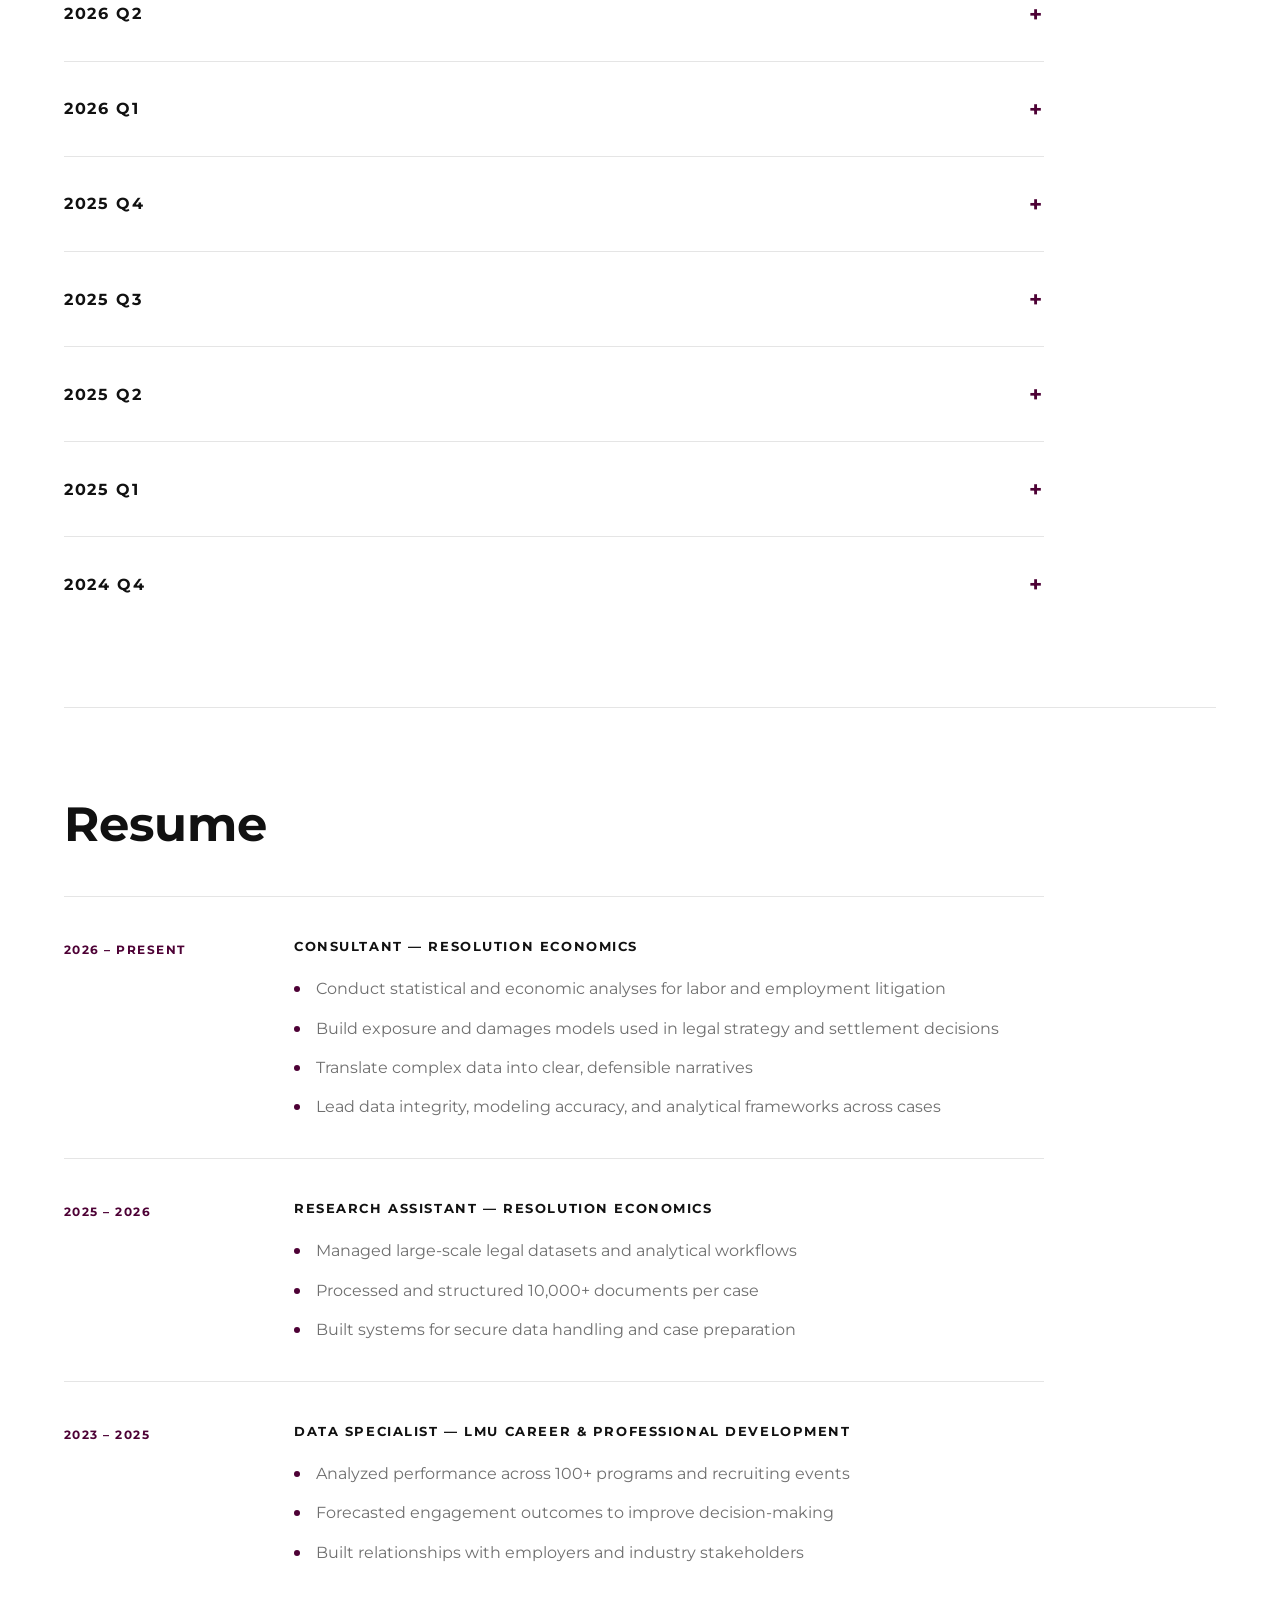
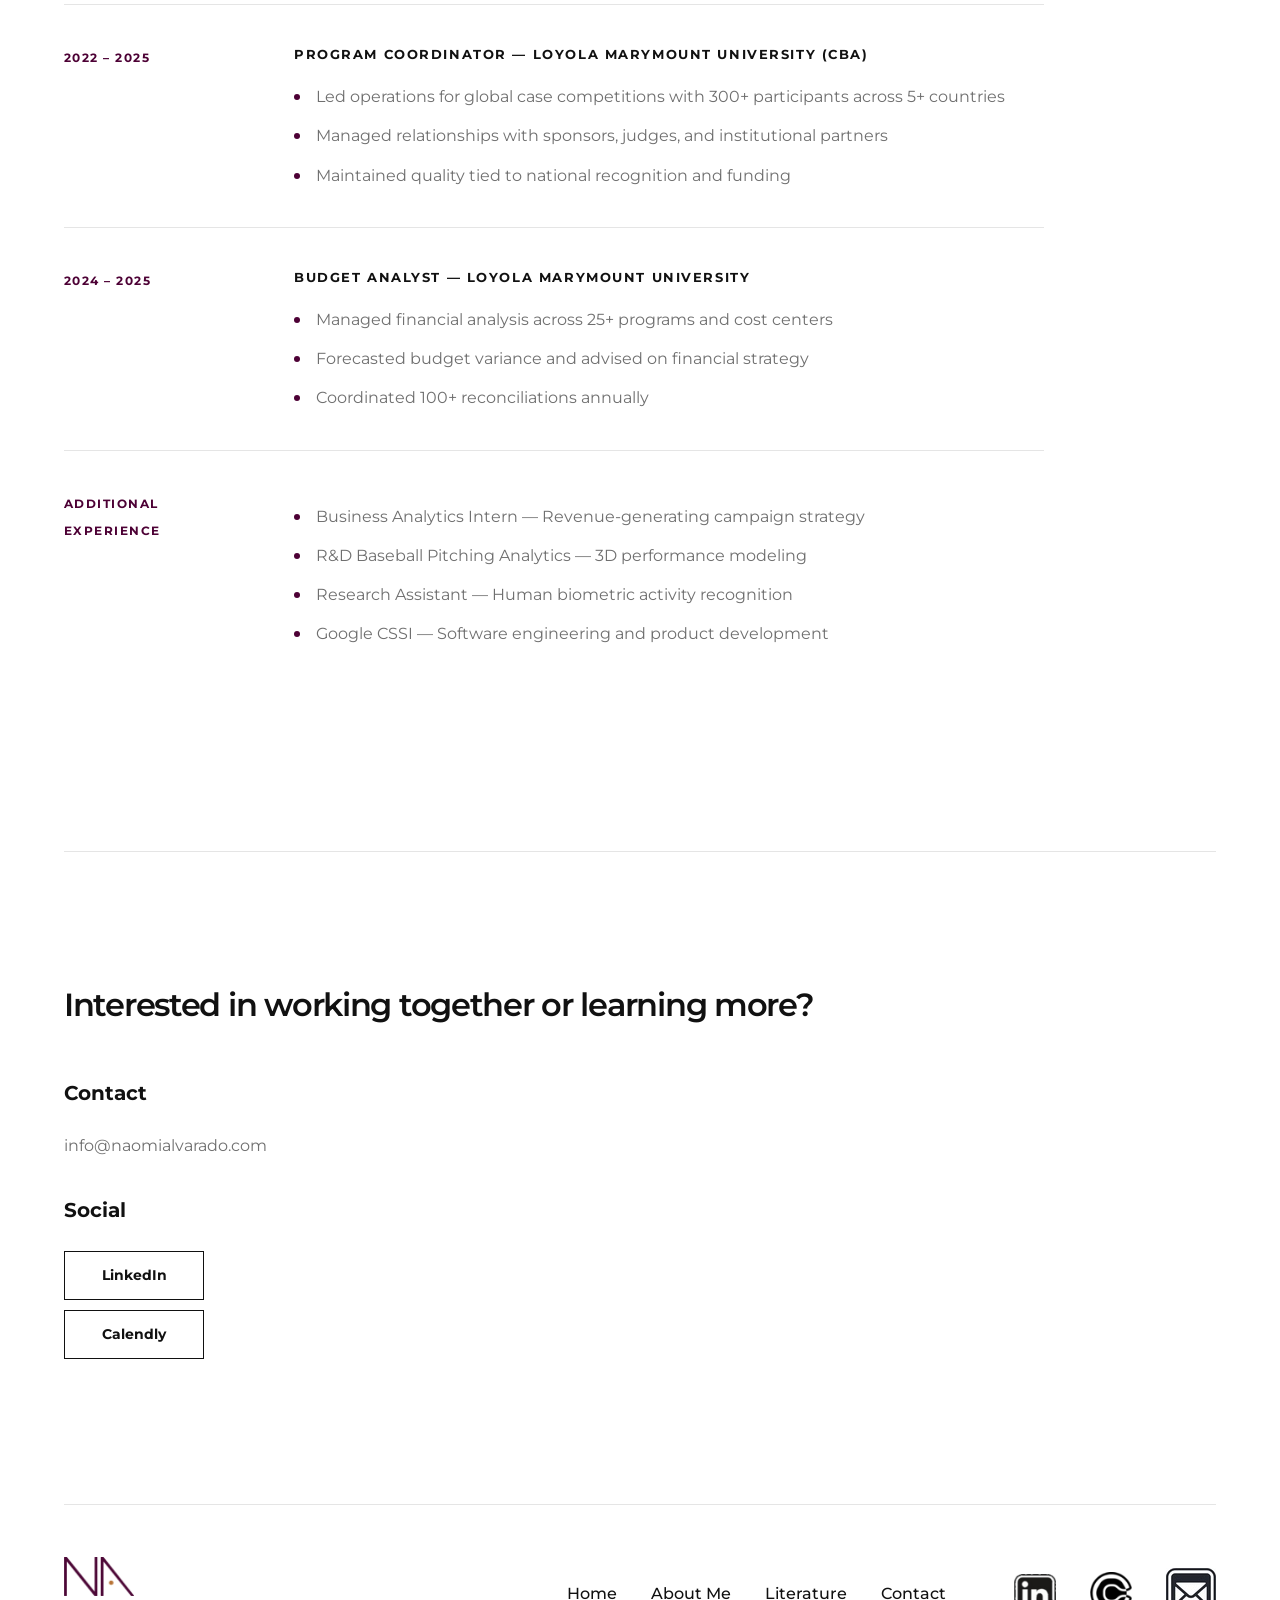
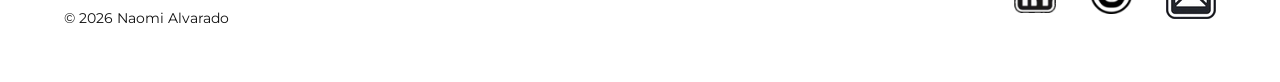
==== commit 93af283a: "responsive changes" ====
--- a/about.html
+++ b/about.html
@@ -437,7 +437,7 @@
         <a href="contact.html">Contact</a><br><br>
 
         <a href="https://www.linkedin.com/in/alvaradonaomij" target="_blank" class="footer-social"><img src="images/linkedinlogo.png" alt="LinkedIn"></a>
-        <a href="contact.html" class="footer-social"><img src="images/CALENDLY.webp" alt="LinkedIn"></a>
+        <a href="contact.html" class="footer-social"><img src="images/CALENDLY.png" alt="LinkedIn"></a>
         <img src="images/mail.jpg" alt="email" width="50"> <!-- THIS WLL BE LINKED TO EMAIL ONCE SET UP-->
       </div>
     </div>
--- a/style.css
+++ b/style.css
@@ -113,7 +113,7 @@
   line-height: 1;
 }
 
-.nav-link > a, .nav-dropdown {
+.nav-links > a, .nav-dropdown {
   display: flex;
   align-items: center;
 }
@@ -779,6 +779,10 @@
   transition: 0.28s ease;
 }
 
+.literature-item:last-child {
+  border-bottom: none;
+}
+
 .literature-item:hover {
   padding-left: 18px;
   background: var(--off-white);
@@ -1151,7 +1155,7 @@
 }
 
 /* ================================
-   RESEARCH POST PAGE
+   LITERATURE PAGE
 ================================ */
 
 .research-post {
@@ -1173,12 +1177,10 @@
 }
 
 .research-header h1 {
-  font-family: var(--heading-font);
   font-size: clamp(2.6rem, 6vw, 5rem);
   font-weight: 600;
   line-height: 1;
   letter-spacing: -0.05em;
-  color: var(--black);
   margin-bottom: 34px;
 }
 
@@ -1197,16 +1199,13 @@
 }
 
 .research-section {
-  padding: 56px 0;
-  border-bottom: 1px solid var(--border);
+  padding: 56px 0 0;
 }
 
 .research-section h2 {
-  font-family: var(--heading-font);
   font-size: clamp(1.8rem, 3vw, 2.6rem);
   font-weight: 600;
   letter-spacing: -0.03em;
-  color: var(--black);
   margin-bottom: 24px;
 }
 
@@ -1217,52 +1216,44 @@
   max-width: 850px;
 }
 
+/* only divider before abstract */
+.research-section + .research-section {
+  margin-top: 56px;
+  padding-top: 56px;
+  border-top: none;
+}
+
+/* tools/status simpler */
 .research-details {
-  padding: 56px 0;
-  border-bottom: 1px solid var(--border);
+  margin-top: 64px;
+  padding-top: 34px;
 }
 
 .research-detail-row {
-  display: grid;
-  grid-template-columns: 180px 1fr;
-  gap: 50px;
-  padding: 28px 0;
-  border-top: 1px solid var(--border);
-}
-
-.research-detail-row:first-child {
-  border-top: none;
+  margin-bottom: 34px;
 }
 
 .research-detail-row h3 {
-  color: var(--accent);
-  font-size: 0.78rem;
+  color: var(--black);
+  font-size: 0.85rem;
   font-weight: 700;
-  letter-spacing: 0.14em;
+  letter-spacing: 0.12em;
   text-transform: uppercase;
+  margin-bottom: 16px;
 }
 
 .research-detail-row ul {
-  display: grid;
+  display: flex;
+  flex-wrap: wrap;
   gap: 10px;
 }
 
-.research-detail-row li {
+.research-detail-row li,
+.research-tags span {
   list-style: none;
   color: var(--gray);
-  position: relative;
-  padding-left: 20px;
-}
-
-.research-detail-row li::before {
-  content: "";
-  position: absolute;
-  left: 0;
-  top: 11px;
-  width: 6px;
-  height: 6px;
-  background: var(--accent);
-  border-radius: 50%;
+  font-size: 0.95rem;
+  line-height: 1.6;
 }
 
 .research-tags {
@@ -1271,15 +1262,81 @@
   gap: 10px;
 }
 
-.research-tags span {
-  border: 1px solid var(--border);
-  padding: 8px 14px;
-  color: var(--black);
-  font-size: 0.75rem;
-  font-weight: 600;
+.research-tags span:not(:last-child)::after,
+.research-detail-row li:not(:last-child)::after {
+  content: "•";
+  margin-left: 10px;
+  color: var(--accent);
+}
+
+/* ================================
+   RESEARCH BACK BUTTON
+================================ */
+/* ================================
+   TEXT LINKS
+================================ */
+
+.text-link {
+  display: inline-flex;
+  align-items: center;
+  justify-content: center;
+  margin-top: 72px;
+  padding: 14px 26px;
+  background: var(--accent);
+  color: var(--white);
+  border: 1px solid var(--accent);
+  font-size: 0.78rem;
+  font-weight: 700;
   letter-spacing: 0.08em;
   text-transform: uppercase;
-  background: var(--white);
+  text-decoration: none;
+  transition: 0.28s ease;
+}
+
+.text-link:hover {
+  background: var(--black);
+  border-color: var(--black);
+
+  color: var(--white);
+
+  transform: translateY(-2px);
+
+  box-shadow: 0 10px 28px rgba(17, 17, 17, 0.12);
+}
+
+.research-post a.text-link {
+  display: inline-flex !important;
+  align-items: center;
+  justify-content: center;
+
+  margin-top: 72px !important;
+
+  padding: 14px 26px;
+
+  background: var(--accent);
+  color: var(--white);
+
+  border: 1px solid var(--accent);
+
+  font-size: 0.78rem;
+  font-weight: 700;
+  letter-spacing: 0.08em;
+  text-transform: uppercase;
+
+  text-decoration: none;
+
+  transition: 0.28s ease;
+}
+
+.research-post a.text-link:hover {
+  background: var(--black);
+  border-color: var(--black);
+
+  color: var(--white);
+
+  transform: translateY(-2px);
+
+  box-shadow: 0 10px 28px rgba(17, 17, 17, 0.12);
 }
 
 /* ================================
@@ -1342,21 +1399,23 @@
 .footer-social {
   display: flex;
   margin-left: 12px;
+  gap: 12px;
   align-items: center;
-}
-.footer-social img:nth-last-child(2) {
-  width: 20px;
-  margin-left: 8px; 
+  flex-shrink: 0;
 }
 
 .footer-social a {
-  margin: 0;
-  margin-left: 12px;
+  width: 42px; height: 42px;
+  flex: 0 0 42px;
+  display: flex;
+  align-items: center;
+  justify-content: center;
 }
 
 .footer-social img {
-  width: 60px;
-  height: auto;
+  width: 42px; height: 42px;
+  max-width: none;
+  object-fit: contain;
   display: block;
 }
 
@@ -1422,7 +1481,43 @@
    RESPONSIVE
 ================================ */
 
-@media (max-width: 1100px) {
+/* Prevent horizontal shifting */
+html,
+body {
+  overflow-x: hidden;
+}
+
+/* Cleaner wrapping for modern browsers */
+h1,
+h2,
+h3,
+p,
+li {
+  text-wrap: pretty;
+}
+
+/* Medium screens */
+@media (max-width: 1150px) {
+  .logo img {
+    width: 280px;
+  }
+
+  .nav-links {
+    gap: 24px;
+  }
+
+  .nav-links a {
+    font-size: 1rem;
+  }
+
+  .home-intro {
+    gap: 60px;
+  }
+
+  .expertise-grid {
+    gap: 40px;
+  }
+
   .linkedin-grid {
     grid-template-columns: repeat(2, minmax(0, 1fr));
   }
@@ -1434,80 +1529,117 @@
   }
 }
 
+/* Tablet */
 @media (max-width: 900px) {
+  .site-header {
+    padding-top: 26px;
+  }
+
   .nav {
     grid-template-columns: 1fr;
     justify-items: start;
+    gap: 24px;
   }
 
   .logo img {
     width: 250px;
-    max-width: 100%;
-    height: auto;
   }
 
   .nav-links {
+    justify-content: flex-start;
     flex-wrap: wrap;
-    justify-content: flex-start;
-    gap: 18px;
+    gap: 18px 24px;
   }
 
   .home-intro,
-  .background-row,
-  .literature-item,
   .contact-grid,
-  .contact-strip-grid {
+  .contact-strip-grid,
+  .literature-item {
     grid-template-columns: 1fr;
-    gap: 40px;
-  }
-
-  .hero-image-frame img {
-    aspect-ratio: 4 / 5;
-  }
-
-  .metrics {
-    grid-template-columns: repeat(2, 1fr);
-    gap: 28px 0;
-  }
-
-  .metric:nth-child(2) {
-    border-right: none;
-  }
-
-  .metric:nth-child(1),
-  .metric:nth-child(2) {
-    padding-bottom: 28px;
-    border-bottom: 1px solid var(--border);
-  }
-
-  .metric:nth-child(3),
-  .metric:nth-child(4) {
-    padding-top: 28px;
-  }
-
+    gap: 42px;
+  }
+
+  .home-title {
+    padding-top: 68px;
+  }
+
+  .inner-page {
+    padding-top: 60px;
+  }
+
+  .about-panel-inner {
+    padding: 62px 0;
+  }
+
+  .about-panel:hover .about-panel-inner {
+    transform: none;
+  }
+
+  .about-columns,
+  .about-columns.three-column,
+  .about-list.two-column,
+  .resume-role,
   .expertise-grid,
   .literature-card-grid {
     grid-template-columns: 1fr;
-    gap: 40px;
-  }
-
-  .about-columns,
-  .about-list.two-column,
-  .resume-role {
+    gap: 44px;
+  }
+
+  .metrics {
+    grid-template-columns: repeat(2, 1fr);
+    gap: 0;
+  }
+
+  .metric {
+    padding: 28px 20px;
+  }
+
+  .metric:nth-child(2) {
+    border-right: none;
+  }
+
+  .metric:nth-child(1),
+  .metric:nth-child(2) {
+    border-bottom: 1px solid var(--border);
+  }
+
+  .hero-image-frame img {
+    aspect-ratio: 4 / 5;
+  }
+
+  .contact-strip {
+    padding: 76px 0;
+  }
+
+  .research-header h1 {
+    font-size: clamp(2.4rem, 8vw, 4rem);
+  }
+
+  .literature-intro {
+    max-width: 100%;
+    margin: -20px 0 60px;
+  }
+
+  .literature-item {
     grid-template-columns: 1fr;
-  }
-
-  .about-panel:hover .about-panel-inner {
-    transform: none;
-  }
-
-  .about-columns,
-.about-columns.three-column {
-  grid-template-columns: 1fr;
-  gap: 44px;
-}
-}
-
+    gap: 18px;
+    padding: 34px 0;
+  }
+
+  .literature-item:hover {
+    padding-left: 0;
+  }
+
+  .literature-date {
+    margin-bottom: 4px;
+  }
+
+  .literature-item p {
+    max-width: 100%;
+  }
+}
+
+/* Small tablets / large phones */
 @media (max-width: 800px) {
   .linkedin-grid {
     grid-template-columns: 1fr;
@@ -1532,7 +1664,7 @@
 
   .footer {
     grid-template-columns: 1fr;
-    gap: 36px;
+    gap: 34px;
     text-align: left;
     padding: 44px 0;
   }
@@ -1543,34 +1675,71 @@
     align-items: flex-start;
   }
 
+  .footer-right {
+    flex-direction: column;
+    gap: 18px;
+  }
+
   .footer-nav {
     justify-content: flex-start;
     flex-wrap: wrap;
-    gap: 24px;
+    gap: 20px 24px;
   }
 
   .footer-social {
-    justify-content: flex-start;
-  }
-
-  .about-group {
+    margin-left: 0;
+    gap: 14px;
+  }
+
+  .footer-social a {
+    width: 42px; height: 42px;
+    flex-basis: 42px;
+  }
+
+  .footer-social img {
+    width: 42px;
+    height: 42px;
+  }
+
+  .research-detail-row {
     grid-template-columns: 1fr;
-    gap: 16px;
-  }
-    .research-detail-row {
-      grid-template-columns: 1fr;
-      gap: 18px;
-    }
-}
-
+    gap: 18px;
+  }
+}
+
+/* Phones */
 @media (max-width: 600px) {
+  :root {
+    --page-margin: 22px;
+  }
+
+  .logo img {
+    width: 220px;
+  }
+
+  .nav-links {
+    gap: 16px 20px;
+  }
+
+  .nav-links a {
+    font-size: 0.95rem;
+  }
+
   .home-title {
-    padding-top: 58px;
+    padding-top: 54px;
   }
 
   .home-title h1,
-  .page-title h1 {
-    font-size: 3rem;
+  .page-title h1,
+  .research-header h1 {
+    font-size: clamp(2.45rem, 12vw, 3.2rem);
+    line-height: 1.03;
+  }
+
+  .about-panel h2,
+  .contact-strip h2,
+  .empty-state h2 {
+    font-size: clamp(2rem, 10vw, 2.75rem);
   }
 
   .metrics {
@@ -1580,7 +1749,7 @@
   .metric {
     border-right: none;
     border-bottom: 1px solid var(--border);
-    padding: 24px 0;
+    padding: 26px 0;
   }
 
   .metric:last-child {
@@ -1588,19 +1757,41 @@
   }
 
   .engagement-content {
-    padding-left: 80px;
-  }
-
-  .engagement-content::after {
-    left: 36px;
+    padding-left: 56px;
+    margin-left: 10px;
+  }
+
+  .engagement-entry {
+    padding-left: 20px;
   }
 
   .engagement-entry::before {
-    left: -55px;
+    left: -42px;
   }
 
   .footer-nav {
     flex-direction: column;
     align-items: flex-start;
   }
-}
+
+  .literature-intro {
+    margin: -10px 0 50px;
+    padding-bottom: 40px;
+  }
+
+  .literature-intro p {
+    font-size: 1rem;
+  }
+
+  .literature-item h2 {
+    font-size: 1.15rem;
+  }
+
+  .empty-state {
+    padding: 70px 0 90px;
+  }
+
+  .empty-state h2 {
+    font-size: clamp(2rem, 10vw, 2.75rem);
+  }
+}
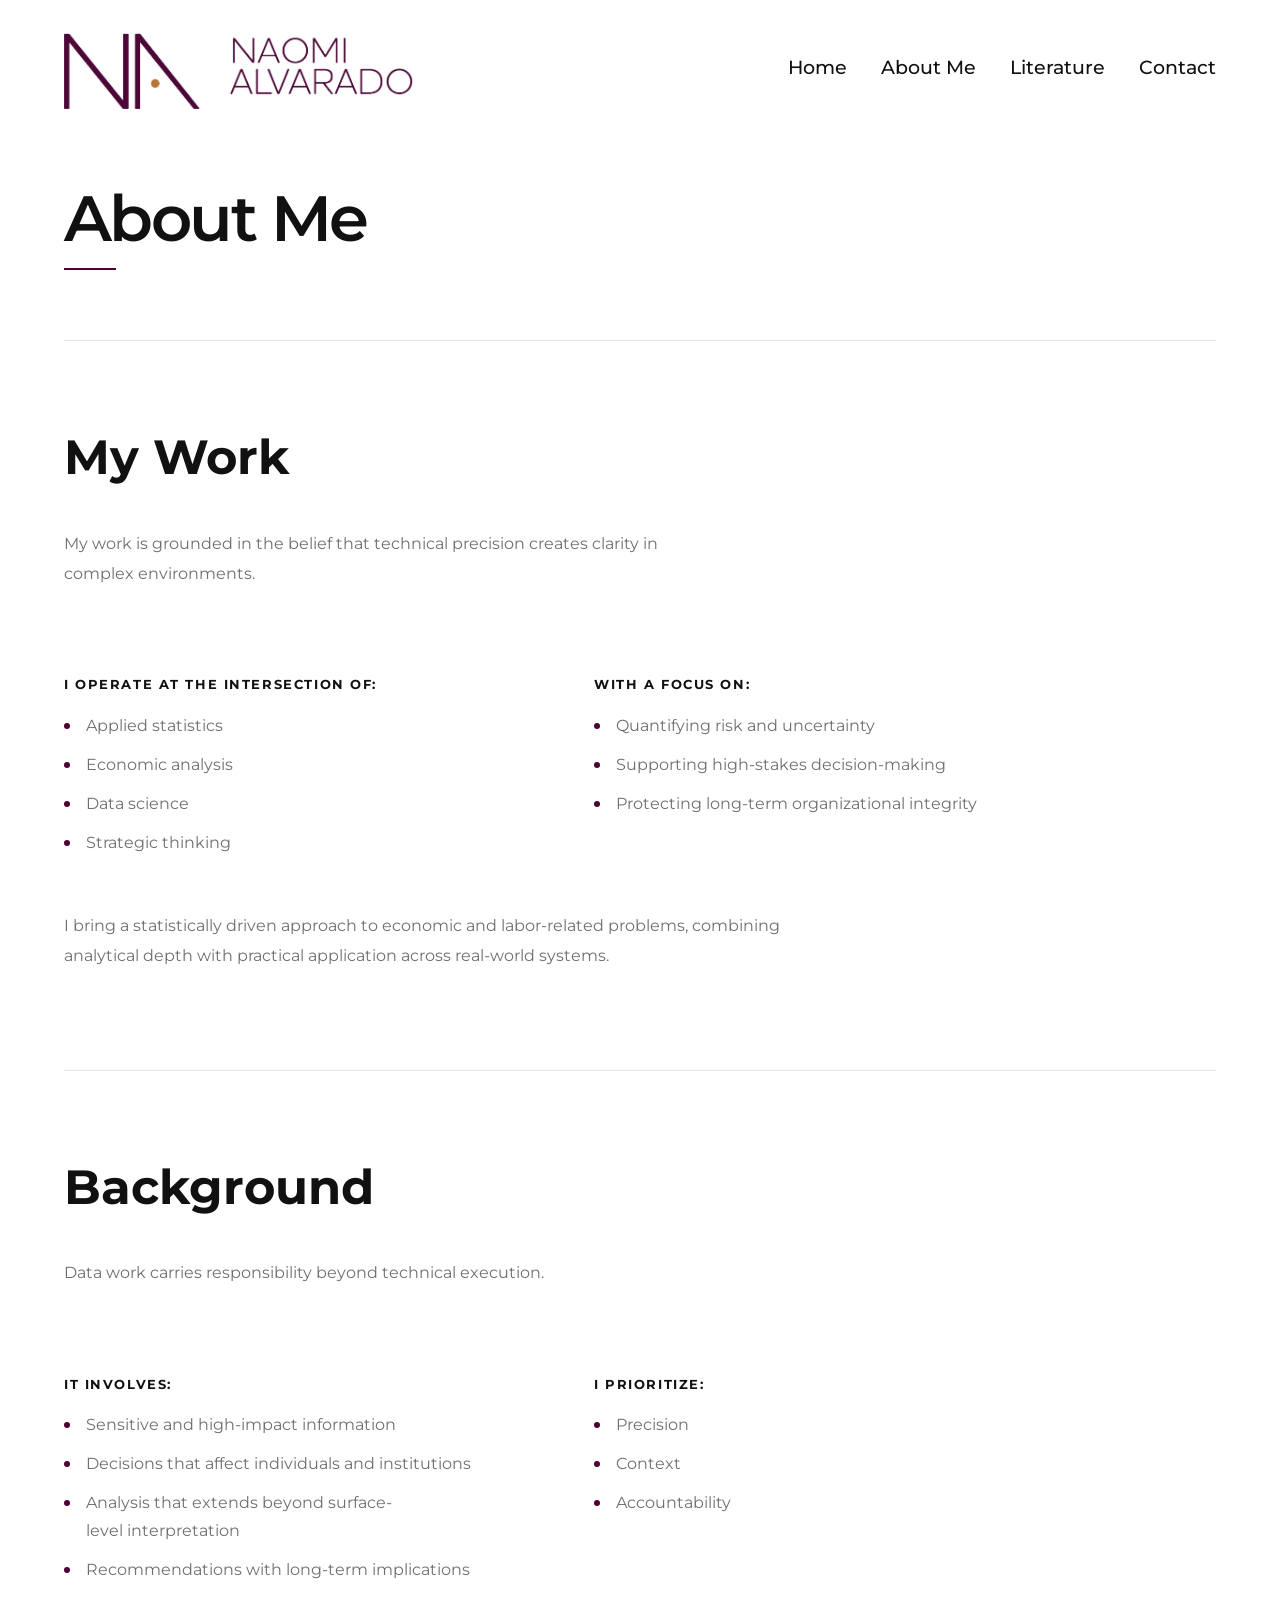
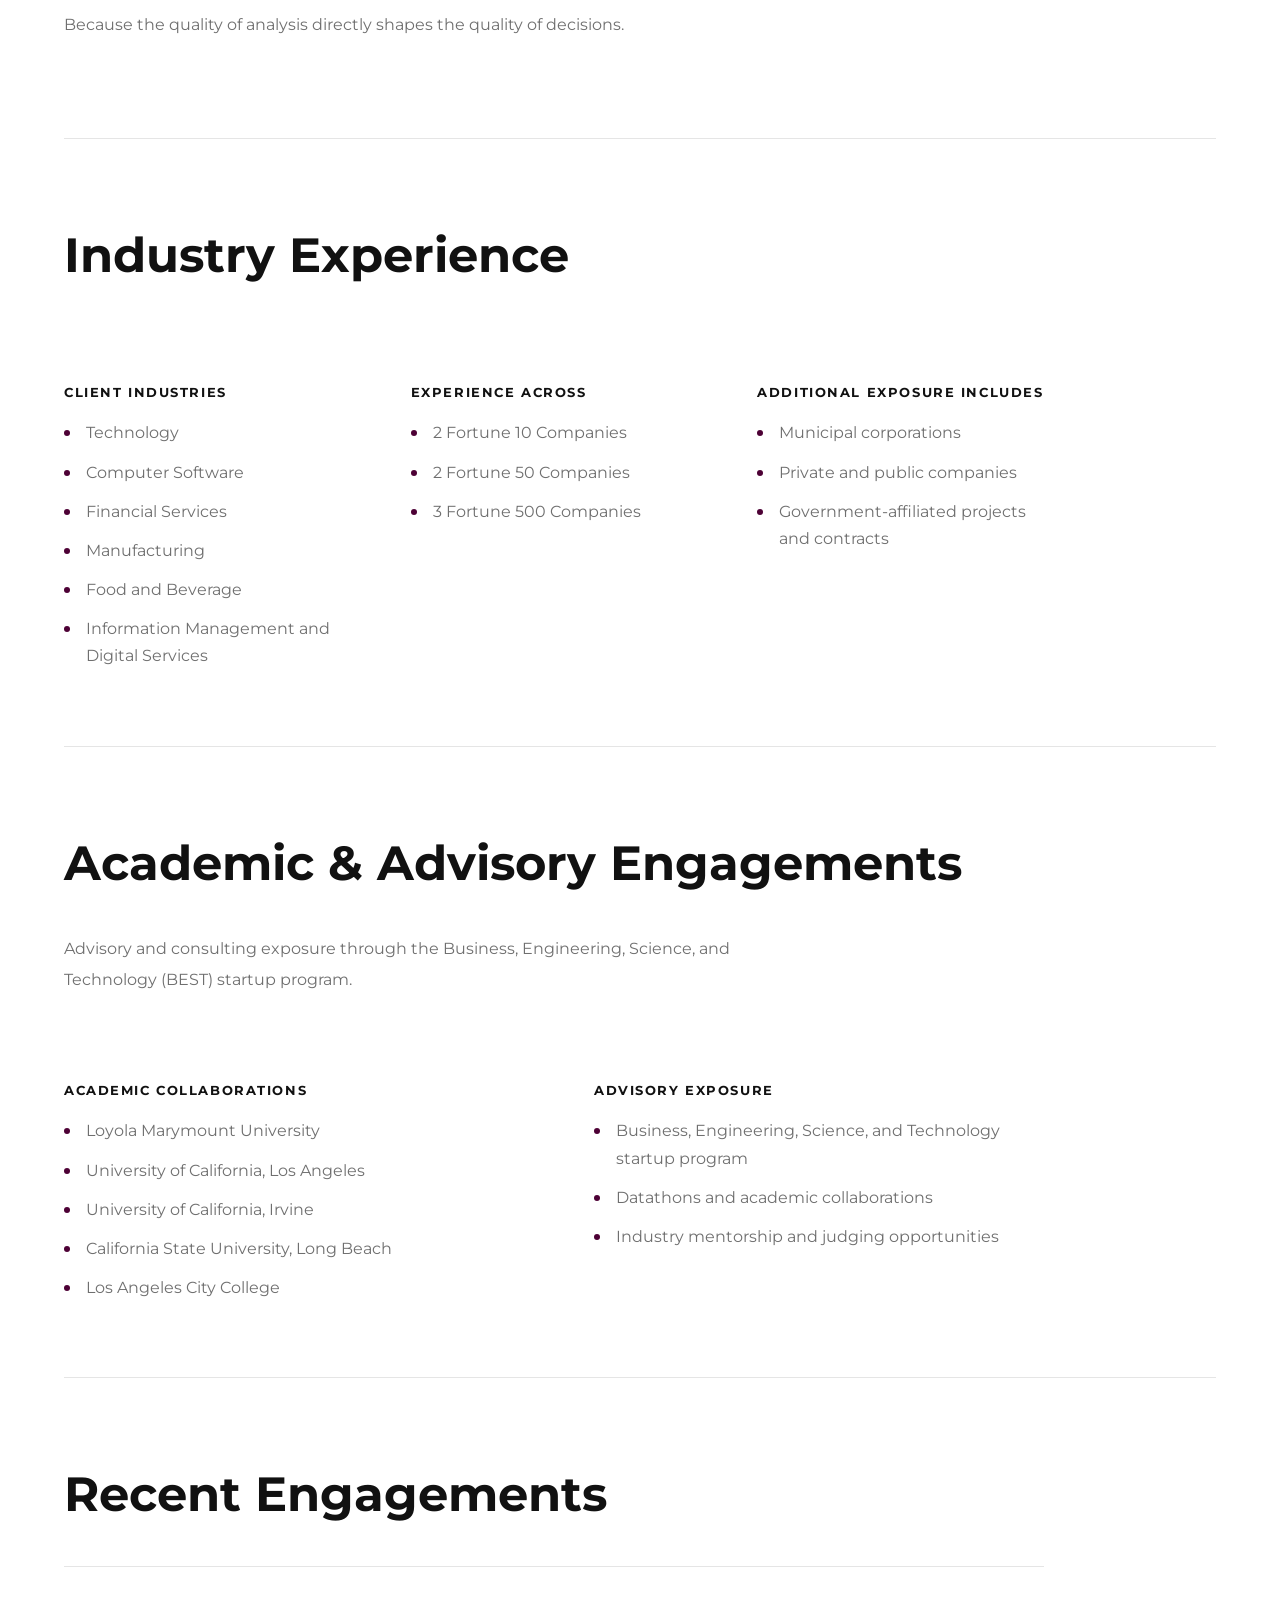
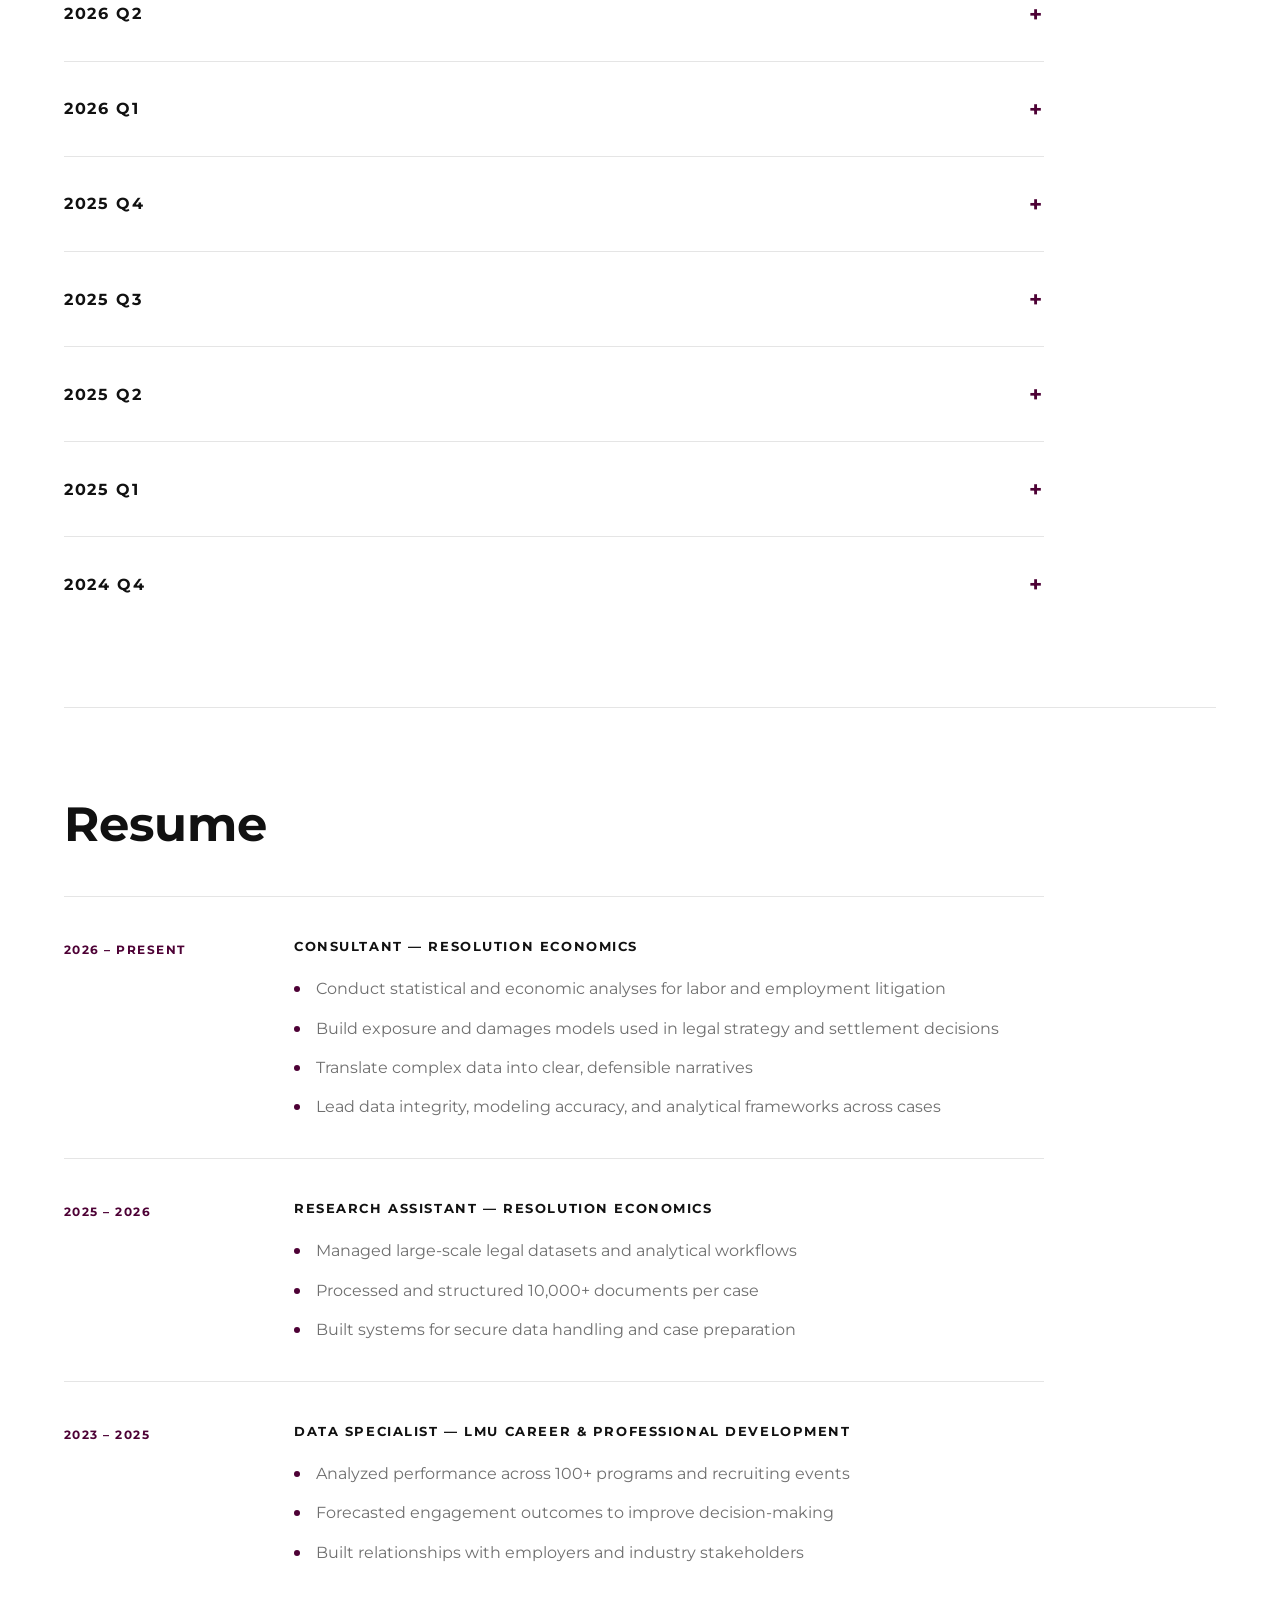
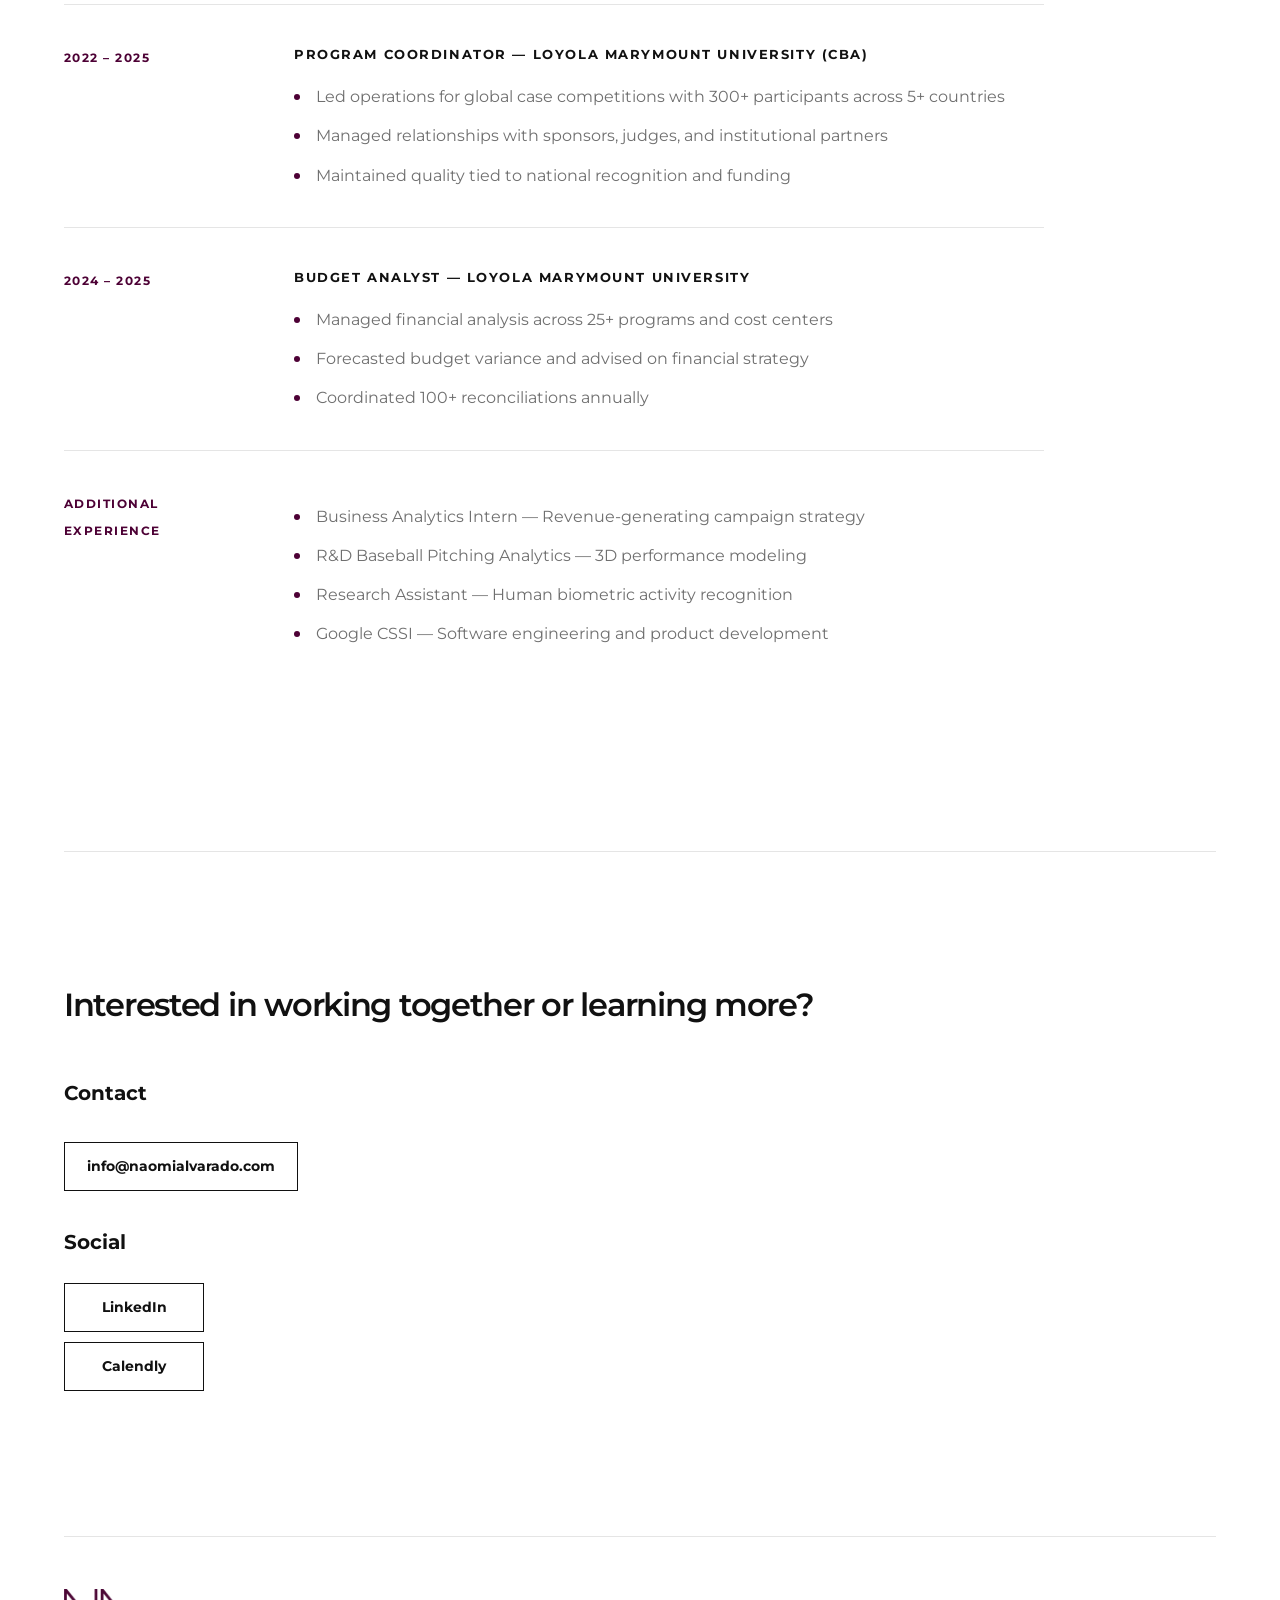
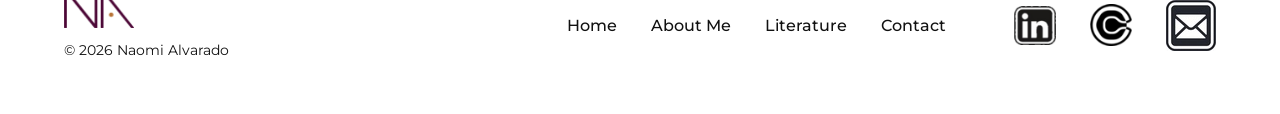
==== commit ba2e5749: "updated email" ====
--- a/about.html
+++ b/about.html
@@ -408,7 +408,7 @@
       <div class="contact-info">
         <div>
           <p class="label">Contact</p>
-          <p>info@naomialvarado.com</p>
+          <p><a href="mailto:info@naomialvarado.com">info@naomialvarado.com</a></p>
         </div>
     
         <div>
@@ -438,7 +438,7 @@
 
         <a href="https://www.linkedin.com/in/alvaradonaomij" target="_blank" class="footer-social"><img src="images/linkedinlogo.png" alt="LinkedIn"></a>
         <a href="contact.html" class="footer-social"><img src="images/CALENDLY.png" alt="LinkedIn"></a>
-        <img src="images/mail.jpg" alt="email" width="50"> <!-- THIS WLL BE LINKED TO EMAIL ONCE SET UP-->
+        <a href="mailto:info@naomialvarado.com"><img src="images/mail.jpg" alt="email" width="50"></a>
       </div>
     </div>
   </footer>
--- a/style.css
+++ b/style.css
@@ -462,6 +462,160 @@
 }
 
 /* ================================
+   TESTIMONIALS SECTION
+================================ */
+
+.testimonials-section {
+  padding: 90px 0;
+  border-top: 1px solid var(--border);
+}
+
+.testimonials-header {
+  max-width: 760px;
+  margin-bottom: 56px;
+}
+
+.testimonials-header h2 {
+  font-family: var(--heading-font);
+  font-size: clamp(2rem, 3.5vw, 3rem);
+  color: var(--black);
+  font-weight: 600;
+  letter-spacing: -0.03em;
+  margin-bottom: 18px;
+}
+
+.testimonials-header p {
+  color: var(--gray);
+  line-height: 1.8;
+  max-width: 620px;
+}
+
+/* ================================
+   TESTIMONIAL LIST
+================================ */
+
+.testimonials-list {
+  border-top: 1px solid var(--border);
+}
+
+.testimonial-item {
+  border-bottom: 1px solid var(--border);
+}
+
+.testimonials-list .testimonial-item:last-child {
+  border-bottom: none;
+}
+
+/* ================================
+   ACCORDION HEADER
+================================ */
+
+.testimonial-item summary {
+  list-style: none;
+  cursor: pointer;
+
+  padding: 32px 0;
+
+  display: flex;
+  justify-content: space-between;
+  align-items: flex-start;
+  gap: 30px;
+
+  color: var(--black);
+
+  transition: 0.28s ease;
+}
+
+.testimonial-item summary::-webkit-details-marker {
+  display: none;
+}
+
+.testimonial-item summary:hover {
+  padding-left: 12px;
+}
+
+.testimonial-summary-text {
+  display: flex;
+  flex-direction: column;
+  gap: 12px;
+}
+
+.testimonial-summary-text strong {
+  color: var(--black);
+
+  font-size: 0.9rem;
+  font-weight: 700;
+  letter-spacing: 0.1em;
+  text-transform: uppercase;
+}
+
+.testimonial-summary-text em {
+  color: var(--black);
+
+  font-family: var(--heading-font);
+  font-size: clamp(1.05rem, 2vw, 1.35rem);
+  font-style: normal;
+  font-weight: 500;
+
+  line-height: 1.5;
+  letter-spacing: -0.02em;
+
+  text-decoration: underline;
+  text-decoration-thickness: 1px;
+  text-underline-offset: 6px;
+
+  max-width: 850px;
+}
+
+.testimonial-item summary:hover .testimonial-summary-text strong,
+.testimonial-item summary:hover .testimonial-summary-text em {
+  color: var(--accent);
+}
+
+.testimonial-toggle {
+  color: var(--accent);
+  font-size: 1.4rem;
+  line-height: 1;
+  transition: 0.28s ease;
+}
+
+.testimonial-item[open] .testimonial-toggle {
+  transform: rotate(45deg);
+}
+
+/* ================================
+   DROPDOWN CONTENT
+================================ */
+
+.testimonial-content {
+  padding: 10px 0 48px 80px;
+  border-left: 1px solid var(--border);
+  margin-left: 20px;
+}
+
+.testimonial-role {
+  color: var(--accent);
+
+  font-size: 0.78rem;
+  font-weight: 700;
+  letter-spacing: 0.12em;
+  text-transform: uppercase;
+
+  margin-bottom: 22px;
+}
+
+.testimonial-content blockquote {
+  color: var(--gray);
+
+  font-size: 1rem;
+  line-height: 2;
+
+  max-width: 850px;
+
+  margin: 0;
+}
+
+/* ================================
    LINKEDIN SECTION
 ================================ */
 
@@ -1041,6 +1195,17 @@
 .contact-detail {
   margin-bottom: 18px;
   font-size: 1.08rem;
+}
+
+.contact-detail a {
+  border: 1px solid var(--gray);
+  padding: 15px;
+}
+
+.contact-detail a:hover {
+  background-color: var(--gray);
+  color: white;
+  transition: 0.3s ease
 }
 
 .contact-detail strong {
@@ -1641,6 +1806,10 @@
 
 /* Small tablets / large phones */
 @media (max-width: 800px) {
+  .testimonial-content {
+    padding-left: 40px;
+  }
+
   .linkedin-grid {
     grid-template-columns: 1fr;
   }
@@ -1707,6 +1876,17 @@
   }
 }
 
+@media (max-width: 700px) {
+  .testimonial-content {
+    padding-left: 28px;
+    margin-left: 10px;
+  }
+
+  .testimonial-item summary {
+    gap: 20px;
+  }
+}
+
 /* Phones */
 @media (max-width: 600px) {
   :root {
@@ -1794,4 +1974,21 @@
   .empty-state h2 {
     font-size: clamp(2rem, 10vw, 2.75rem);
   }
+
+  .testimonials-section {
+    padding: 70px 0;
+  }
+
+  .testimonial-item summary {
+    align-items: flex-start;
+  }
+
+  .testimonial-content {
+    padding-left: 26px;
+    margin-left: 10px;
+  }
+
+  .testimonial-highlight {
+    font-size: 1.1rem;
+  }
 }
